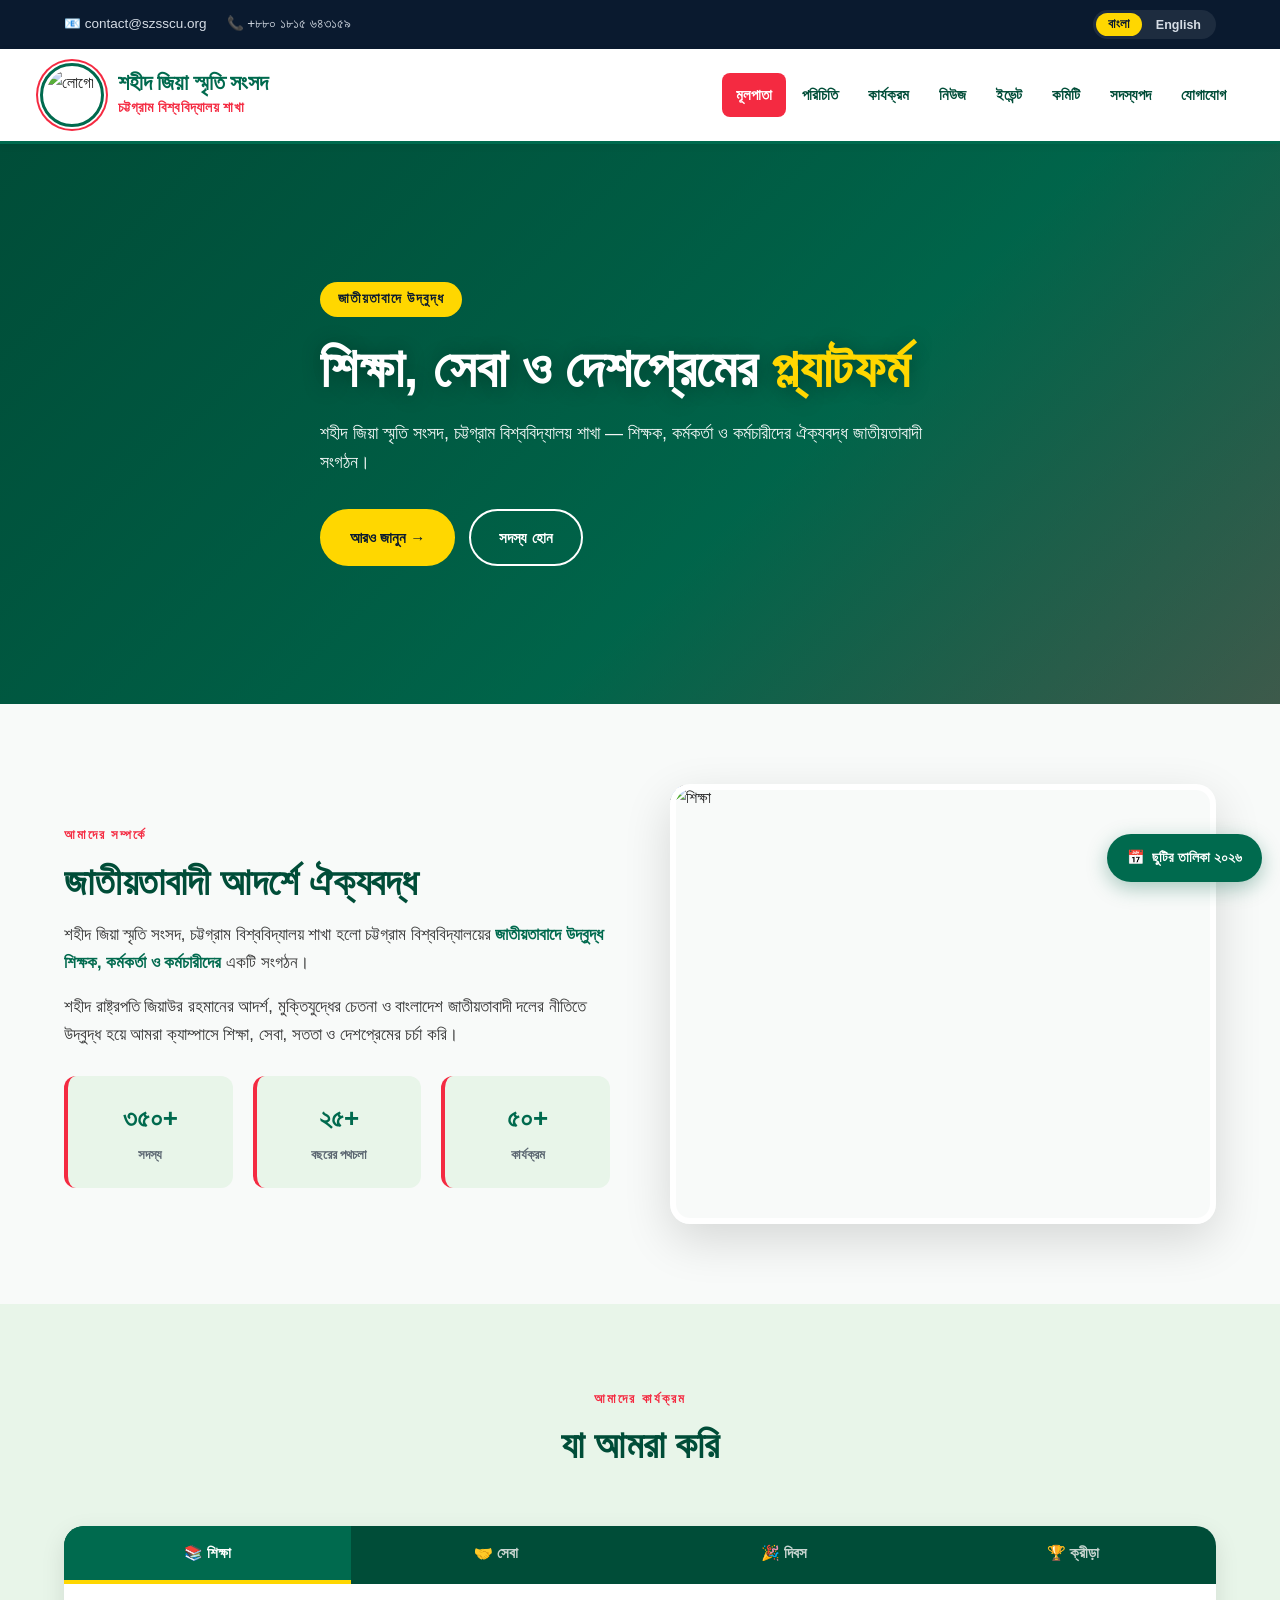
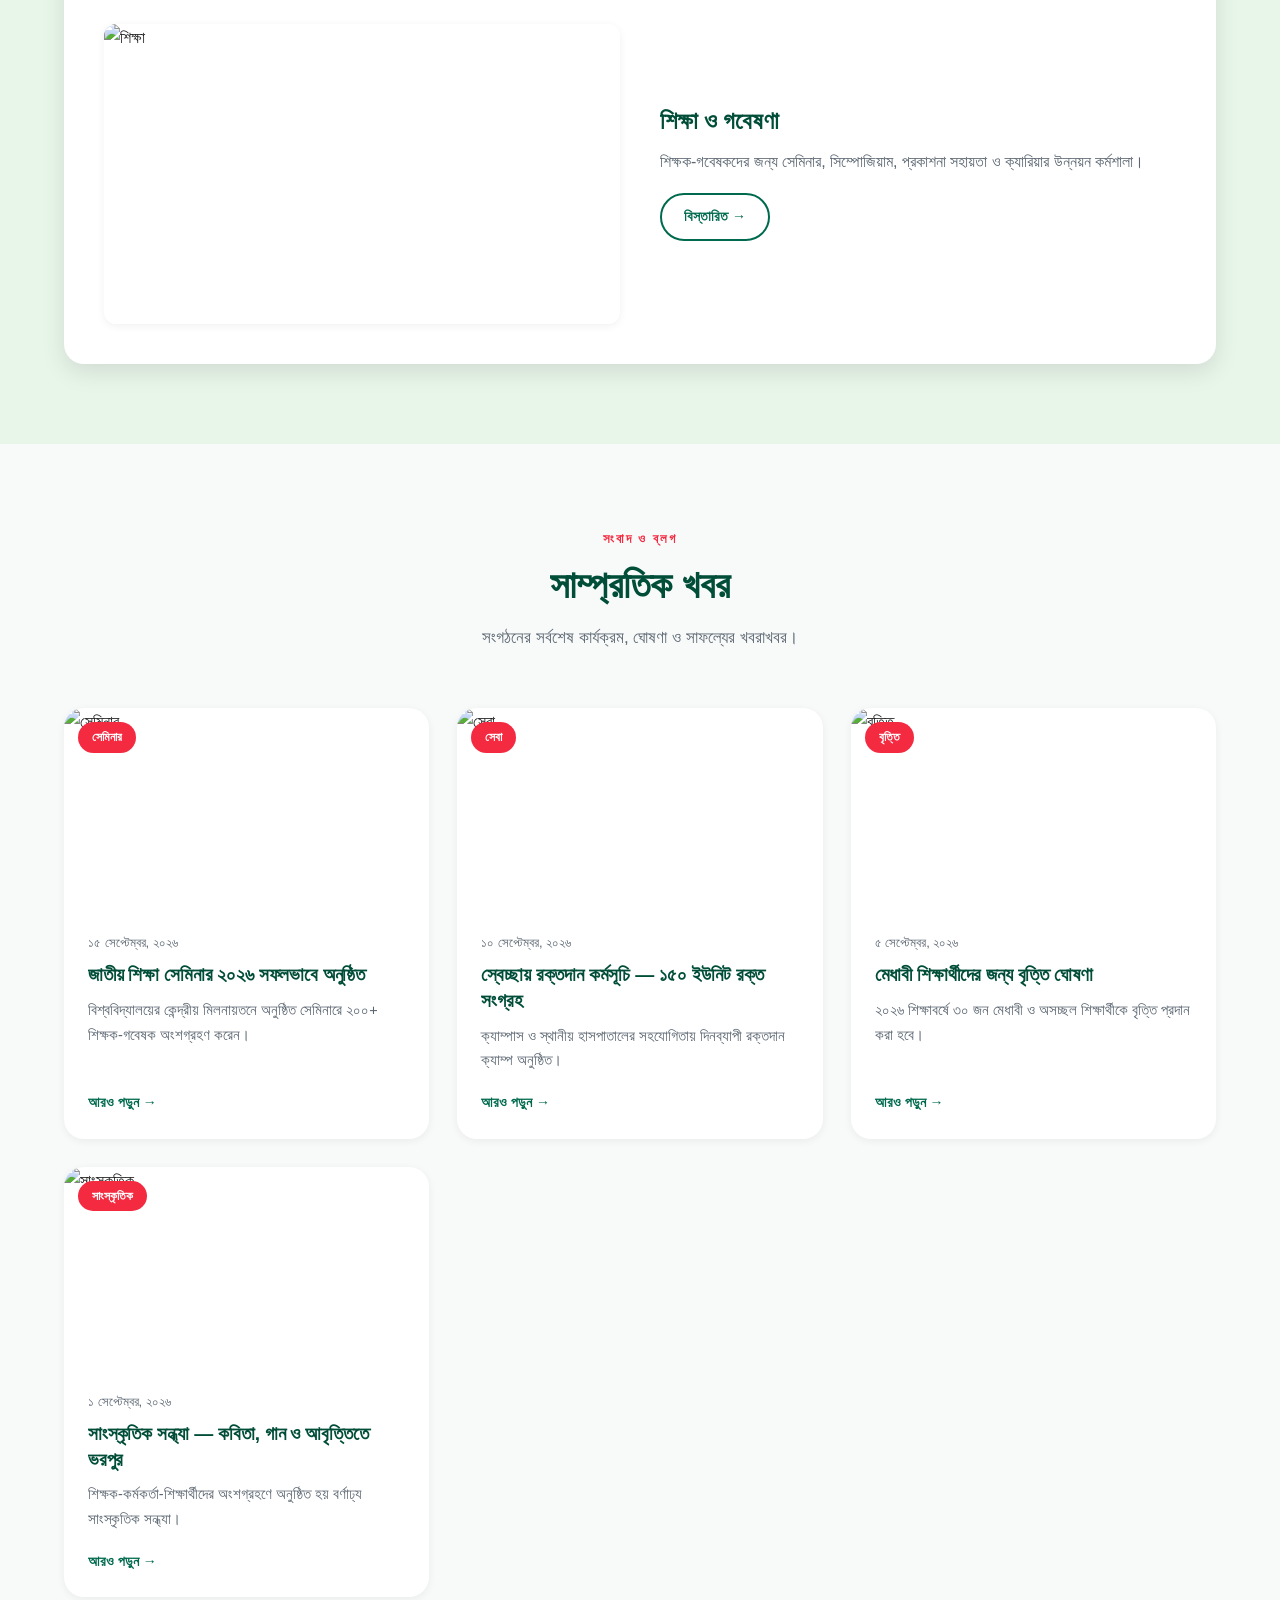
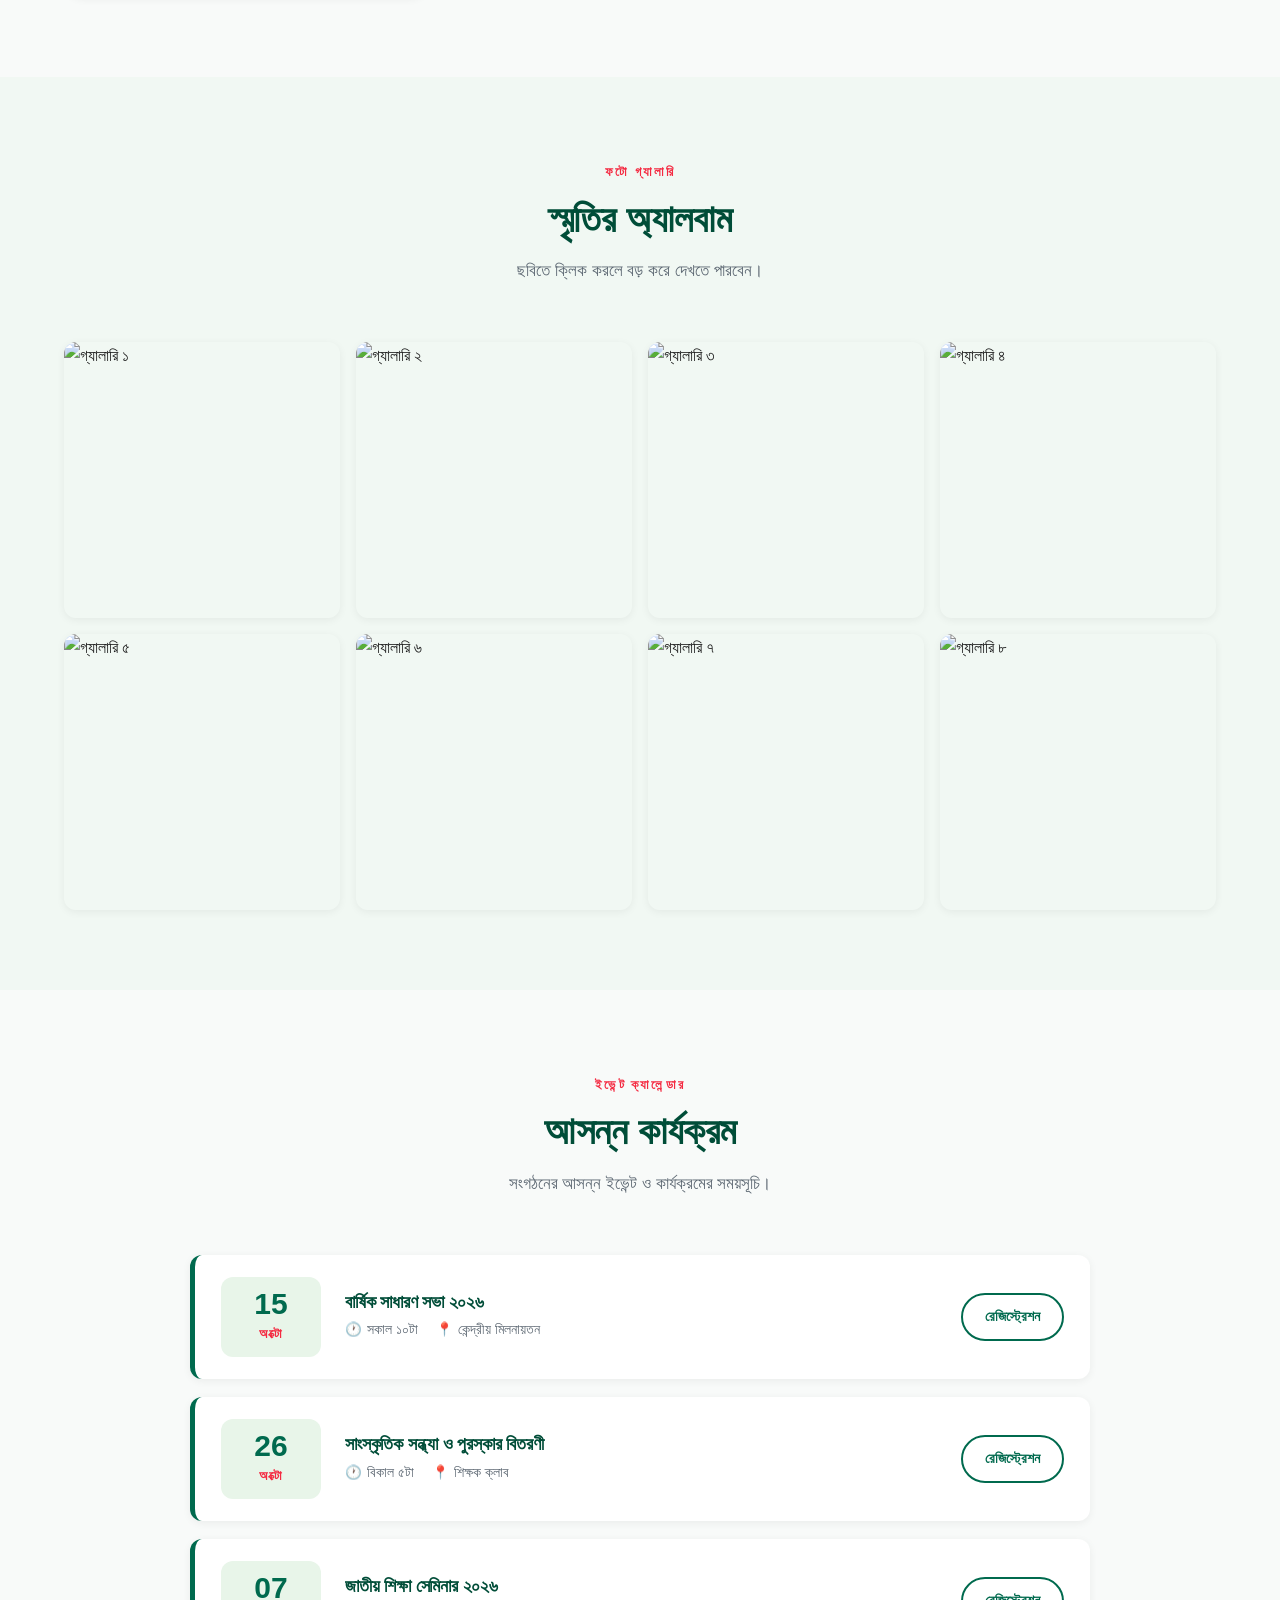
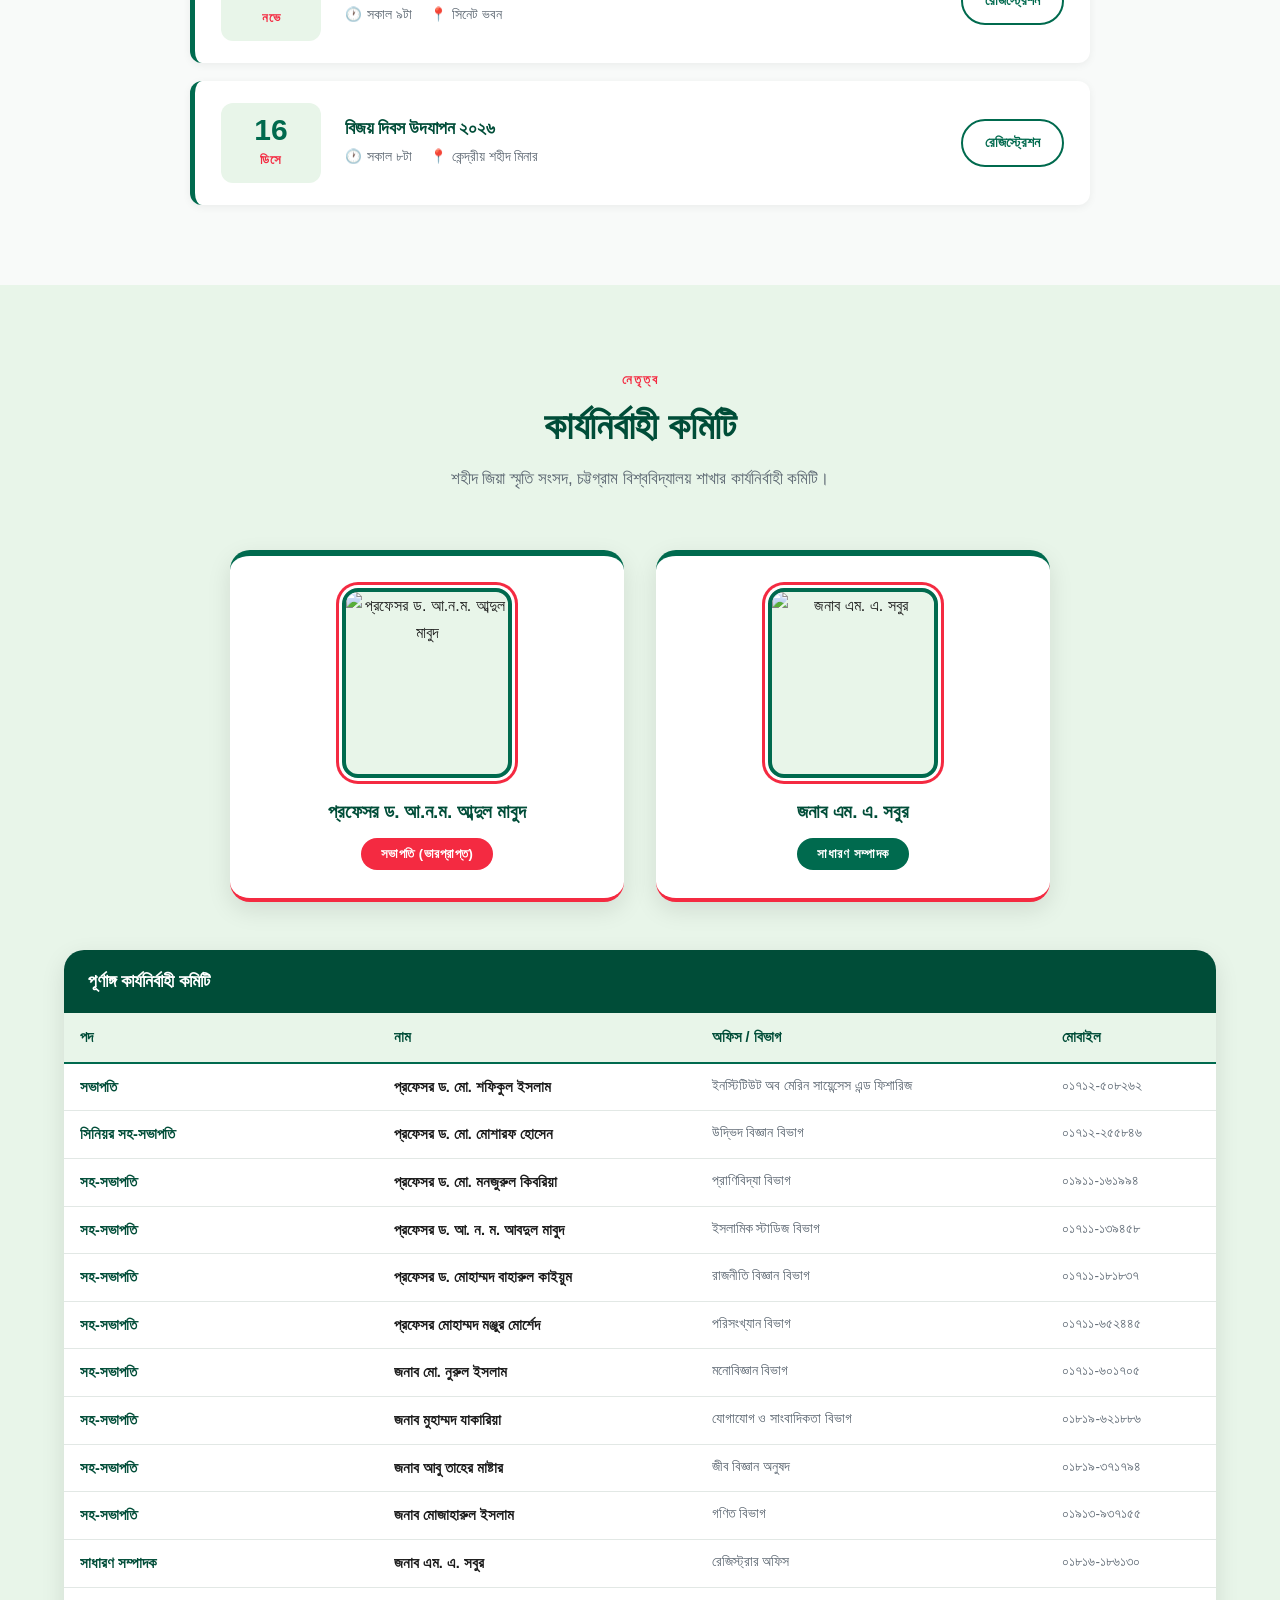
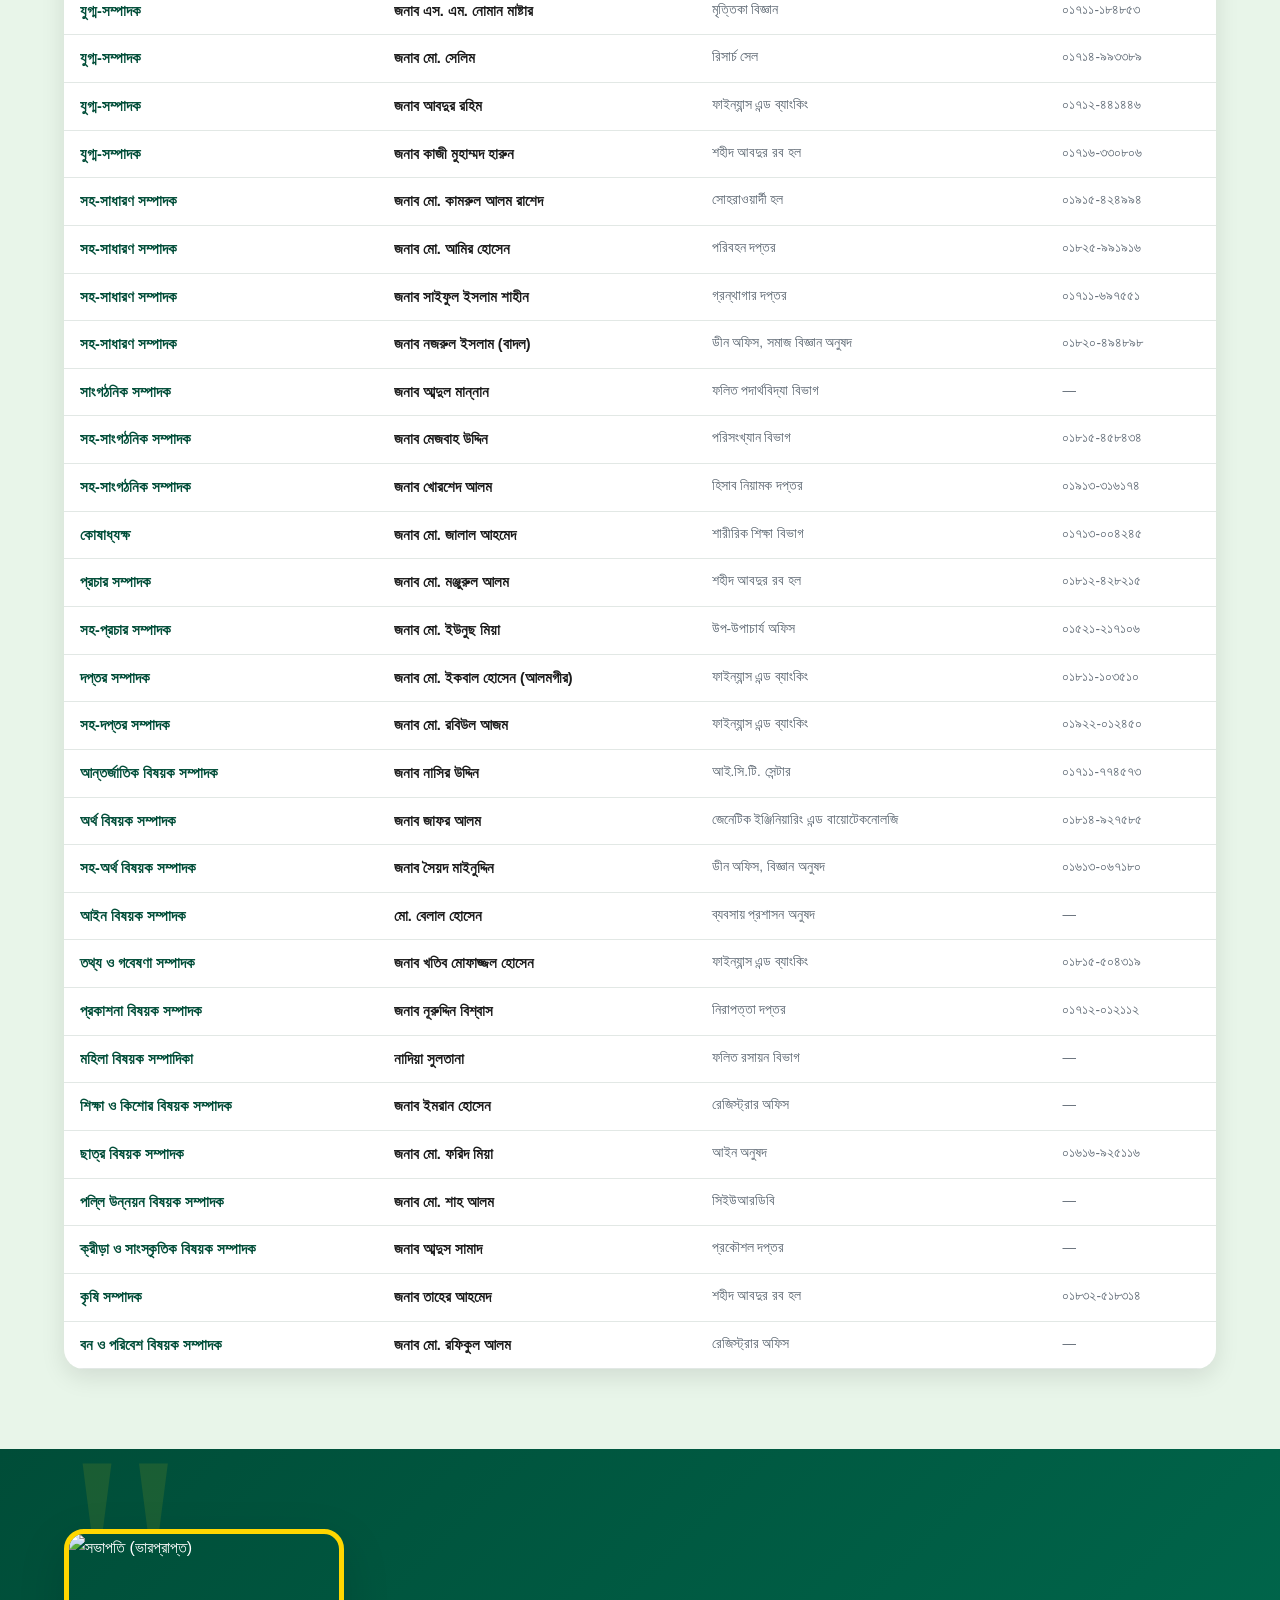
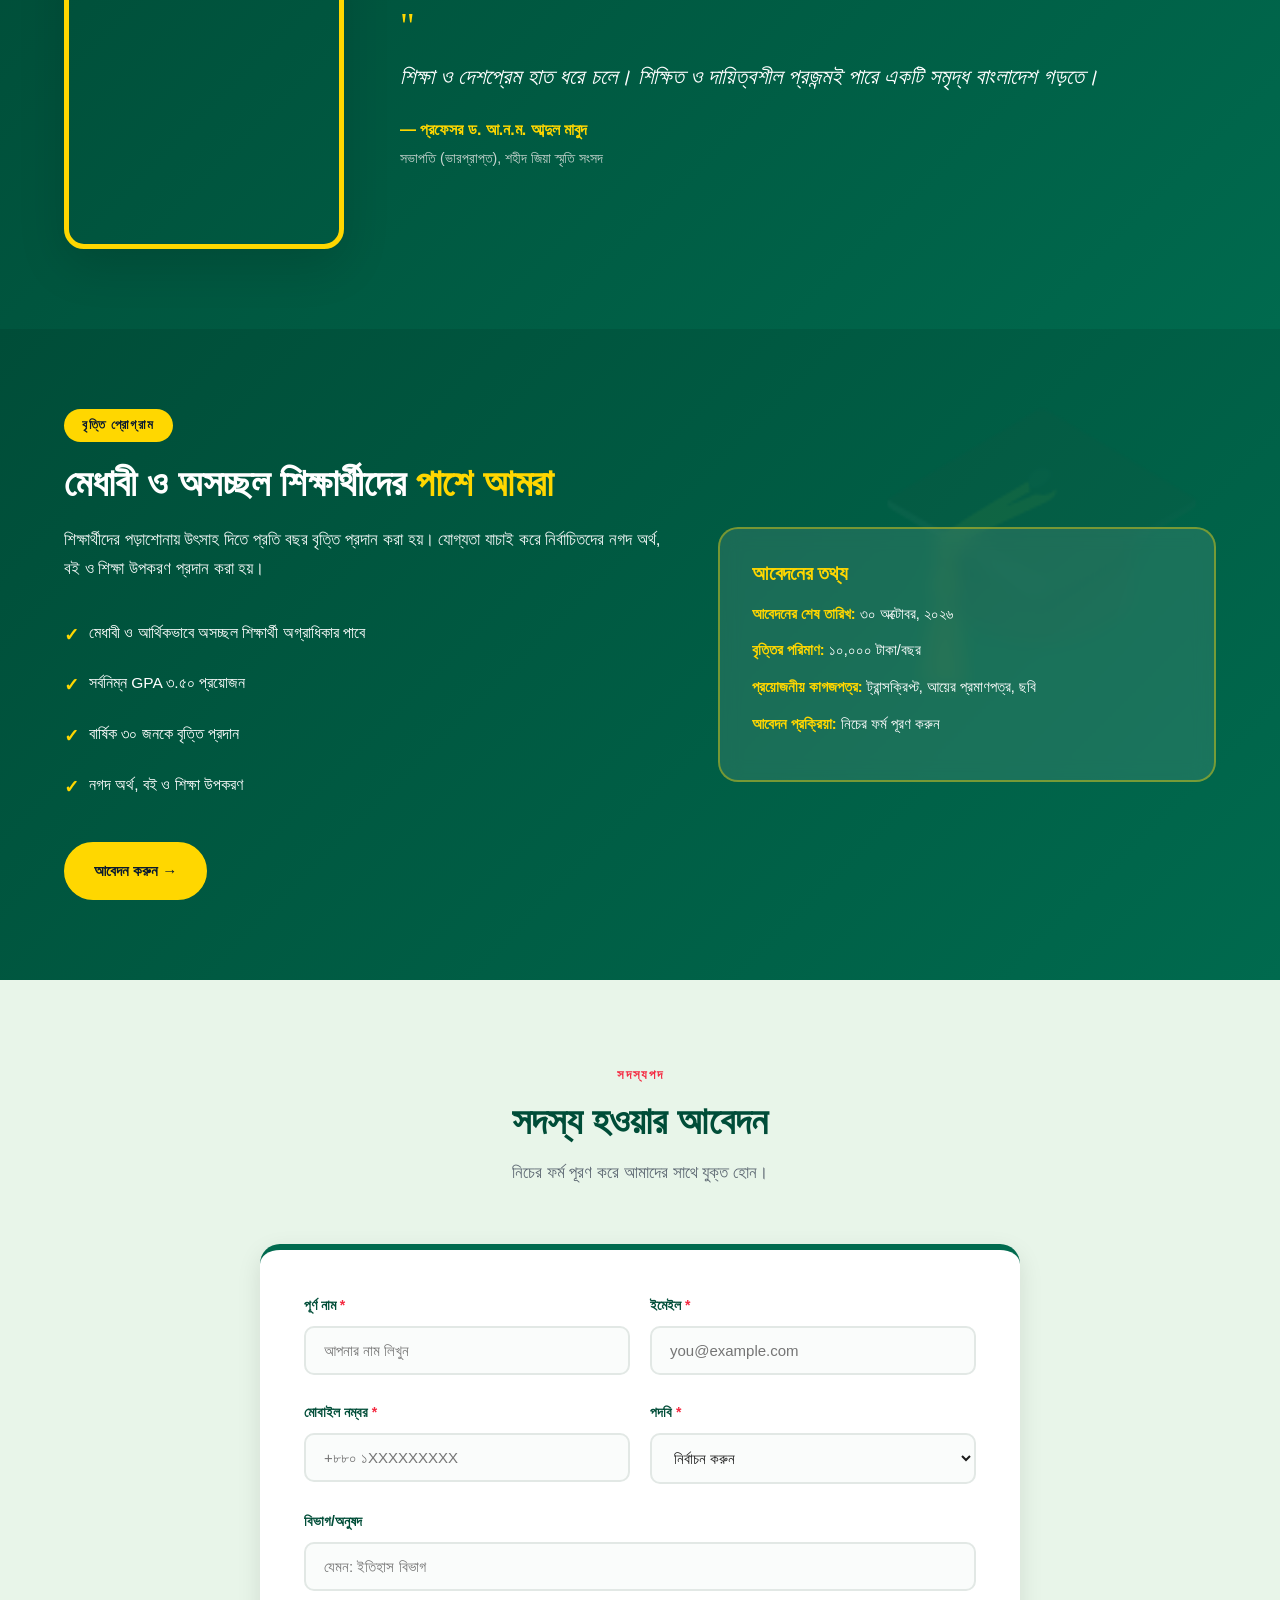
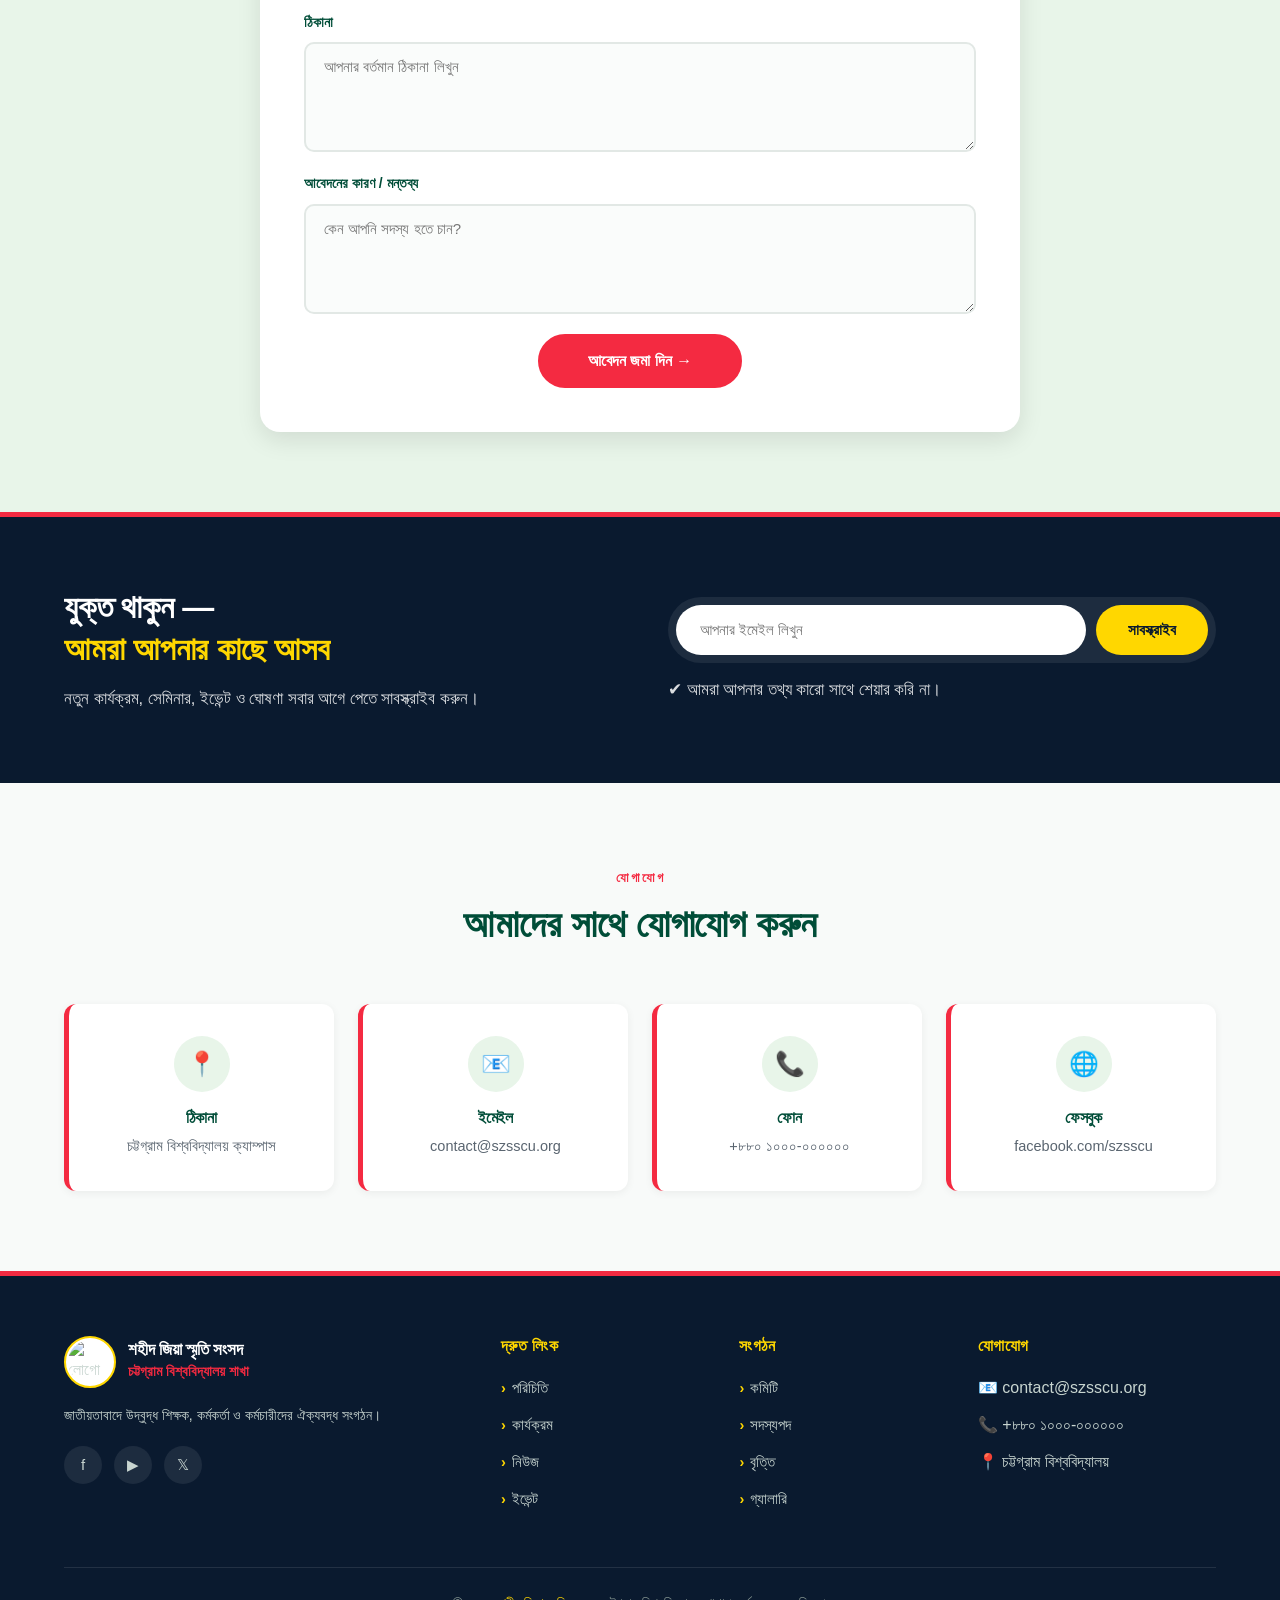
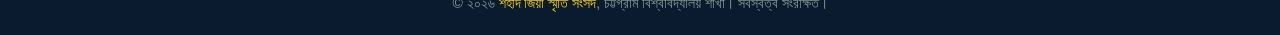
==== index.html @ 716fe460 "Update organization name and description in index.html" ====
<!DOCTYPE html>
<html lang="bn-BD">
<head>
  <meta charset="UTF-8">
  <meta name="viewport" content="width=device-width, initial-scale=1.0">
  <title>শহীদ জিয়া স্মৃতি সংসদ | চট্টগ্রাম বিশ্ববিদ্যালয় শাখা</title>
  <meta name="description" content="শহীদ জিয়া স্মৃতি সংসদ, চট্টগ্রাম বিশ্ববিদ্যালয় শাখা – শহীদ প্রেসিডেন্ট জিয়াউর রহমানরে আজীবন স্মৃতি সংরক্ষণ পরিষদ।">
  <link rel="canonical" href="https://szsscu.org/">
  <meta property="og:title" content="শহীদ জিয়া স্মৃতি সংসদ – চট্টগ্রাম বিশ্ববিদ্যালয় শাখা">
  <meta property="og:description" content="শহীদ প্রেসিডেন্ট জিয়াউর রহমানরে আজীবন স্মৃতি সংরক্ষণ পরিষদ।">
  <meta property="og:type" content="website">
  <meta property="og:image" content="logo.png">
  <meta name="twitter:card" content="summary_large_image">
  <link rel="icon" type="image/png" href="logo.png">

  <meta http-equiv="Content-Security-Policy" content="
    default-src 'self';
    img-src 'self' data: https: blob:;
    style-src 'self' 'unsafe-inline' https://fonts.googleapis.com;
    font-src 'self' https://fonts.gstatic.com;
    script-src 'self';
    connect-src 'self' https://formspree.io;
    base-uri 'self';
    object-src 'none';
    form-action https://formspree.io;">

  <link rel="preconnect" href="https://fonts.googleapis.com">
  <link rel="preconnect" href="https://fonts.gstatic.com" crossorigin>
  <link href="https://fonts.googleapis.com/css2?family=Hind+Siliguri:wght@300;400;500;600;700&family=Anek+Bangla:wght@400;500;600;700;800&family=Inter:wght@400;500;600;700;800&display=swap" rel="stylesheet">

  <link rel="stylesheet" href="css/variables.css">
  <link rel="stylesheet" href="css/base.css">
  <link rel="stylesheet" href="css/layout.css">
  <link rel="stylesheet" href="css/components.css">
  <link rel="stylesheet" href="css/utilities.css">

  <script type="application/ld+json">
  {
    "@context": "https://schema.org",
    "@type": "Organization",
    "name": "শহীদ জিয়া স্মৃতি সংসদ, চট্টগ্রাম বিশ্ববিদ্যালয় শাখা",
    "alternateName": "SZSS CU Unit",
    "url": "https://szsscu.org",
    "logo": "https://szsscu.org/logo.png",
    "description": "শহীদ প্রেসিডেন্ট জিয়াউর রহমানরে আজীবন স্মৃতি সংরক্ষণ পরিষদ।"
  }
  </script>
</head>
<body>

<a href="#main" class="skip-link" data-bn="মূল কনটেন্টে যান" data-en="Skip to content">মূল কনটেন্টে যান</a>

<!-- ============ TOP BAR ============ -->
<div class="topbar">
  <div class="container">
    <div class="topbar-left">
      <a href="mailto:contact@szsscu.org">📧 contact@szsscu.org</a>
      <a href="tel:+8801000000000">📞 +৮৮০ ১৮১৫ ৬৪৩১৫৯</a>
    </div>
    <div class="lang-toggle" role="group" aria-label="Language">
      <button class="active" aria-pressed="true">বাংলা</button>
      <button aria-pressed="false">English</button>
    </div>
  </div>
</div>

<!-- ============ HEADER ============ -->
<header class="header">
  <div class="container header__inner">
    <a href="./" class="header__brand">
      <img src="logo.png" alt="লোগো" class="header__logo"
           onerror="this.onerror=null;this.src='https://encrypted-tbn0.gstatic.com/images?q=tbn:ANd9GcQfrAT_zGyE5LT-N6_1tucIUyZnlZe25B87BwTKVUXZUg&s=10';">
      <div class="header__title">
        <h1 data-bn="শহীদ জিয়া স্মৃতি সংসদ" data-en="Shaheed Zia Smriti Sangsad">শহীদ জিয়া স্মৃতি সংসদ</h1>
        <p data-bn="চট্টগ্রাম বিশ্ববিদ্যালয় শাখা" data-en="University of Chittagong Unit">চট্টগ্রাম বিশ্ববিদ্যালয় শাখা</p>
      </div>
    </a>

    <button class="menu-toggle" aria-label="Menu" aria-expanded="false">☰</button>

    <nav class="nav" aria-label="Primary">
      <ul class="nav__list">
        <li><a href="./" class="active" data-bn="মূলপাতা" data-en="Home">মূলপাতা</a></li>
        <li><a href="#about" data-bn="পরিচিতি" data-en="About">পরিচিতি</a></li>
        <li><a href="#activities" data-bn="কার্যক্রম" data-en="Activities">কার্যক্রম</a></li>
        <li><a href="#news" data-bn="নিউজ" data-en="News">নিউজ</a></li>
        <li><a href="#events" data-bn="ইভেন্ট" data-en="Events">ইভেন্ট</a></li>
        <li><a href="#committee" data-bn="কমিটি" data-en="Committee">কমিটি</a></li>
        <li><a href="#membership" data-bn="সদস্যপদ" data-en="Membership">সদস্যপদ</a></li>
        <li><a href="#contact" data-bn="যোগাযোগ" data-en="Contact">যোগাযোগ</a></li>
      </ul>
    </nav>
  </div>
</header>

<main id="main">

  <!-- ============ HERO ============ -->
  <section class="hero">
    <div class="hero__bg" style="background-image:url('https://images.unsplash.com/photo-1523050854058-8df90110c9f1?auto=format&fit=crop&w=1600&q=80');"></div>
    <div class="hero__overlay"></div>
    <div class="container hero__content">
      <span class="hero__pre" data-bn="জাতীয়তাবাদে উদ্বুদ্ধ" data-en="Inspired by Nationalism">জাতীয়তাবাদে উদ্বুদ্ধ</span>
      <h2 class="hero__title" data-bn="শিক্ষা, সেবা ও দেশপ্রেমের <span>প্ল্যাটফর্ম</span>" data-en="A platform for <span>education, service &amp; patriotism</span>">
        শিক্ষা, সেবা ও দেশপ্রেমের <span>প্ল্যাটফর্ম</span>
      </h2>
      <p class="hero__desc" data-bn="শহীদ জিয়া স্মৃতি সংসদ, চট্টগ্রাম বিশ্ববিদ্যালয় শাখা — শিক্ষক, কর্মকর্তা ও কর্মচারীদের ঐক্যবদ্ধ জাতীয়তাবাদী সংগঠন।" data-en="Shaheed Zia Smriti Sangsad, University of Chittagong Unit — a united nationalist organization of teachers, officers, and employees.">
        শহীদ জিয়া স্মৃতি সংসদ, চট্টগ্রাম বিশ্ববিদ্যালয় শাখা — শিক্ষক, কর্মকর্তা ও কর্মচারীদের ঐক্যবদ্ধ জাতীয়তাবাদী সংগঠন।
      </p>
      <div class="hero__ctas">
        <a href="#about" class="btn btn--gold" data-bn="আরও জানুন" data-en="Learn More">আরও জানুন →</a>
        <a href="#membership" class="btn btn--ghost" data-bn="সদস্য হোন" data-en="Join Us">সদস্য হোন</a>
      </div>
    </div>
  </section>

  <!-- ============ ABOUT ============ -->
  <section class="section" id="about">
    <div class="container">
      <div class="about__grid">
        <div class="about__text">
          <span class="section__eyebrow" data-bn="আমাদের সম্পর্কে" data-en="About Us">আমাদের সম্পর্কে</span>
          <h2 class="section__title" style="text-align:left;" data-bn="জাতীয়তাবাদী আদর্শে ঐক্যবদ্ধ" data-en="United under Nationalist Ideals">জাতীয়তাবাদী আদর্শে ঐক্যবদ্ধ</h2>
          <p data-bn="শহীদ জিয়া স্মৃতি সংসদ, চট্টগ্রাম বিশ্ববিদ্যালয় শাখা হলো চট্টগ্রাম বিশ্ববিদ্যালয়ের <strong>জাতীয়তাবাদে উদ্বুদ্ধ শিক্ষক, কর্মকর্তা ও কর্মচারীদের</strong> একটি সংগঠন।" data-en="Shaheed Zia Smriti Sangsad, University of Chittagong Unit is an organization of <strong>nationalist-inspired teachers, officers and employees</strong>.">
            শহীদ জিয়া স্মৃতি সংসদ, চট্টগ্রাম বিশ্ববিদ্যালয় শাখা হলো চট্টগ্রাম বিশ্ববিদ্যালয়ের <strong>জাতীয়তাবাদে উদ্বুদ্ধ শিক্ষক, কর্মকর্তা ও কর্মচারীদের</strong> একটি সংগঠন।
          </p>
          <p data-bn="শহীদ রাষ্ট্রপতি জিয়াউর রহমানের আদর্শ, মুক্তিযুদ্ধের চেতনা ও বাংলাদেশ জাতীয়তাবাদী দলের নীতিতে উদ্বুদ্ধ হয়ে আমরা ক্যাম্পাসে শিক্ষা, সেবা, সততা ও দেশপ্রেমের চর্চা করি।" data-en="Inspired by the ideals of Shaheed President Ziaur Rahman, the spirit of the Liberation War, and BNP principles, we practice education, service, honesty, and patriotism.">
            শহীদ রাষ্ট্রপতি জিয়াউর রহমানের আদর্শ, মুক্তিযুদ্ধের চেতনা ও বাংলাদেশ জাতীয়তাবাদী দলের নীতিতে উদ্বুদ্ধ হয়ে আমরা ক্যাম্পাসে শিক্ষা, সেবা, সততা ও দেশপ্রেমের চর্চা করি।
          </p>
          <div class="about__stats">
            <div class="stat"><b>৩৫০+</b><span data-bn="সদস্য" data-en="Members">সদস্য</span></div>
            <div class="stat"><b>২৫+</b><span data-bn="বছরের পথচলা" data-en="Years">বছরের পথচলা</span></div>
            <div class="stat"><b>৫০+</b><span data-bn="কার্যক্রম" data-en="Programs">কার্যক্রম</span></div>
          </div>
        </div>
        <div class="about__img">
          <img src="https://images.unsplash.com/photo-1524178232363-1fb2b075b655?auto=format&fit=crop&w=900&q=80" alt="শিক্ষা" loading="lazy" decoding="async">
        </div>
      </div>
    </div>
  </section>

  <!-- ============ TABS ============ -->
  <section class="section section--green" id="activities">
    <div class="container">
      <div class="section__head">
        <span class="section__eyebrow" data-bn="আমাদের কার্যক্রম" data-en="Our Activities">আমাদের কার্যক্রম</span>
        <h2 class="section__title" data-bn="যা আমরা করি" data-en="What We Do">যা আমরা করি</h2>
      </div>
      <div class="tabs">
        <div class="tabs__nav" role="tablist">
          <button class="tabs__btn active" data-bn="📚 শিক্ষা" data-en="📚 Education">📚 শিক্ষা</button>
          <button class="tabs__btn" data-bn="🤝 সেবা" data-en="🤝 Service">🤝 সেবা</button>
          <button class="tabs__btn" data-bn="🎉 দিবস" data-en="🎉 Events">🎉 দিবস</button>
          <button class="tabs__btn" data-bn="🏆 ক্রীড়া" data-en="🏆 Sports">🏆 ক্রীড়া</button>
        </div>
        <div class="tabs__panel active">
          <img src="https://images.unsplash.com/photo-1497633762265-9d179a990aa6?auto=format&fit=crop&w=900&q=80" alt="শিক্ষা" loading="lazy" decoding="async">
          <div>
            <h3 data-bn="শিক্ষা ও গবেষণা" data-en="Education &amp; Research">শিক্ষা ও গবেষণা</h3>
            <p data-bn="শিক্ষক-গবেষকদের জন্য সেমিনার, সিম্পোজিয়াম, প্রকাশনা সহায়তা ও ক্যারিয়ার উন্নয়ন কর্মশালা।" data-en="Seminars, symposiums, publication support and career development workshops for educators.">
              শিক্ষক-গবেষকদের জন্য সেমিনার, সিম্পোজিয়াম, প্রকাশনা সহায়তা ও ক্যারিয়ার উন্নয়ন কর্মশালা।
            </p>
            <a href="#news" class="btn btn--outline btn--sm" data-bn="বিস্তারিত" data-en="Details">বিস্তারিত →</a>
          </div>
        </div>
        <div class="tabs__panel">
          <img src="https://images.unsplash.com/photo-1593113646773-028c64a8f1b8?auto=format&fit=crop&w=900&q=80" alt="সেবা" loading="lazy" decoding="async">
          <div>
            <h3 data-bn="মানবসেবা" data-en="Humanitarian Service">মানবসেবা</h3>
            <p data-bn="রক্তদান, চিকিৎসা সহায়তা, শীতবস্ত্র বিতরণ ও অসহায় শিক্ষার্থীদের পাশে দাঁড়ানো।" data-en="Blood donation, medical assistance, winter clothes distribution, and supporting underprivileged students.">
              রক্তদান, চিকিৎসা সহায়তা, শীতবস্ত্র বিতরণ ও অসহায় শিক্ষার্থীদের পাশে দাঁড়ানো।
            </p>
            <a href="#gallery" class="btn btn--outline btn--sm" data-bn="গ্যালারি দেখুন" data-en="View Gallery">গ্যালারি দেখুন →</a>
          </div>
        </div>
        <div class="tabs__panel">
          <img src="https://images.unsplash.com/photo-1533174072545-7a4b6ad7a6c3?auto=format&fit=crop&w=900&q=80" alt="দিবস" loading="lazy" decoding="async">
          <div>
            <h3 data-bn="জাতীয় দিবস উদযাপন" data-en="National Day Celebrations">জাতীয় দিবস উদযাপন</h3>
            <p data-bn="স্বাধীনতা দিবস, বিজয় দিবস, জাতীয় শোক দিবস ও শহীদ জিয়াউর রহমানের জন্মদিন পালন।" data-en="Observing Independence Day, Victory Day, National Mourning Day, and Shaheed Zia's birthday.">
              স্বাধীনতা দিবস, বিজয় দিবস, জাতীয় শোক দিবস ও শহীদ জিয়াউর রহমানের জন্মদিন পালন।
            </p>
            <a href="#events" class="btn btn--outline btn--sm" data-bn="ইভেন্ট দেখুন" data-en="View Events">ইভেন্ট দেখুন →</a>
          </div>
        </div>
        <div class="tabs__panel">
          <img src="https://images.unsplash.com/photo-1461896836934-ffe607ba8211?auto=format&fit=crop&w=900&q=80" alt="ক্রীড়া" loading="lazy" decoding="async">
          <div>
            <h3 data-bn="ক্রীড়া ও সাংস্কৃতিক" data-en="Sports &amp; Cultural">ক্রীড়া ও সাংস্কৃতিক</h3>
            <p data-bn="বার্ষিক ক্রীড়া প্রতিযোগিতা, সাংস্কৃতিক সন্ধ্যা ও বিতর্ক প্রতিযোগিতা।" data-en="Annual sports, cultural evenings, and debate competitions.">
              বার্ষিক ক্রীড়া প্রতিযোগিতা, সাংস্কৃতিক সন্ধ্যা ও বিতর্ক প্রতিযোগিতা।
            </p>
            <a href="#gallery" class="btn btn--outline btn--sm" data-bn="গ্যালারি দেখুন" data-en="View Gallery">গ্যালারি দেখুন →</a>
          </div>
        </div>
      </div>
    </div>
  </section>

  <!-- ============ NEWS ============ -->
  <section class="section" id="news">
    <div class="container">
      <div class="section__head">
        <span class="section__eyebrow" data-bn="সংবাদ ও ব্লগ" data-en="News &amp; Blog">সংবাদ ও ব্লগ</span>
        <h2 class="section__title" data-bn="সাম্প্রতিক খবর" data-en="Latest Updates">সাম্প্রতিক খবর</h2>
        <p class="section__desc" data-bn="সংগঠনের সর্বশেষ কার্যক্রম, ঘোষণা ও সাফল্যের খবরাখবর।" data-en="Latest activities, announcements and achievements of the organization.">সংগঠনের সর্বশেষ কার্যক্রম, ঘোষণা ও সাফল্যের খবরাখবর।</p>
      </div>
      <div class="news__grid" id="newsGrid"><!-- JS render --></div>
    </div>
  </section>

  <!-- ============ GALLERY ============ -->
  <section class="section section--soft" id="gallery">
    <div class="container">
      <div class="section__head">
        <span class="section__eyebrow" data-bn="ফটো গ্যালারি" data-en="Photo Gallery">ফটো গ্যালারি</span>
        <h2 class="section__title" data-bn="স্মৃতির অ্যালবাম" data-en="Album of Memories">স্মৃতির অ্যালবাম</h2>
        <p class="section__desc" data-bn="ছবিতে ক্লিক করলে বড় করে দেখতে পারবেন।" data-en="Click any photo to view it larger.">ছবিতে ক্লিক করলে বড় করে দেখতে পারবেন।</p>
      </div>
      <div class="gallery__grid" id="galleryGrid"><!-- JS render --></div>
    </div>
  </section>

  <!-- Lightbox -->
  <div class="lightbox" id="lightbox" role="dialog" aria-modal="true" aria-hidden="true">
    <button class="lightbox__close" aria-label="Close" type="button">×</button>
    <button class="lightbox__nav lightbox__prev" aria-label="Previous" type="button">‹</button>
    <img src="" alt="" id="lightboxImg">
    <button class="lightbox__nav lightbox__next" aria-label="Next" type="button">›</button>
  </div>

  <!-- ============ EVENTS ============ -->
  <section class="section" id="events">
    <div class="container">
      <div class="section__head">
        <span class="section__eyebrow" data-bn="ইভেন্ট ক্যালেন্ডার" data-en="Event Calendar">ইভেন্ট ক্যালেন্ডার</span>
        <h2 class="section__title" data-bn="আসন্ন কার্যক্রম" data-en="Upcoming Events">আসন্ন কার্যক্রম</h2>
        <p class="section__desc" data-bn="সংগঠনের আসন্ন ইভেন্ট ও কার্যক্রমের সময়সূচি।" data-en="Schedule of upcoming events and programs.">সংগঠনের আসন্ন ইভেন্ট ও কার্যক্রমের সময়সূচি।</p>
      </div>
      <div class="events__list" id="eventsList"><!-- JS render --></div>
    </div>
  </section>

  <!-- ============ COMMITTEE ============ -->
  <section class="section section--green" id="committee">
    <div class="container">
      <div class="section__head">
        <span class="section__eyebrow" data-bn="নেতৃত্ব" data-en="Leadership">নেতৃত্ব</span>
        <h2 class="section__title" data-bn="কার্যনির্বাহী কমিটি" data-en="Executive Committee">কার্যনির্বাহী কমিটি</h2>
        <p class="section__desc" data-bn="শহীদ জিয়া স্মৃতি সংসদ, চট্টগ্রাম বিশ্ববিদ্যালয় শাখার কার্যনির্বাহী কমিটি।" data-en="Executive Committee of Shaheed Zia Smriti Sangsad, University of Chittagong Unit.">শহীদ জিয়া স্মৃতি সংসদ, চট্টগ্রাম বিশ্ববিদ্যালয় শাখার কার্যনির্বাহী কমিটি।</p>
      </div>

      <div class="committee__grid" id="committeeTop"><!-- JS render --></div>

      <div class="committee__list-wrap">
        <div class="committee__list-title" data-bn="পূর্ণাঙ্গ কার্যনির্বাহী কমিটি" data-en="Full Executive Committee">পূর্ণাঙ্গ কার্যনির্বাহী কমিটি</div>
        <div style="overflow-x:auto;">
          <table class="committee__table">
            <thead>
              <tr>
                <th data-bn="পদ" data-en="Position">পদ</th>
                <th data-bn="নাম" data-en="Name">নাম</th>
                <th data-bn="অফিস / বিভাগ" data-en="Office / Department">অফিস / বিভাগ</th>
                <th data-bn="মোবাইল" data-en="Mobile">মোবাইল</th>
              </tr>
            </thead>
            <tbody id="committeeTableBody"><!-- JS render --></tbody>
          </table>
        </div>
      </div>
    </div>
  </section>

  <!-- ============ QUOTE ============ -->
  <section class="quote">
    <div class="container quote__inner">
      <img class="quote__img" src="https://cu.ac.bd/assets/image/faculty_staff_users/662_NMLM88K8KU.jpg" alt="সভাপতি (ভারপ্রাপ্ত)" loading="lazy" decoding="async">
      <div>
        <div class="quote__mark">"</div>
        <p class="quote__text" data-bn="শিক্ষা ও দেশপ্রেম হাত ধরে চলে। শিক্ষিত ও দায়িত্বশীল প্রজন্মই পারে একটি সমৃদ্ধ বাংলাদেশ গড়তে।" data-en="Education and patriotism go hand in hand. Only an educated and responsible generation can build a prosperous Bangladesh.">
          শিক্ষা ও দেশপ্রেম হাত ধরে চলে। শিক্ষিত ও দায়িত্বশীল প্রজন্মই পারে একটি সমৃদ্ধ বাংলাদেশ গড়তে।
        </p>
        <div class="quote__attr">
          — <span data-bn="প্রফেসর ড. আ.ন.ম. আব্দুল মাবুদ" data-en="Dr. A. N. M. Abdul Mabood">প্রফেসর ড. আ.ন.ম. আব্দুল মাবুদ</span>
          <small data-bn="সভাপতি (ভারপ্রাপ্ত), শহীদ জিয়া স্মৃতি সংসদ" data-en="President (In-Charge), SZSS">সভাপতি (ভারপ্রাপ্ত), শহীদ জিয়া স্মৃতি সংসদ</small>
        </div>
      </div>
    </div>
  </section>

  <!-- ============ SCHOLARSHIP ============ -->
  <section class="scholarship" id="scholarship">
    <div class="container scholarship__inner">
      <div>
        <span class="scholarship__eyebrow" data-bn="বৃত্তি প্রোগ্রাম" data-en="Scholarship Program">বৃত্তি প্রোগ্রাম</span>
        <h2 class="scholarship__title" data-bn="মেধাবী ও অসচ্ছল শিক্ষার্থীদের <span>পাশে আমরা</span>" data-en="Standing beside <span>meritorious &amp; underprivileged students</span>">
          মেধাবী ও অসচ্ছল শিক্ষার্থীদের <span>পাশে আমরা</span>
        </h2>
        <p class="scholarship__desc" data-bn="শিক্ষার্থীদের পড়াশোনায় উৎসাহ দিতে প্রতি বছর বৃত্তি প্রদান করা হয়। যোগ্যতা যাচাই করে নির্বাচিতদের নগদ অর্থ, বই ও শিক্ষা উপকরণ প্রদান করা হয়।" data-en="Every year, we provide scholarships to encourage students. Selected candidates receive cash, books and educational materials.">
          শিক্ষার্থীদের পড়াশোনায় উৎসাহ দিতে প্রতি বছর বৃত্তি প্রদান করা হয়। যোগ্যতা যাচাই করে নির্বাচিতদের নগদ অর্থ, বই ও শিক্ষা উপকরণ প্রদান করা হয়।
        </p>
        <ul class="scholarship__list">
          <li data-bn="মেধাবী ও আর্থিকভাবে অসচ্ছল শিক্ষার্থী অগ্রাধিকার পাবে" data-en="Priority for meritorious and financially underprivileged students">মেধাবী ও আর্থিকভাবে অসচ্ছল শিক্ষার্থী অগ্রাধিকার পাবে</li>
          <li data-bn="সর্বনিম্ন GPA ৩.৫০ প্রয়োজন" data-en="Minimum GPA 3.50 required">সর্বনিম্ন GPA ৩.৫০ প্রয়োজন</li>
          <li data-bn="বার্ষিক ৩০ জনকে বৃত্তি প্রদান" data-en="30 students receive scholarships annually">বার্ষিক ৩০ জনকে বৃত্তি প্রদান</li>
          <li data-bn="নগদ অর্থ, বই ও শিক্ষা উপকরণ" data-en="Cash, books and educational materials">নগদ অর্থ, বই ও শিক্ষা উপকরণ</li>
        </ul>
        <a href="#membership" class="btn btn--gold" data-bn="আবেদন করুন" data-en="Apply Now">আবেদন করুন →</a>
      </div>
      <div class="scholarship__card">
        <h3 data-bn="আবেদনের তথ্য" data-en="Application Info">আবেদনের তথ্য</h3>
        <p><strong data-bn="আবেদনের শেষ তারিখ:" data-en="Deadline:">আবেদনের শেষ তারিখ:</strong> ৩০ অক্টোবর, ২০২৬</p>
        <p><strong data-bn="বৃত্তির পরিমাণ:" data-en="Scholarship Amount:">বৃত্তির পরিমাণ:</strong> ১০,০০০ টাকা/বছর</p>
        <p><strong data-bn="প্রয়োজনীয় কাগজপত্র:" data-en="Documents Required:">প্রয়োজনীয় কাগজপত্র:</strong> ট্রান্সক্রিপ্ট, আয়ের প্রমাণপত্র, ছবি</p>
        <p><strong data-bn="আবেদন প্রক্রিয়া:" data-en="How to Apply:">আবেদন প্রক্রিয়া:</strong> নিচের ফর্ম পূরণ করুন</p>
      </div>
    </div>
  </section>

  <!-- ============ MEMBERSHIP FORM ============ -->
  <section class="section section--green" id="membership">
    <div class="container">
      <div class="section__head">
        <span class="section__eyebrow" data-bn="সদস্যপদ" data-en="Membership">সদস্যপদ</span>
        <h2 class="section__title" data-bn="সদস্য হওয়ার আবেদন" data-en="Membership Application">সদস্য হওয়ার আবেদন</h2>
        <p class="section__desc" data-bn="নিচের ফর্ম পূরণ করে আমাদের সাথে যুক্ত হোন।" data-en="Fill out the form below to join us.">নিচের ফর্ম পূরণ করে আমাদের সাথে যুক্ত হোন।</p>
      </div>

      <form id="membership-form" class="form__wrap"
            action="https://formspree.io/f/xljdwken" method="POST" novalidate>
        <input type="hidden" name="_subject" value="🎓 নতুন সদস্যপদ আবেদন — SZSS">
        <input type="text" name="_gotcha" style="display:none" tabindex="-1" autocomplete="off">

        <div data-fs-success class="form__alert form__alert--success"></div>
        <div data-fs-error class="form__alert form__alert--error"></div>

        <div class="form__row">
          <div class="form__field">
            <label data-bn="পূর্ণ নাম <span>*</span>" data-en="Full Name <span>*</span>">পূর্ণ নাম <span>*</span></label>
            <input type="text" name="name" required data-fs-field autocomplete="name"
                   data-bn-placeholder="আপনার নাম লিখুন" data-en-placeholder="Enter your name"
                   placeholder="আপনার নাম লিখুন">
            <span data-fs-error="name" class="form__field-error"></span>
          </div>
          <div class="form__field">
            <label data-bn="ইমেইল <span>*</span>" data-en="Email <span>*</span>">ইমেইল <span>*</span></label>
            <input type="email" name="email" required data-fs-field autocomplete="email"
                   data-bn-placeholder="you@example.com" data-en-placeholder="you@example.com"
                   placeholder="you@example.com">
            <span data-fs-error="email" class="form__field-error"></span>
          </div>
        </div>

        <div class="form__row">
          <div class="form__field">
            <label data-bn="মোবাইল নম্বর <span>*</span>" data-en="Mobile Number <span>*</span>">মোবাইল নম্বর <span>*</span></label>
            <input type="tel" name="phone" required data-fs-field autocomplete="tel"
                   data-bn-placeholder="+৮৮০ ১XXXXXXXXX" data-en-placeholder="+880 1XXXXXXXXX"
                   placeholder="+৮৮০ ১XXXXXXXXX">
            <span data-fs-error="phone" class="form__field-error"></span>
          </div>
          <div class="form__field">
            <label data-bn="পদবি <span>*</span>" data-en="Designation <span>*</span>">পদবি <span>*</span></label>
            <select name="designation" required data-fs-field>
              <option value="" data-bn="নির্বাচন করুন" data-en="Select">নির্বাচন করুন</option>
              <option value="Teacher"  data-bn="শিক্ষক" data-en="Teacher">শিক্ষক</option>
              <option value="Officer"  data-bn="কর্মকর্তা" data-en="Officer">কর্মকর্তা</option>
              <option value="Employee (3RD)" data-bn="কর্মচারী (৩য়)" data-en="Employee">কর্মচারী(৩য়) </option>
              <option value="Employee (4TH)" data-bn="কর্মচারী (৪র্থ)" data-en="Employee">কর্মচারী (৪র্থ)</option>
              <option value="Retired"  data-bn="অবসরপ্রাপ্ত" data-en="Retired">অবসরপ্রাপ্ত</option>
              <option value="Good wisher"  data-bn="শুভাকাঙ্খি" data-en="Retired">শুভাকাঙ্খি</option>
              
            </select>
            <span data-fs-error="designation" class="form__field-error"></span>
          </div>
        </div>

        <div class="form__row">
          <div class="form__field form__full">
            <label data-bn="বিভাগ/অনুষদ" data-en="Department/Faculty">বিভাগ/অনুষদ</label>
            <input type="text" name="department" data-fs-field
                   data-bn-placeholder="যেমন: ইতিহাস বিভাগ" data-en-placeholder="e.g., Department of History"
                   placeholder="যেমন: ইতিহাস বিভাগ">
          </div>
        </div>

        <div class="form__row">
          <div class="form__field form__full">
            <label data-bn="ঠিকানা" data-en="Address">ঠিকানা</label>
            <textarea name="address" data-fs-field rows="3"
                      data-bn-placeholder="আপনার বর্তমান ঠিকানা লিখুন" data-en-placeholder="Enter your current address"
                      placeholder="আপনার বর্তমান ঠিকানা লিখুন"></textarea>
          </div>
        </div>

        <div class="form__row">
          <div class="form__field form__full">
            <label data-bn="আবেদনের কারণ / মন্তব্য" data-en="Reason / Comments">আবেদনের কারণ / মন্তব্য</label>
            <textarea name="message" data-fs-field rows="3"
                      data-bn-placeholder="কেন আপনি সদস্য হতে চান?" data-en-placeholder="Why do you want to join?"
                      placeholder="কেন আপনি সদস্য হতে চান?"></textarea>
          </div>
        </div>

        <div class="form__submit">
          <button type="submit" class="btn btn--primary" data-fs-submit-btn
                  data-bn="আবেদন জমা দিন" data-en="Submit Application">আবেদন জমা দিন →</button>
        </div>
      </form>
    </div>
  </section>

  <!-- ============ NEWSLETTER ============ -->
  <section class="newsletter">
    <div class="container newsletter__inner">
      <div>
        <h2 data-bn="যুক্ত থাকুন —<br><span>আমরা আপনার কাছে আসব</span>" data-en="Stay Connected —<br><span>We'll come to you</span>">
          যুক্ত থাকুন —<br><span>আমরা আপনার কাছে আসব</span>
        </h2>
        <p data-bn="নতুন কার্যক্রম, সেমিনার, ইভেন্ট ও ঘোষণা সবার আগে পেতে সাবস্ক্রাইব করুন।" data-en="Subscribe to be the first to know about new programs, seminars, events and announcements.">
          নতুন কার্যক্রম, সেমিনার, ইভেন্ট ও ঘোষণা সবার আগে পেতে সাবস্ক্রাইব করুন।
        </p>
      </div>
      <div>
        <form id="newsletter-form" action="https://formspree.io/f/xljdwken" method="POST" novalidate>
          <input type="hidden" name="_subject" value="📬 নতুন নিউজলেটার সাবস্ক্রিপশন — SZSS">
          <input type="text" name="_gotcha" style="display:none" tabindex="-1" autocomplete="off">

          <input type="email" name="email" required data-fs-field
                 data-bn-placeholder="আপনার ইমেইল লিখুন" data-en-placeholder="Enter your email"
                 placeholder="আপনার ইমেইল লিখুন" aria-label="Email">
          <button type="submit" data-fs-submit-btn
                  data-bn="সাবস্ক্রাইব" data-en="Subscribe">সাবস্ক্রাইব</button>
        </form>
        <div data-fs-success class="newsletter__msg newsletter__msg--success"></div>
        <div data-fs-error class="newsletter__msg newsletter__msg--error"></div>
        <p class="form-note" data-bn="✔ আমরা আপনার তথ্য কারো সাথে শেয়ার করি না।" data-en="✔ We never share your information.">✔ আমরা আপনার তথ্য কারো সাথে শেয়ার করি না।</p>
      </div>
    </div>
  </section>

  <!-- ============ CONTACT ============ -->
  <section class="section" id="contact">
    <div class="container">
      <div class="section__head">
        <span class="section__eyebrow" data-bn="যোগাযোগ" data-en="Contact">যোগাযোগ</span>
        <h2 class="section__title" data-bn="আমাদের সাথে যোগাযোগ করুন" data-en="Get in Touch">আমাদের সাথে যোগাযোগ করুন</h2>
      </div>
      <div class="contact__grid">
        <div class="contact__card"><div class="contact__icon">📍</div><h4 data-bn="ঠিকানা" data-en="Address">ঠিকানা</h4><p data-bn="চট্টগ্রাম বিশ্ববিদ্যালয় ক্যাম্পাস" data-en="University of Chittagong Campus">চট্টগ্রাম বিশ্ববিদ্যালয় ক্যাম্পাস</p></div>
        <div class="contact__card"><div class="contact__icon">📧</div><h4 data-bn="ইমেইল" data-en="Email">ইমেইল</h4><p><a href="mailto:contact@szsscu.org">contact@szsscu.org</a></p></div>
        <div class="contact__card"><div class="contact__icon">📞</div><h4 data-bn="ফোন" data-en="Phone">ফোন</h4><p><a href="tel:+8801000000000">+৮৮০ ১০০০-০০০০০০</a></p></div>
        <div class="contact__card"><div class="contact__icon">🌐</div><h4 data-bn="ফেসবুক" data-en="Facebook">ফেসবুক</h4><p><a href="#" rel="noopener noreferrer">facebook.com/szsscu</a></p></div>
      </div>
    </div>
  </section>

</main>

<!-- ============ FOOTER ============ -->
<footer class="footer">
  <div class="container">
    <div class="footer__grid">
      <div>
        <div class="footer__brand">
          <img src="logo.png" alt="লোগো" onerror="this.onerror=null;this.src='https://encrypted-tbn0.gstatic.com/images?q=tbn:ANd9GcQfrAT_zGyE5LT-N6_1tucIUyZnlZe25B87BwTKVUXZUg&s=10';">
          <div>
            <h3 data-bn="শহীদ জিয়া স্মৃতি সংসদ" data-en="Shaheed Zia Smriti Sangsad">শহীদ জিয়া স্মৃতি সংসদ</h3>
            <p data-bn="চট্টগ্রাম বিশ্ববিদ্যালয় শাখা" data-en="University of Chittagong Unit">চট্টগ্রাম বিশ্ববিদ্যালয় শাখা</p>
          </div>
        </div>
        <p data-bn="জাতীয়তাবাদে উদ্বুদ্ধ শিক্ষক, কর্মকর্তা ও কর্মচারীদের ঐক্যবদ্ধ সংগঠন।" data-en="A united organization of nationalist-inspired teachers, officers and employees.">
          জাতীয়তাবাদে উদ্বুদ্ধ শিক্ষক, কর্মকর্তা ও কর্মচারীদের ঐক্যবদ্ধ সংগঠন।
        </p>
        <div class="footer__social">
          <a href="#" aria-label="Facebook" rel="noopener noreferrer">f</a>
          <a href="#" aria-label="YouTube" rel="noopener noreferrer">▶</a>
          <a href="#" aria-label="Twitter" rel="noopener noreferrer">𝕏</a>
        </div>
      </div>
      <div>
        <h4 data-bn="দ্রুত লিংক" data-en="Quick Links">দ্রুত লিংক</h4>
        <ul>
          <li><a href="#about" data-bn="পরিচিতি" data-en="About">পরিচিতি</a></li>
          <li><a href="#activities" data-bn="কার্যক্রম" data-en="Activities">কার্যক্রম</a></li>
          <li><a href="#news" data-bn="নিউজ" data-en="News">নিউজ</a></li>
          <li><a href="#events" data-bn="ইভেন্ট" data-en="Events">ইভেন্ট</a></li>
        </ul>
      </div>
      <div>
        <h4 data-bn="সংগঠন" data-en="Organization">সংগঠন</h4>
        <ul>
          <li><a href="#committee" data-bn="কমিটি" data-en="Committee">কমিটি</a></li>
          <li><a href="#membership" data-bn="সদস্যপদ" data-en="Membership">সদস্যপদ</a></li>
          <li><a href="#scholarship" data-bn="বৃত্তি" data-en="Scholarship">বৃত্তি</a></li>
          <li><a href="#gallery" data-bn="গ্যালারি" data-en="Gallery">গ্যালারি</a></li>
        </ul>
      </div>
      <div>
        <h4 data-bn="যোগাযোগ" data-en="Contact">যোগাযোগ</h4>
        <ul>
          <li>📧 contact@szsscu.org</li>
          <li>📞 +৮৮০ ১০০০-০০০০০০</li>
          <li>📍 চট্টগ্রাম বিশ্ববিদ্যালয়</li>
        </ul>
      </div>
    </div>
    <div class="footer__bottom">
      <p>© ২০২৬ <a href="#">শহীদ জিয়া স্মৃতি সংসদ</a>, চট্টগ্রাম বিশ্ববিদ্যালয় শাখা। <span data-bn="সর্বস্বত্ব সংরক্ষিত।" data-en="All rights reserved.">সর্বস্বত্ব সংরক্ষিত।</span></p>
    </div>
  </div>
</footer>

<!-- Floating + back-to-top -->
<a href="chuti.html" class="float-btn">📅 <span data-bn="ছুটির তালিকা ২০২৬" data-en="Holiday List 2026">ছুটির তালিকা ২০২৬</span></a>
<button class="back-top" id="backTop" aria-label="Back to top" type="button">↑</button>

<!-- Entry point -->
<script type="module" src="js/main.js"></script>
</body>
</html>
---- css/variables.css ----
/* ============================================================
   variables.css — Design Tokens
   সাইটের সব রং, ছায়া, ফন্ট, স্পেসিং এখানে। কোনো রং বদলাতে
   চাইলে শুধু এই ফাইলে বদলান — পুরো সাইটে প্রভাব পড়বে।
   ============================================================ */
:root {
  /* Brand palette */
  --green:        #006a4e;
  --green-dark:   #004d38;
  --green-light:  #e8f5e9;
  --green-soft:   #f1f8f3;
  --red:          #f42a41;
  --red-dark:     #c81e34;
  --gold:         #ffd700;
  --gold-dark:    #e6c200;
  --navy:         #0a1a2f;

  /* Text & surface */
  --text:         #1b1b1b;
  --text-muted:   #5a6570;
  --white:        #ffffff;
  --bg:           #f8faf9;
  --border:       #e2e8e5;

  /* Effects */
  --shadow-sm:    0 2px 8px rgba(0,0,0,.06);
  --shadow-md:    0 8px 24px rgba(0,0,0,.10);
  --shadow-lg:    0 16px 48px rgba(0,0,0,.14);
  --radius:       12px;
  --radius-lg:    20px;
  --transition:   .25s cubic-bezier(.4,0,.2,1);

  /* Fonts */
  --font-body:    'Hind Siliguri', 'Inter', sans-serif;
  --font-head:    'Anek Bangla', 'Hind Siliguri', sans-serif;

  /* Layout */
  --container:    1200px;
  --header-h:     92px;
}

/* Mobile header height for scroll-margin */
@media (max-width: 768px) {
  :root { --header-h: 76px; }
}
---- css/base.css ----
/* ============================================================
   base.css — Reset + Typography + Globals
   ============================================================ */
*, *::before, *::after { margin: 0; padding: 0; box-sizing: border-box; }

html {
  scroll-behavior: smooth;
  scroll-padding-top: calc(var(--header-h) + 12px);
  -webkit-text-size-adjust: 100%;
}

body {
  font-family: var(--font-body);
  font-weight: 400;
  background: var(--bg);
  color: var(--text);
  line-height: 1.7;
  overflow-x: hidden;
  min-height: 100vh;
}

body.nav-open,
body.lightbox-open { overflow: hidden; }

h1, h2, h3, h4, h5, h6 {
  font-family: var(--font-head);
  font-weight: 700;
  letter-spacing: -0.2px;
  line-height: 1.25;
}

a { color: inherit; text-decoration: none; }
img { max-width: 100%; display: block; height: auto; }
button { font-family: inherit; cursor: pointer; border: none; background: none; }
input, select, textarea { font-family: inherit; font-size: inherit; }

/* Focus ring (accessible) */
:focus-visible {
  outline: 3px solid var(--gold);
  outline-offset: 2px;
  border-radius: 4px;
}

/* Skip link */
.skip-link {
  position: absolute;
  left: -9999px;
  top: 0;
  background: var(--green);
  color: #fff;
  padding: 12px 24px;
  z-index: 9999;
  border-radius: 0 0 8px 0;
  font-weight: 600;
}
.skip-link:focus { left: 0; }

/* Container */
.container {
  max-width: var(--container);
  margin: 0 auto;
  padding: 0 24px;
}

/* Reduced motion */
@media (prefers-reduced-motion: reduce) {
  *, *::before, *::after {
    animation-duration: .01ms !important;
    animation-iteration-count: 1 !important;
    transition-duration: .01ms !important;
    scroll-behavior: auto !important;
  }
}
---- css/layout.css ----
/* ============================================================
   layout.css — Topbar, Header, Nav, Footer, Section wrappers
   ============================================================ */

/* ---------- TOPBAR ---------- */
.topbar {
  background: var(--navy);
  color: #d6dde6;
  font-size: 13.5px;
  padding: 10px 0;
}
.topbar .container {
  display: flex;
  justify-content: space-between;
  align-items: center;
  flex-wrap: wrap;
  gap: 12px;
}
.topbar-left { display: flex; align-items: center; gap: 20px; flex-wrap: wrap; }
.topbar a { color: #d6dde6; transition: var(--transition); }
.topbar a:hover { color: var(--gold); }

.lang-toggle {
  display: flex; align-items: center; gap: 2px;
  background: rgba(255,255,255,.08);
  border-radius: 50px; padding: 3px;
}
.lang-toggle button {
  background: transparent; color: #d6dde6;
  padding: 4px 12px; border-radius: 50px;
  font-size: 12.5px; font-weight: 600;
  transition: var(--transition);
}
.lang-toggle button.active { background: var(--gold); color: var(--navy); }

/* ---------- HEADER ---------- */
.header {
  background: #fff;
  border-bottom: 3px solid var(--green);
  box-shadow: var(--shadow-sm);
  position: sticky; top: 0; z-index: 100;
  transition: box-shadow var(--transition);
}
.header.is-scrolled { box-shadow: 0 4px 20px rgba(0,0,0,.12); }

.header__inner {
  display: flex; align-items: center; justify-content: space-between;
  padding: 14px 0; gap: 20px; flex-wrap: wrap;
}
.header__brand { display: flex; align-items: center; gap: 14px; }
.header__logo {
  width: 64px; height: 64px; object-fit: contain;
  border-radius: 50%; border: 3px solid var(--green);
  background: #fff; padding: 3px;
  box-shadow: 0 0 0 2px #fff, 0 0 0 4px var(--red);
  transition: var(--transition);
}
.header__logo:hover { transform: scale(1.04); }
.header__title h1 {
  font-size: 22px; color: var(--green); line-height: 1.2;
  font-family: var(--font-head); font-weight: 700;
}
.header__title p { font-size: 14px; color: var(--red); font-weight: 600; letter-spacing: .3px; }

.menu-toggle {
  display: none; background: var(--green); color: #fff;
  padding: 10px 14px; border-radius: 8px; font-size: 18px;
}

.nav__list { display: flex; list-style: none; gap: 2px; flex-wrap: wrap; }
.nav__list a {
  display: block; padding: 10px 14px;
  color: var(--green-dark); font-weight: 600; font-size: 14.5px;
  border-radius: 8px; transition: var(--transition);
}
.nav__list a:hover,
.nav__list a.active { background: var(--green); color: #fff; }
.nav__list a.active { background: var(--red); }

/* Mobile nav backdrop */
.nav-backdrop {
  display: none;
  position: fixed; inset: 0;
  background: rgba(0,0,0,.5);
  z-index: 99;
  opacity: 0;
  transition: opacity var(--transition);
}
.nav-backdrop.active { display: block; opacity: 1; }

/* ---------- SECTIONS ---------- */
.section { padding: 80px 0; }
.section--white  { background: #fff; }
.section--green  { background: var(--green-light); }
.section--soft   { background: var(--green-soft); }

.section__head {
  text-align: center;
  max-width: 720px;
  margin: 0 auto 56px;
}
.section__eyebrow {
  display: inline-block; color: var(--red);
  font-weight: 700; font-size: 12.5px;
  letter-spacing: 2px; text-transform: uppercase;
  margin-bottom: 12px; font-family: var(--font-head);
}
.section__title {
  font-size: 38px; line-height: 1.25;
  color: var(--green-dark); font-weight: 800;
  margin-bottom: 14px; font-family: var(--font-head);
}
.section__desc { color: var(--text-muted); font-size: 17px; }

/* ---------- FOOTER ---------- */
.footer {
  background: var(--navy); color: #c8d5d0;
  padding: 60px 0 20px; border-top: 5px solid var(--red);
}
.footer__grid {
  display: grid;
  grid-template-columns: 2fr 1fr 1fr 1.2fr;
  gap: 40px; margin-bottom: 44px;
}
.footer h4 {
  color: var(--gold); font-size: 16px; margin-bottom: 18px;
  font-family: var(--font-head); font-weight: 700; letter-spacing: .5px;
}
.footer__brand { display: flex; align-items: center; gap: 12px; margin-bottom: 16px; }
.footer__brand img {
  width: 52px; height: 52px; object-fit: contain;
  border-radius: 50%; border: 2px solid var(--gold);
  padding: 2px; background: #fff;
}
.footer__brand h3 { color: #fff; font-size: 17px; line-height: 1.2; }
.footer__brand p { color: var(--red); font-size: 13px; font-weight: 600; }
.footer p { font-size: 14px; line-height: 1.7; }
.footer ul { list-style: none; }
.footer ul li { margin-bottom: 10px; }
.footer ul a {
  color: #c8d5d0; font-size: 14.5px;
  display: inline-flex; align-items: center; gap: 6px;
  transition: var(--transition);
}
.footer ul a::before { content: '›'; color: var(--gold); font-weight: 700; }
.footer ul a:hover { color: var(--gold); transform: translateX(4px); }
.footer__social { display: flex; gap: 12px; margin-top: 18px; }
.footer__social a {
  width: 38px; height: 38px; border-radius: 50%;
  background: rgba(255,255,255,.08);
  display: flex; align-items: center; justify-content: center;
  font-size: 15px; transition: var(--transition);
}
.footer__social a:hover {
  background: var(--gold); color: var(--navy);
  transform: translateY(-3px);
}
.footer__bottom {
  border-top: 1px solid rgba(255,255,255,.1);
  padding-top: 24px; text-align: center;
  font-size: 13.5px; color: #8a9a94;
}
.footer__bottom a { color: var(--gold); }

/* ---------- FLOATING: ছুটির তালিকা ---------- */
.float-btn {
  position: fixed; right: 18px; bottom: 18px;
  z-index: 9990;
  display: inline-flex; align-items: center; gap: 8px;
  background: var(--green); color: #fff;
  padding: 12px 20px; border-radius: 50px;
  font-family: 'Noto Sans Bengali', var(--font-body);
  font-size: 14px; font-weight: 600;
  box-shadow: 0 6px 20px rgba(13,107,79,.35);
  transition: transform .15s, box-shadow .15s;
}
.float-btn:hover {
  transform: translateY(-2px);
  box-shadow: 0 8px 26px rgba(13,107,79,.45);
}

/* ---------- BACK TO TOP ---------- */
.back-top {
  position: fixed; right: 18px; bottom: 76px;
  z-index: 9989;
  width: 44px; height: 44px;
  border-radius: 50%;
  background: var(--navy); color: var(--gold);
  display: flex; align-items: center; justify-content: center;
  font-size: 20px;
  opacity: 0; pointer-events: none;
  transition: opacity .25s, transform .25s;
  transform: translateY(10px);
  box-shadow: var(--shadow-md);
}
.back-top.visible { opacity: 1; pointer-events: auto; transform: translateY(0); }
.back-top:hover { background: var(--green); }

/* ---------- RESPONSIVE LAYOUT ---------- */
@media (max-width: 992px) {
  .footer__grid { grid-template-columns: 1fr 1fr; }
}
@media (max-width: 768px) {
  .nav {
    display: none; width: 100%;
    position: absolute; top: 100%; left: 0;
    background: #fff; box-shadow: var(--shadow-lg);
    padding: 16px; border-radius: 0 0 var(--radius) var(--radius);
  }
  .nav.open { display: block; }
  .nav.open .nav__list { flex-direction: column; }
  .nav.open .nav__list a { padding: 14px 16px; }
  .menu-toggle { display: block; }
  .section { padding: 56px 0; }
  .section__title { font-size: 28px; }
  .header__title h1 { font-size: 18px; }
  .header__title p { font-size: 12.5px; }
  .header__logo { width: 54px; height: 54px; }
  .footer__grid { grid-template-columns: 1fr; gap: 28px; }
  .topbar .container { justify-content: center; text-align: center; }
  .topbar-left { justify-content: center; }
}
---- css/components.css ----
/* ============================================================
   components.css — Buttons, Cards, Tabs, Forms, Lightbox, etc.
   ============================================================ */

/* ==================== BUTTONS ==================== */
.btn {
  display: inline-flex; align-items: center; gap: 8px;
  padding: 14px 28px; border-radius: 50px;
  font-weight: 700; font-size: 15px;
  transition: var(--transition);
  border: 2px solid transparent;
  font-family: var(--font-body);
}
.btn--primary { background: var(--red); color: #fff; border-color: var(--red); }
.btn--primary:hover {
  background: var(--red-dark); border-color: var(--red-dark);
  transform: translateY(-2px); box-shadow: var(--shadow-md);
}
.btn--ghost { background: transparent; color: #fff; border-color: #fff; }
.btn--ghost:hover { background: #fff; color: var(--green-dark); }
.btn--gold { background: var(--gold); color: var(--navy); border-color: var(--gold); }
.btn--gold:hover {
  background: var(--gold-dark); border-color: var(--gold-dark);
  transform: translateY(-2px);
}
.btn--outline { background: transparent; color: var(--green); border-color: var(--green); }
.btn--outline:hover { background: var(--green); color: #fff; }
.btn--sm { padding: 10px 22px; font-size: 14px; }
.btn:disabled { opacity: .6; cursor: not-allowed; transform: none !important; }

/* ==================== HERO ==================== */
.hero {
  position: relative; min-height: 560px;
  display: flex; align-items: center;
  color: #fff; overflow: hidden;
  background: linear-gradient(135deg, var(--green-dark), var(--green));
}
.hero__bg {
  position: absolute; inset: 0; z-index: 1;
  background-size: cover; background-position: center;
  filter: brightness(.45) saturate(1.1);
}
.hero__overlay {
  position: absolute; inset: 0; z-index: 2;
  background: linear-gradient(135deg,
    rgba(0,77,56,.85) 0%,
    rgba(0,106,78,.55) 60%,
    rgba(244,42,65,.25) 100%);
}
.hero__content {
  position: relative; z-index: 3;
  max-width: 800px; padding: 80px 0;
}
.hero__pre {
  display: inline-block; background: var(--gold); color: var(--navy);
  font-weight: 700; font-size: 13.5px; letter-spacing: 1px;
  text-transform: uppercase; padding: 6px 18px;
  border-radius: 50px; margin-bottom: 20px;
  font-family: var(--font-head);
}
.hero__title {
  font-size: 54px; line-height: 1.15; font-weight: 800;
  margin-bottom: 20px; text-shadow: 0 2px 20px rgba(0,0,0,.3);
  font-family: var(--font-head);
}
.hero__title span { color: var(--gold); }
.hero__desc {
  font-size: 18px; line-height: 1.6;
  margin-bottom: 32px; opacity: .95; max-width: 640px;
}
.hero__ctas { display: flex; gap: 14px; flex-wrap: wrap; }

/* ==================== ABOUT ==================== */
.about__grid {
  display: grid; grid-template-columns: 1fr 1fr;
  gap: 60px; align-items: center;
}
.about__text p { margin-bottom: 16px; font-size: 16.5px; color: #333; }
.about__text strong { color: var(--green); }
.about__stats {
  display: grid; grid-template-columns: repeat(3, 1fr);
  gap: 20px; margin-top: 28px;
}
.stat {
  background: var(--green-light); padding: 20px 14px;
  border-radius: var(--radius); text-align: center;
  border-left: 4px solid var(--red);
}
.stat b {
  display: block; font-size: 26px; color: var(--green);
  font-family: var(--font-head); font-weight: 700;
}
.stat span { font-size: 13px; color: var(--text-muted); font-weight: 600; }
.about__img {
  border-radius: var(--radius-lg); overflow: hidden;
  position: relative; box-shadow: var(--shadow-lg);
}
.about__img::after {
  content: ''; position: absolute; inset: 0;
  border: 6px solid #fff; border-radius: var(--radius-lg);
  pointer-events: none;
}
.about__img img { width: 100%; height: 440px; object-fit: cover; }

/* ==================== TABS ==================== */
.tabs {
  background: #fff; border-radius: var(--radius-lg);
  box-shadow: var(--shadow-md); overflow: hidden;
}
.tabs__nav {
  display: flex; flex-wrap: wrap;
  background: var(--green-dark); gap: 2px;
}
.tabs__btn {
  flex: 1; min-width: 150px;
  background: transparent; color: #c8d5d0;
  padding: 18px 20px; font-size: 15px; font-weight: 600;
  transition: var(--transition);
  border-bottom: 4px solid transparent;
}
.tabs__btn:hover { color: #fff; background: rgba(255,255,255,.06); }
.tabs__btn.active {
  background: var(--green); color: #fff;
  border-bottom-color: var(--gold);
}
.tabs__panel {
  display: none; padding: 40px;
  grid-template-columns: 1fr 1fr;
  gap: 40px; align-items: center;
}
.tabs__panel.active { display: grid; animation: fadeIn .4s ease; }
.tabs__panel img {
  width: 100%; height: 300px;
  object-fit: cover; border-radius: var(--radius);
  box-shadow: var(--shadow-sm);
}
.tabs__panel h3 {
  font-size: 24px; color: var(--green-dark); margin-bottom: 12px;
}
.tabs__panel p { color: var(--text-muted); margin-bottom: 18px; }

@keyframes fadeIn {
  from { opacity: 0; transform: translateY(10px); }
  to   { opacity: 1; transform: translateY(0); }
}

/* ==================== COMMITTEE ==================== */
.committee__grid {
  display: grid; grid-template-columns: repeat(2, 1fr);
  gap: 32px; max-width: 820px; margin: 0 auto 48px;
}
.member {
  background: #fff; border-radius: var(--radius-lg);
  overflow: hidden; text-align: center;
  box-shadow: var(--shadow-md);
  border-top: 6px solid var(--green);
  border-bottom: 4px solid var(--red);
  transition: var(--transition);
  padding: 32px 24px 28px;
}
.member:hover { transform: translateY(-8px); box-shadow: var(--shadow-lg); }
.member__photo {
  width: 170px; height: 190px; margin: 0 auto 22px;
  border-radius: 16px; overflow: hidden;
  border: 4px solid var(--green);
  box-shadow: 0 0 0 3px #fff, 0 0 0 6px var(--red);
  background: var(--green-light);
  display: flex; align-items: center; justify-content: center;
}
.member__photo img { width: 100%; height: 100%; object-fit: cover; }
.member__name {
  font-size: 19px; color: var(--green-dark);
  margin-bottom: 4px; line-height: 1.3;
}
.member__role {
  display: inline-block; background: var(--red); color: #fff;
  font-weight: 700; font-size: 13px;
  padding: 5px 20px; border-radius: 50px;
  margin-top: 10px; letter-spacing: .5px;
}
.member__role--gs { background: var(--green); }

.committee__list-wrap {
  background: #fff; border-radius: var(--radius-lg);
  box-shadow: var(--shadow-md);
  overflow: hidden; margin-top: 16px;
}
.committee__list-title {
  background: var(--green-dark); color: #fff;
  padding: 16px 24px; font-size: 18px;
  font-family: var(--font-head); font-weight: 700;
}
.committee__table { width: 100%; border-collapse: collapse; font-size: 14.5px; }
.committee__table th {
  background: var(--green-light); color: var(--green-dark);
  text-align: left; padding: 12px 16px;
  font-weight: 700; border-bottom: 2px solid var(--green);
}
.committee__table td {
  padding: 11px 16px; border-bottom: 1px solid var(--border);
  vertical-align: top;
}
.committee__table tr:hover td { background: var(--green-soft); }
.committee__table .pos { font-weight: 600; color: var(--green-dark); white-space: nowrap; }
.committee__table .name { font-weight: 600; color: var(--text); }
.committee__table .dept { color: var(--text-muted); font-size: 13.5px; }
.committee__table .mobile { color: var(--text-muted); font-size: 13.5px; white-space: nowrap; }

@media (max-width: 700px) {
  .committee__grid { grid-template-columns: 1fr; max-width: 400px; }
  .committee__table thead { display: none; }
  .committee__table tr { display: block; padding: 14px 16px; border-bottom: 1px solid var(--border); }
  .committee__table td { display: block; padding: 2px 0; border: none; }
  .committee__table .pos::before { content: "পদ: "; font-weight: 400; color: var(--text-muted); }
  .committee__table .name::before { content: "নাম: "; font-weight: 400; color: var(--text-muted); }
  .committee__table .dept::before { content: "বিভাগ: "; font-weight: 400; color: var(--text-muted); }
  .committee__table .mobile::before { content: "মোবাইল: "; font-weight: 400; color: var(--text-muted); }
}

/* ==================== QUOTE ==================== */
.quote {
  background: linear-gradient(135deg, var(--green-dark), var(--green));
  color: #fff; padding: 80px 0;
  position: relative; overflow: hidden;
}
.quote::before {
  content: '"'; position: absolute; top: -40px; left: 5%;
  font-size: 300px; font-family: Georgia, serif;
  color: rgba(255,215,0,.1); line-height: 1;
}
.quote__inner {
  display: grid; grid-template-columns: 280px 1fr;
  gap: 56px; align-items: center;
  position: relative; z-index: 2;
}
.quote__img {
  width: 100%; height: 320px; object-fit: cover;
  border-radius: var(--radius-lg);
  border: 5px solid var(--gold);
  box-shadow: var(--shadow-lg);
}
.quote__mark {
  color: var(--gold); font-size: 36px;
  font-family: Georgia, serif; line-height: 1; margin-bottom: 16px;
}
.quote__text {
  font-size: 22px; line-height: 1.55; margin-bottom: 22px;
  font-style: italic; font-family: var(--font-head); font-weight: 500;
}
.quote__attr { color: var(--gold); font-weight: 700; font-size: 16px; }
.quote__attr small {
  display: block; color: #c8d5d0; font-weight: 400;
  font-style: normal; font-size: 14px; margin-top: 4px;
}

/* ==================== NEWS ==================== */
.news__grid {
  display: grid;
  grid-template-columns: repeat(auto-fit, minmax(280px, 1fr));
  gap: 28px;
}
.news__card {
  background: #fff; border-radius: var(--radius-lg);
  overflow: hidden; box-shadow: var(--shadow-sm);
  transition: var(--transition);
  display: flex; flex-direction: column;
}
.news__card:hover { transform: translateY(-6px); box-shadow: var(--shadow-md); }
.news__img { position: relative; overflow: hidden; height: 200px; }
.news__img img {
  width: 100%; height: 100%; object-fit: cover;
  transition: transform .5s ease;
}
.news__card:hover .news__img img { transform: scale(1.06); }
.news__tag {
  position: absolute; top: 14px; left: 14px;
  background: var(--red); color: #fff;
  font-size: 12px; font-weight: 700;
  padding: 5px 14px; border-radius: 50px;
}
.news__body {
  padding: 24px; display: flex; flex-direction: column; flex: 1;
}
.news__date {
  font-size: 13px; color: var(--text-muted);
  margin-bottom: 8px; font-weight: 500;
}
.news__title {
  font-size: 19px; color: var(--green-dark);
  line-height: 1.35; margin-bottom: 10px;
}
.news__title a:hover { color: var(--red); }
.news__excerpt {
  font-size: 14.5px; color: var(--text-muted);
  margin-bottom: 18px; flex: 1;
}
.news__more {
  color: var(--green); font-weight: 700; font-size: 14px;
  display: inline-flex; align-items: center; gap: 6px;
  transition: var(--transition);
}
.news__more:hover { color: var(--red); gap: 10px; }

/* ==================== GALLERY ==================== */
.gallery__grid {
  display: grid;
  grid-template-columns: repeat(auto-fit, minmax(220px, 1fr));
  gap: 16px;
}
.gallery__item {
  position: relative; overflow: hidden;
  border-radius: var(--radius); cursor: pointer;
  aspect-ratio: 1 / 1;
  box-shadow: var(--shadow-sm);
}
.gallery__item img {
  width: 100%; height: 100%; object-fit: cover;
  transition: transform .5s ease;
}
.gallery__item:hover img { transform: scale(1.1); }
.gallery__item::after {
  content: '🔍'; position: absolute; inset: 0;
  background: linear-gradient(135deg,
    rgba(0,77,56,.75), rgba(244,42,65,.55));
  color: #fff; display: flex;
  align-items: center; justify-content: center;
  font-size: 32px; opacity: 0; transition: var(--transition);
}
.gallery__item:hover::after { opacity: 1; }

/* ==================== LIGHTBOX ==================== */
.lightbox {
  position: fixed; inset: 0;
  background: rgba(0,0,0,.92);
  display: none; align-items: center; justify-content: center;
  z-index: 9999; padding: 24px;
}
.lightbox.active { display: flex; animation: fadeIn .3s ease; }
.lightbox img {
  max-width: 90vw; max-height: 85vh;
  border-radius: var(--radius);
  box-shadow: var(--shadow-lg);
}
.lightbox__close {
  position: absolute; top: 24px; right: 32px;
  background: transparent; color: #fff;
  font-size: 36px; line-height: 1;
}
.lightbox__nav {
  position: absolute; top: 50%; transform: translateY(-50%);
  background: rgba(255,255,255,.15); color: #fff;
  font-size: 28px; width: 52px; height: 52px;
  border-radius: 50%;
  display: flex; align-items: center; justify-content: center;
  transition: var(--transition);
}
.lightbox__nav:hover { background: var(--gold); color: var(--navy); }
.lightbox__prev { left: 24px; }
.lightbox__next { right: 24px; }

/* ==================== EVENTS ==================== */
.events__list {
  display: flex; flex-direction: column;
  gap: 18px; max-width: 900px; margin: 0 auto;
}
.event {
  display: grid; grid-template-columns: 100px 1fr auto;
  gap: 24px; align-items: center;
  background: #fff; border-radius: var(--radius);
  padding: 22px 26px; box-shadow: var(--shadow-sm);
  border-left: 5px solid var(--green);
  transition: var(--transition);
}
.event:hover {
  transform: translateX(6px); box-shadow: var(--shadow-md);
  border-left-color: var(--red);
}
.event__date {
  text-align: center; background: var(--green-light);
  border-radius: var(--radius); padding: 12px 8px;
}
.event__day {
  font-size: 30px; font-weight: 800; color: var(--green);
  line-height: 1; font-family: var(--font-head);
}
.event__month {
  font-size: 13px; color: var(--red); font-weight: 700;
  text-transform: uppercase; letter-spacing: 1px; margin-top: 4px;
}
.event__info h3 {
  font-size: 18px; color: var(--green-dark); margin-bottom: 6px;
}
.event__meta {
  display: flex; gap: 18px; flex-wrap: wrap;
  font-size: 13.5px; color: var(--text-muted);
}
.event__meta span { display: inline-flex; align-items: center; gap: 5px; }

/* ==================== SCHOLARSHIP ==================== */
.scholarship {
  background: linear-gradient(135deg, var(--green-dark), var(--green));
  color: #fff; padding: 80px 0;
  position: relative; overflow: hidden;
}
.scholarship::before {
  content: '🎓'; position: absolute; top: -30px; right: 5%;
  font-size: 280px; opacity: .06;
}
.scholarship__inner {
  display: grid; grid-template-columns: 1.2fr 1fr;
  gap: 56px; align-items: center;
  position: relative; z-index: 2;
}
.scholarship__eyebrow {
  display: inline-block; background: var(--gold); color: var(--navy);
  font-weight: 700; font-size: 12.5px; letter-spacing: 1.5px;
  text-transform: uppercase; padding: 6px 18px;
  border-radius: 50px; margin-bottom: 18px;
  font-family: var(--font-head);
}
.scholarship__title {
  font-size: 38px; line-height: 1.25; font-weight: 800;
  margin-bottom: 18px; font-family: var(--font-head);
}
.scholarship__title span { color: var(--gold); }
.scholarship__desc { font-size: 17px; opacity: .95; margin-bottom: 26px; }
.scholarship__list { list-style: none; margin-bottom: 30px; }
.scholarship__list li {
  padding: 10px 0; display: flex; align-items: flex-start; gap: 10px;
  font-size: 15.5px;
}
.scholarship__list li::before {
  content: '✓'; color: var(--gold); font-weight: 800; font-size: 18px; flex-shrink: 0;
}
.scholarship__card {
  background: rgba(255,255,255,.1); backdrop-filter: blur(10px);
  padding: 32px; border-radius: var(--radius-lg);
  border: 2px solid rgba(255,215,0,.4);
}
.scholarship__card h3 {
  color: var(--gold); font-size: 20px; margin-bottom: 16px;
  font-family: var(--font-head);
}
.scholarship__card p { font-size: 14.5px; margin-bottom: 12px; }
.scholarship__card strong { color: var(--gold); }

/* ==================== FORMS ==================== */
.form__wrap {
  max-width: 760px; margin: 0 auto;
  background: #fff; border-radius: var(--radius-lg);
  padding: 44px; box-shadow: var(--shadow-md);
  border-top: 6px solid var(--green);
}
.form__row {
  display: grid; grid-template-columns: 1fr 1fr;
  gap: 20px; margin-bottom: 20px;
}
.form__field { display: flex; flex-direction: column; }
.form__field label {
  font-size: 14px; font-weight: 600; color: var(--green-dark);
  margin-bottom: 8px;
}
.form__field label span { color: var(--red); }
.form__field input,
.form__field select,
.form__field textarea {
  padding: 14px 18px; border: 2px solid var(--border); border-radius: 10px;
  font-size: 15px; color: var(--text);
  transition: var(--transition); background: #fafcfb; outline: none;
}
.form__field input:focus,
.form__field select:focus,
.form__field textarea:focus {
  border-color: var(--green); background: #fff;
  box-shadow: 0 0 0 4px rgba(0,106,78,.1);
}
.form__field textarea { resize: vertical; min-height: 110px; }
.form__full { grid-column: 1 / -1; }
.form__submit { display: flex; justify-content: center; margin-top: 12px; }
.form__submit button { padding: 16px 48px; font-size: 16px; }

.form__alert {
  display: none; padding: 14px 20px; border-radius: 10px;
  margin-bottom: 20px; font-weight: 600; font-size: 15px; line-height: 1.5;
}
.form__alert:not(:empty) { display: block; animation: fadeIn .3s ease; }
.form__alert--success {
  background: #e8f5e9; color: #004d38; border-left: 5px solid #006a4e;
}
.form__alert--success::before { content: '✓ '; font-weight: 800; }
.form__alert--error {
  background: #ffebee; color: #c81e34; border-left: 5px solid #f42a41;
}
.form__alert--error::before { content: '⚠ '; font-weight: 800; }
.form__field-error {
  display: block; color: #c81e34; font-size: 13px;
  font-weight: 600; margin-top: 6px; min-height: 0;
}
.form__field-error:not(:empty) { min-height: 18px; }
input[aria-invalid="true"],
select[aria-invalid="true"],
textarea[aria-invalid="true"] {
  border-color: #f42a41 !important; background: #fff5f6 !important;
}

/* ==================== NEWSLETTER ==================== */
.newsletter {
  background: var(--navy); color: #fff;
  padding: 70px 0; border-top: 5px solid var(--red);
}
.newsletter__inner {
  display: grid; grid-template-columns: 1fr 1fr;
  gap: 56px; align-items: center;
}
.newsletter h2 {
  font-size: 32px; margin-bottom: 14px; font-weight: 800;
  line-height: 1.3; font-family: var(--font-head);
}
.newsletter h2 span { color: var(--gold); }
.newsletter p { opacity: .85; font-size: 16.5px; }
.newsletter form {
  display: flex; gap: 10px; flex-wrap: wrap;
  background: rgba(255,255,255,.08); padding: 8px; border-radius: 60px;
}
.newsletter input {
  flex: 1; min-width: 200px; background: #fff; border: none;
  padding: 16px 24px; border-radius: 50px; font-size: 15px;
  outline: none; color: var(--text);
}
.newsletter button {
  background: var(--gold); color: var(--navy);
  padding: 16px 32px; border-radius: 50px;
  font-weight: 700; font-size: 15px; transition: var(--transition);
}
.newsletter button:hover { background: var(--gold-dark); transform: translateY(-2px); }
.form-note { font-size: 13px; opacity: .8; margin-top: 12px; }

.newsletter__msg {
  display: none; padding: 14px 20px; border-radius: 10px;
  margin-top: 16px; font-weight: 600; font-size: 15px;
}
.newsletter__msg:not(:empty) { display: block; animation: fadeIn .3s ease; }
.newsletter__msg--success {
  background: rgba(255,255,255,.15); color: #fff;
  border-left: 5px solid #ffd700; backdrop-filter: blur(10px);
}
.newsletter__msg--error {
  background: rgba(244,42,65,.2); color: #fff;
  border-left: 5px solid #ffd700; backdrop-filter: blur(10px);
}

/* ==================== CONTACT ==================== */
.contact__grid {
  display: grid;
  grid-template-columns: repeat(auto-fit, minmax(240px, 1fr));
  gap: 24px;
}
.contact__card {
  background: #fff; border-radius: var(--radius);
  padding: 32px 24px; text-align: center;
  box-shadow: var(--shadow-sm); border-left: 5px solid var(--red);
  transition: var(--transition);
}
.contact__card:hover { transform: translateY(-5px); box-shadow: var(--shadow-md); }
.contact__icon {
  width: 56px; height: 56px; border-radius: 50%;
  background: var(--green-light);
  display: flex; align-items: center; justify-content: center;
  margin: 0 auto 16px; font-size: 24px;
}
.contact__card h4 {
  color: var(--green-dark); font-size: 16px; margin-bottom: 6px;
  font-family: var(--font-head); font-weight: 700;
}
.contact__card p { color: var(--text-muted); font-size: 14.5px; }

/* ==================== RESPONSIVE COMPONENTS ==================== */
@media (max-width: 992px) {
  .hero__title { font-size: 42px; }
  .quote__inner { grid-template-columns: 1fr; text-align: center; }
  .quote__img { max-width: 280px; margin: 0 auto; }
  .newsletter__inner, .scholarship__inner { grid-template-columns: 1fr; }
}
@media (max-width: 768px) {
  .about__grid, .tabs__panel, .committee__grid { grid-template-columns: 1fr; }
  .hero__title { font-size: 34px; }
  .hero__desc { font-size: 16px; }
  .tabs__panel { padding: 26px; }
  .tabs__btn { min-width: 120px; padding: 14px 12px; font-size: 14px; }
  .form__wrap { padding: 28px 22px; }
  .form__row { grid-template-columns: 1fr; }
  .event { grid-template-columns: 70px 1fr; gap: 14px; padding: 18px; }
  .event__cta { grid-column: 1 / -1; }
  .event__day { font-size: 22px; }
  .scholarship__title { font-size: 28px; }
  .lightbox__nav { width: 42px; height: 42px; font-size: 22px; }
}
@media (max-width: 480px) {
  .hero__title { font-size: 28px; }
  .member__photo { width: 140px; height: 160px; }
  .newsletter h2 { font-size: 24px; }
}
---- css/utilities.css ----
/* ============================================================
   utilities.css — Helper classes
   ============================================================ */

.sr-only {
  position: absolute;
  width: 1px; height: 1px;
  padding: 0; margin: -1px;
  overflow: hidden; clip: rect(0,0,0,0);
  white-space: nowrap; border: 0;
}

.text-center { text-align: center; }
.text-left   { text-align: left; }
.text-right  { text-align: right; }

.mt-0 { margin-top: 0; }
.mb-0 { margin-bottom: 0; }
.mt-1 { margin-top: 8px; }
.mb-1 { margin-bottom: 8px; }
.mt-2 { margin-top: 16px; }
.mb-2 { margin-bottom: 16px; }
.mt-3 { margin-top: 24px; }
.mb-3 { margin-bottom: 24px; }

.hidden { display: none !important; }
.visible { display: block !important; }

.flex { display: flex; }
.flex-center { display: flex; align-items: center; justify-content: center; }
.flex-wrap { flex-wrap: wrap; }
.gap-1 { gap: 8px; }
.gap-2 { gap: 16px; }

.w-full { width: 100%; }

/* Loading spinner for forms */
.spinner {
  display: inline-block;
  width: 18px; height: 18px;
  border: 2px solid rgba(255,255,255,.3);
  border-top-color: #fff;
  border-radius: 50%;
  animation: spin .6s linear infinite;
}
@keyframes spin { to { transform: rotate(360deg); } }
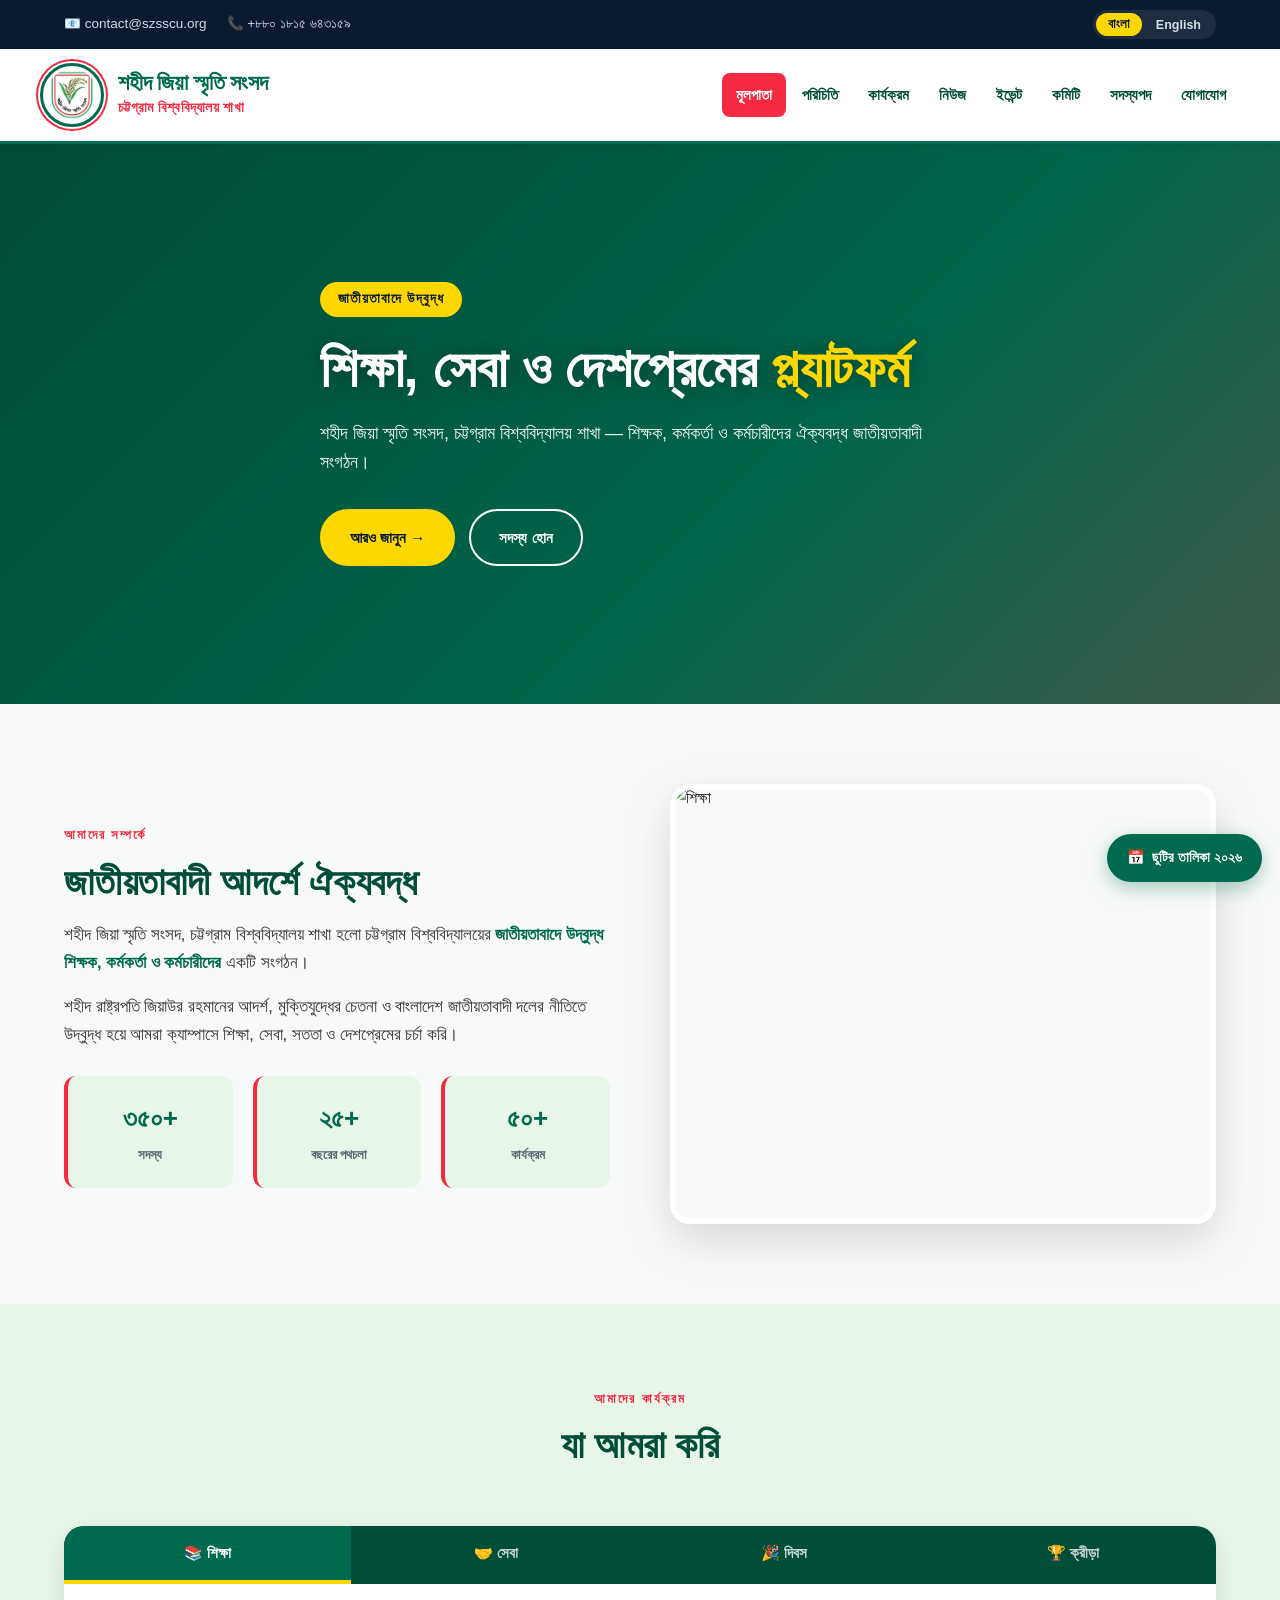
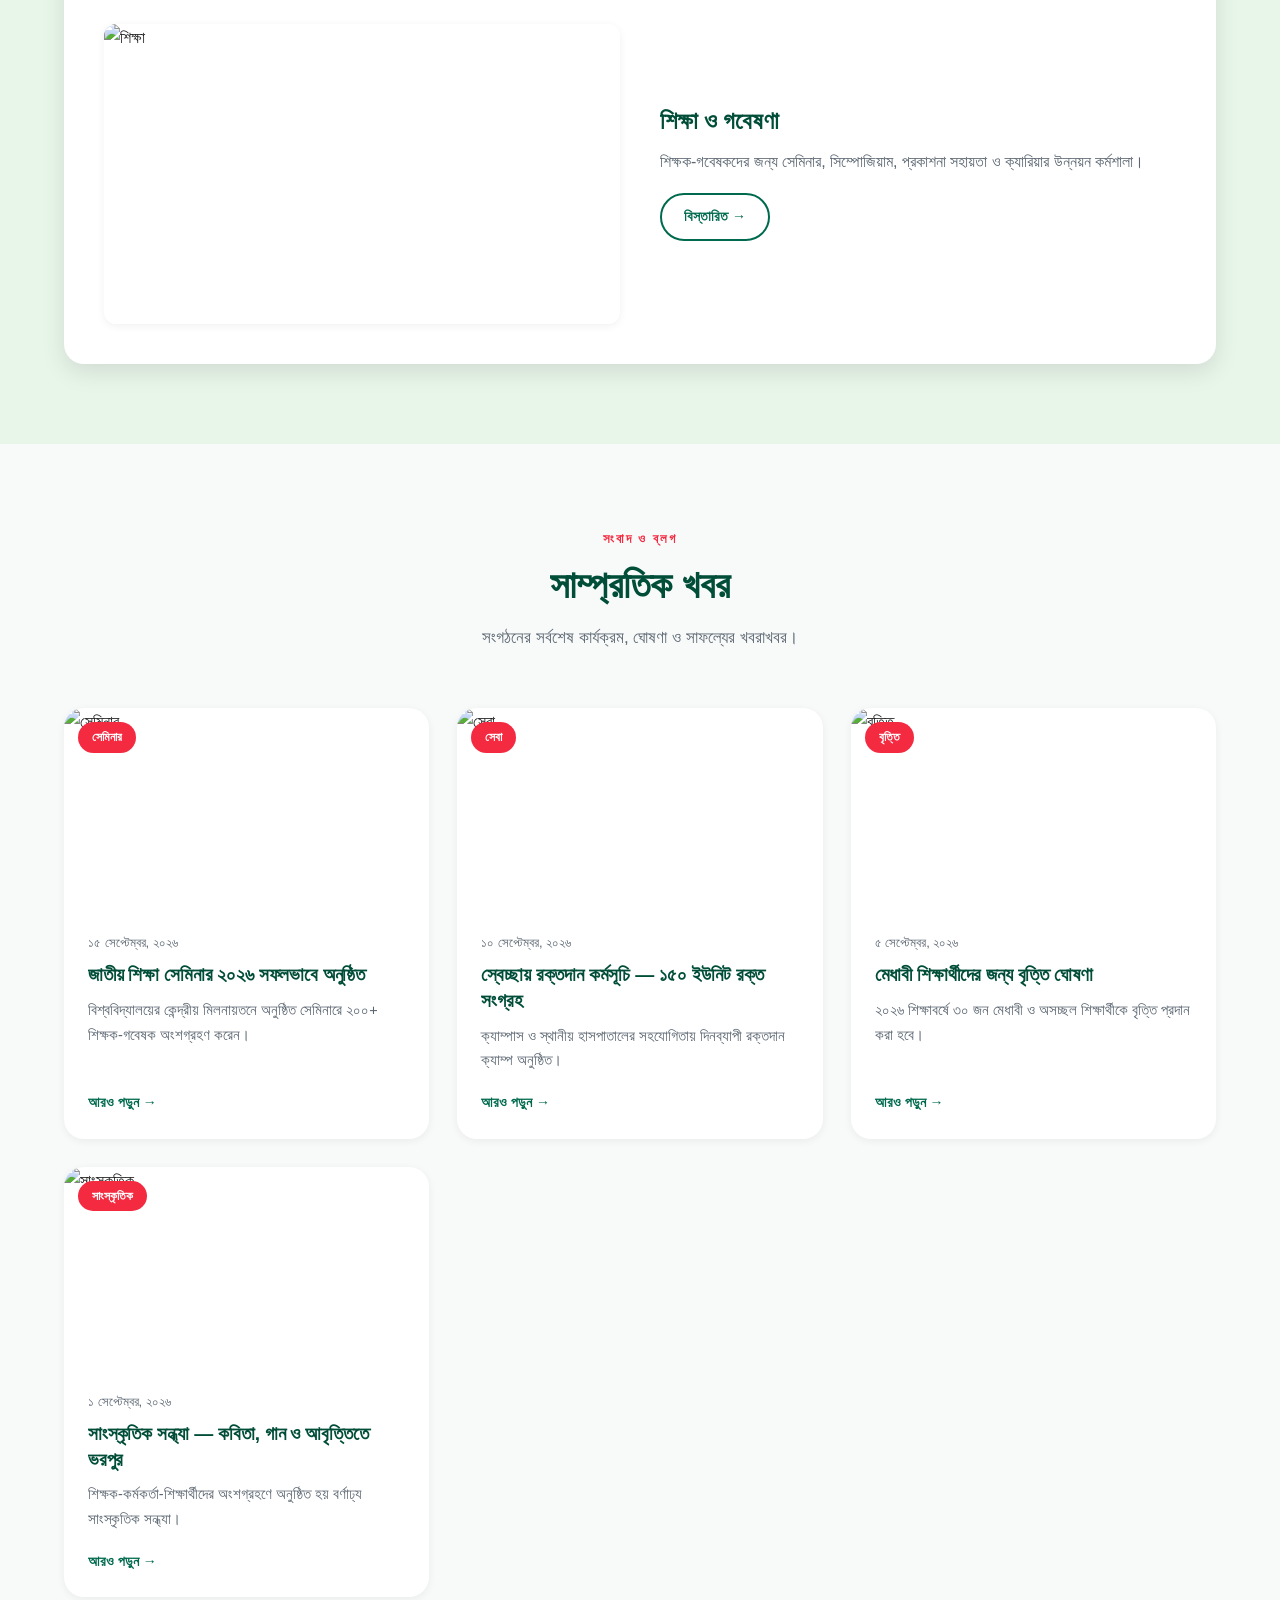
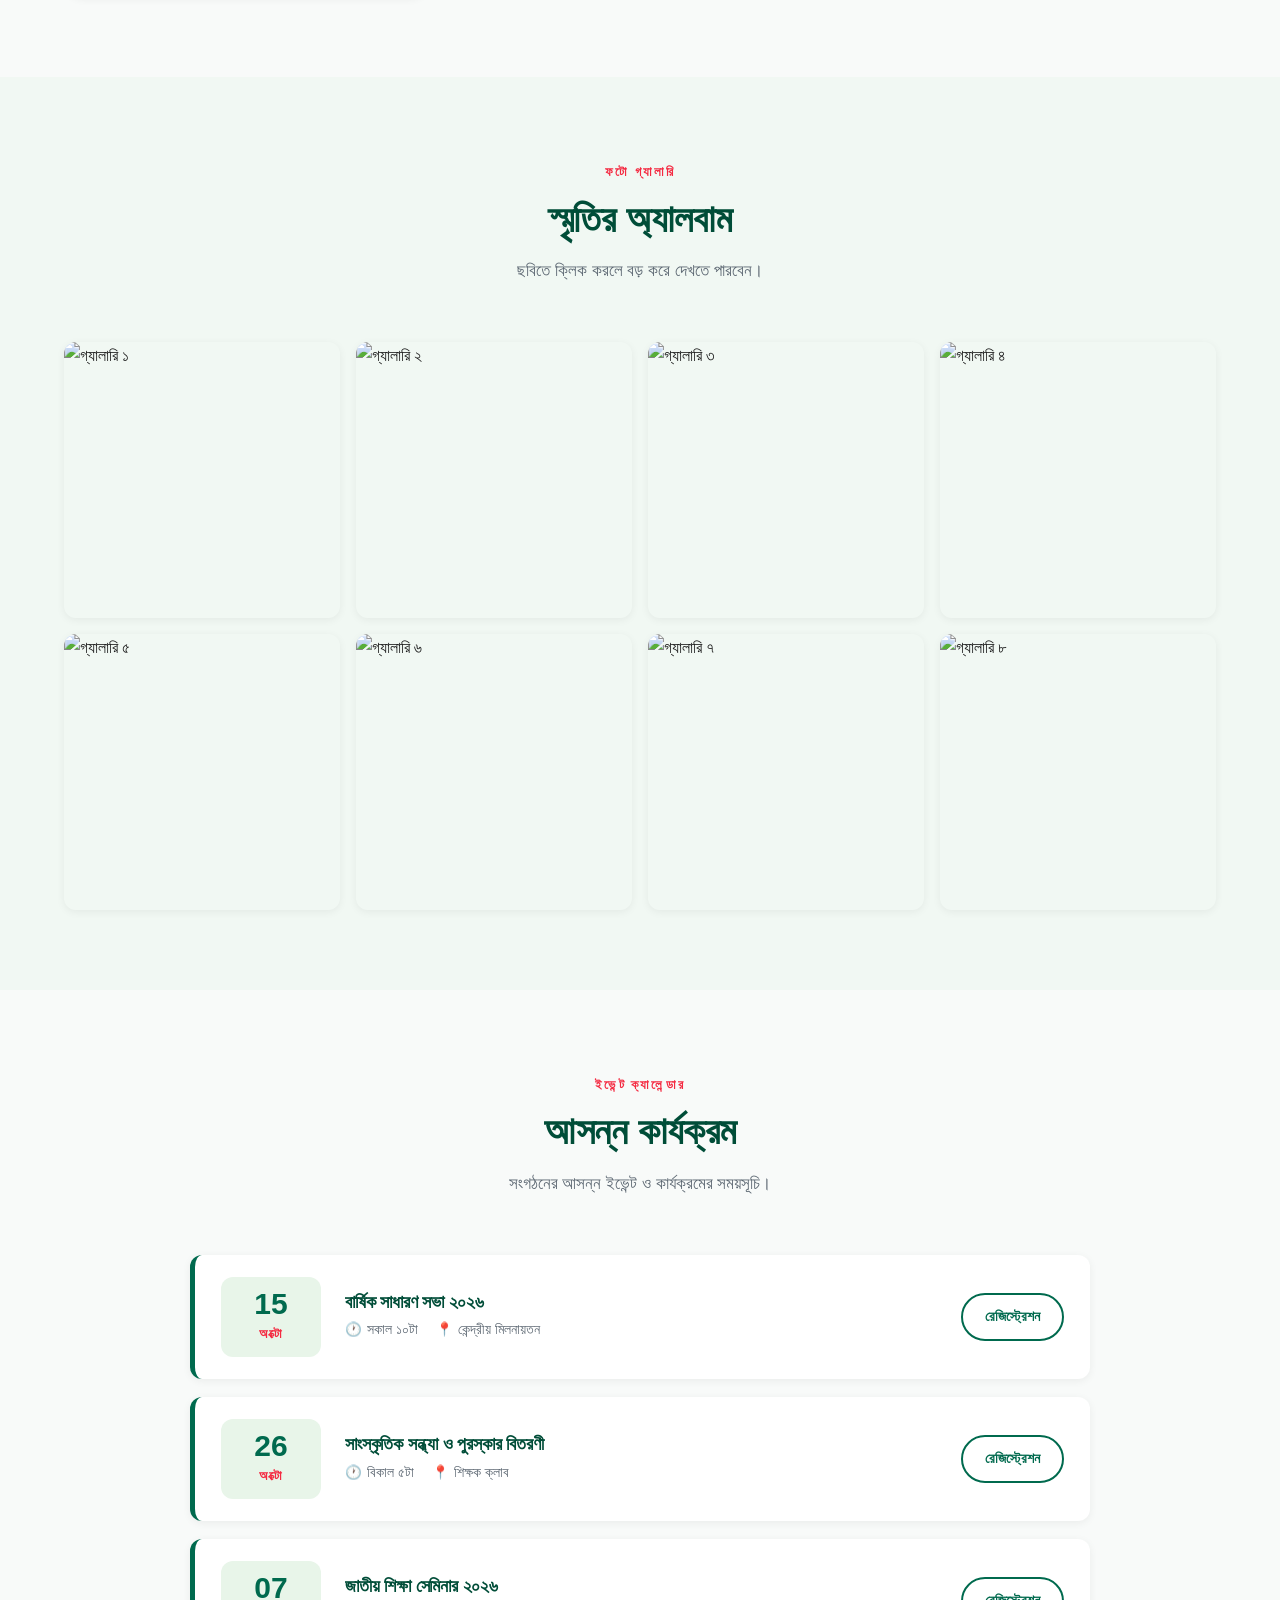
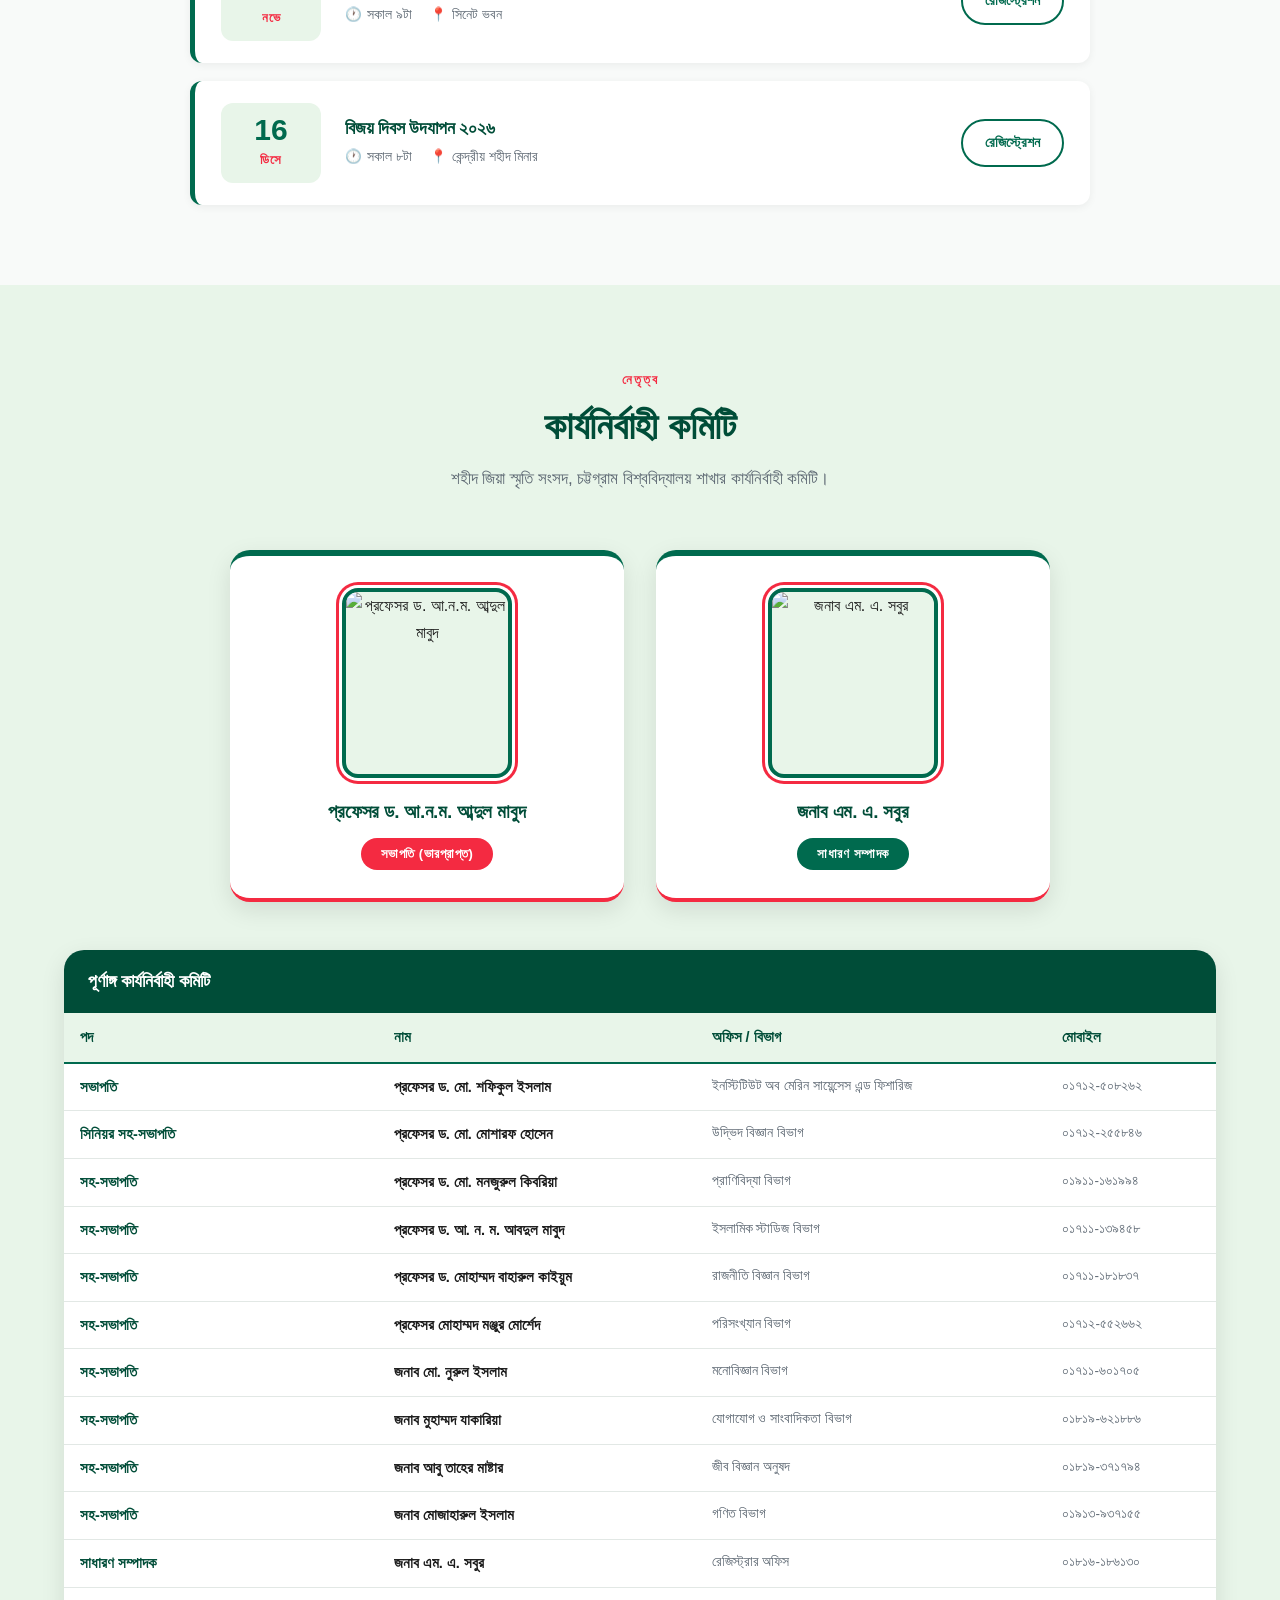
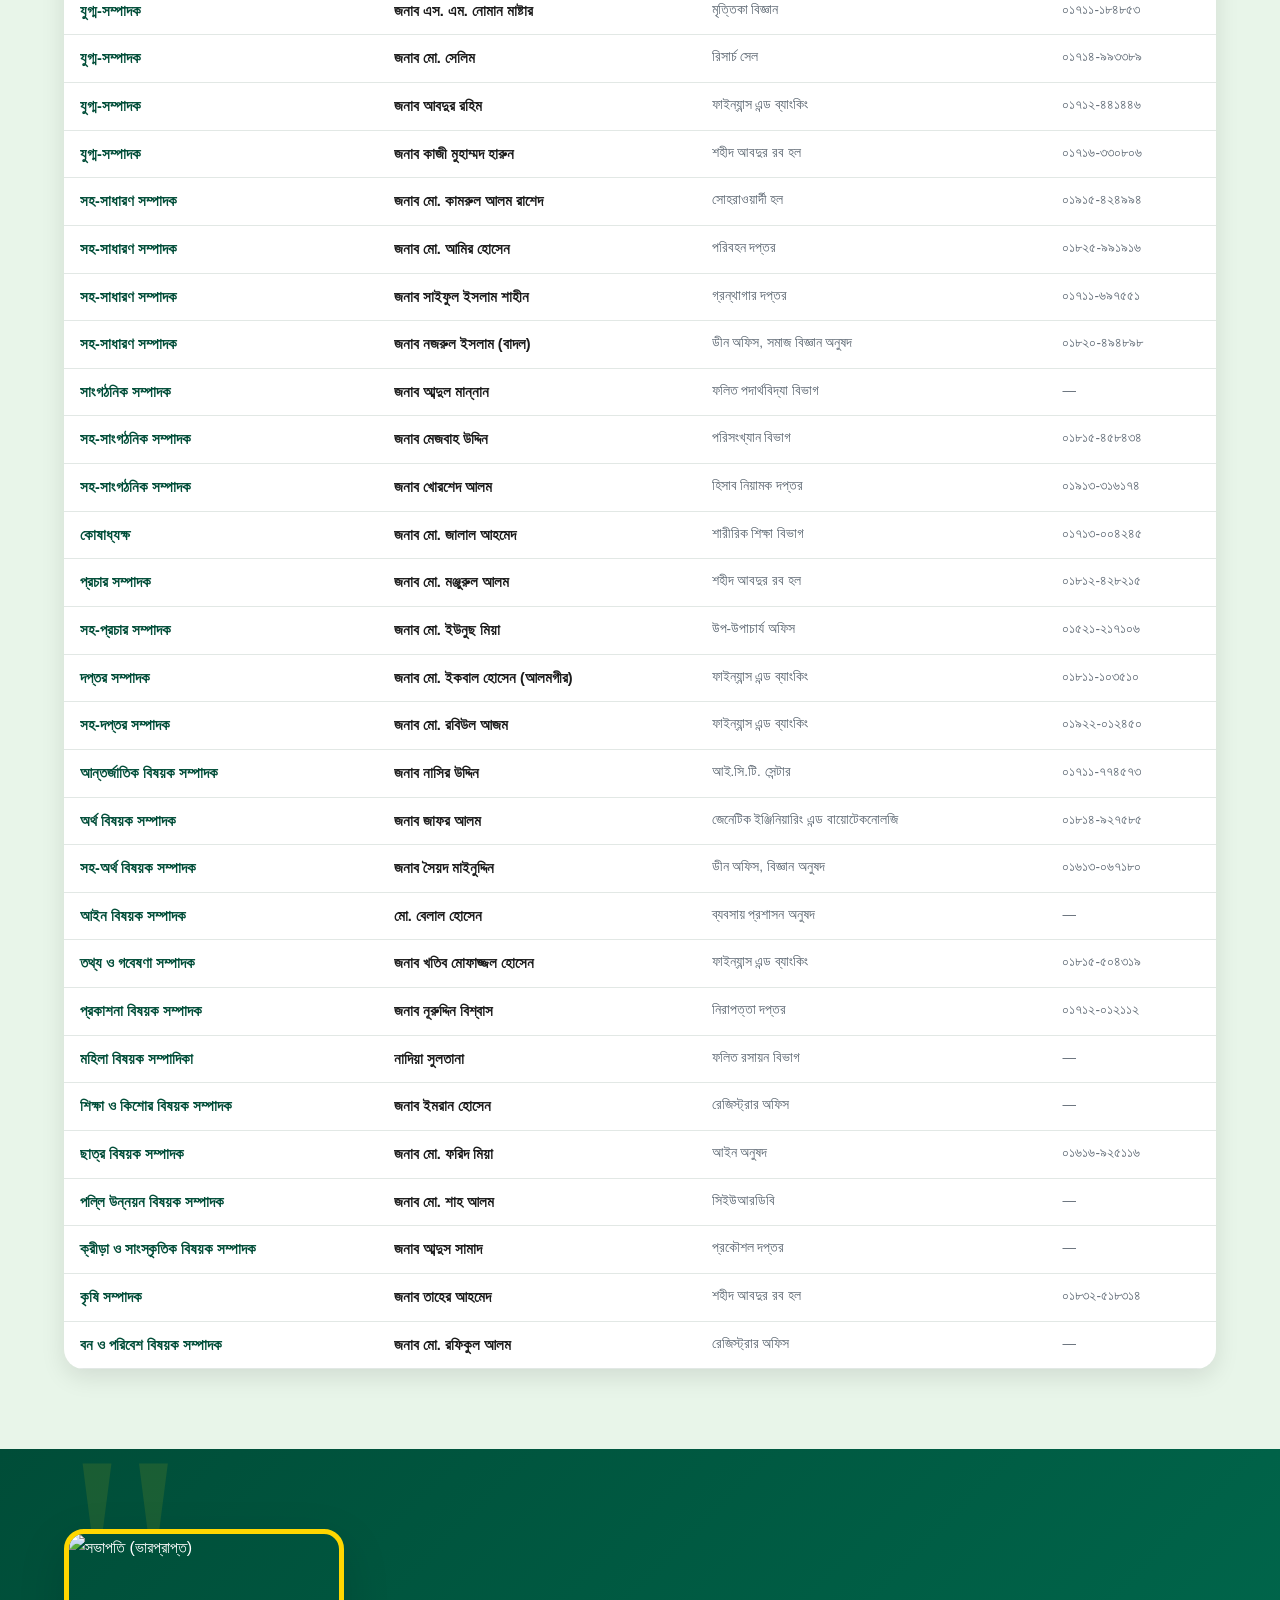
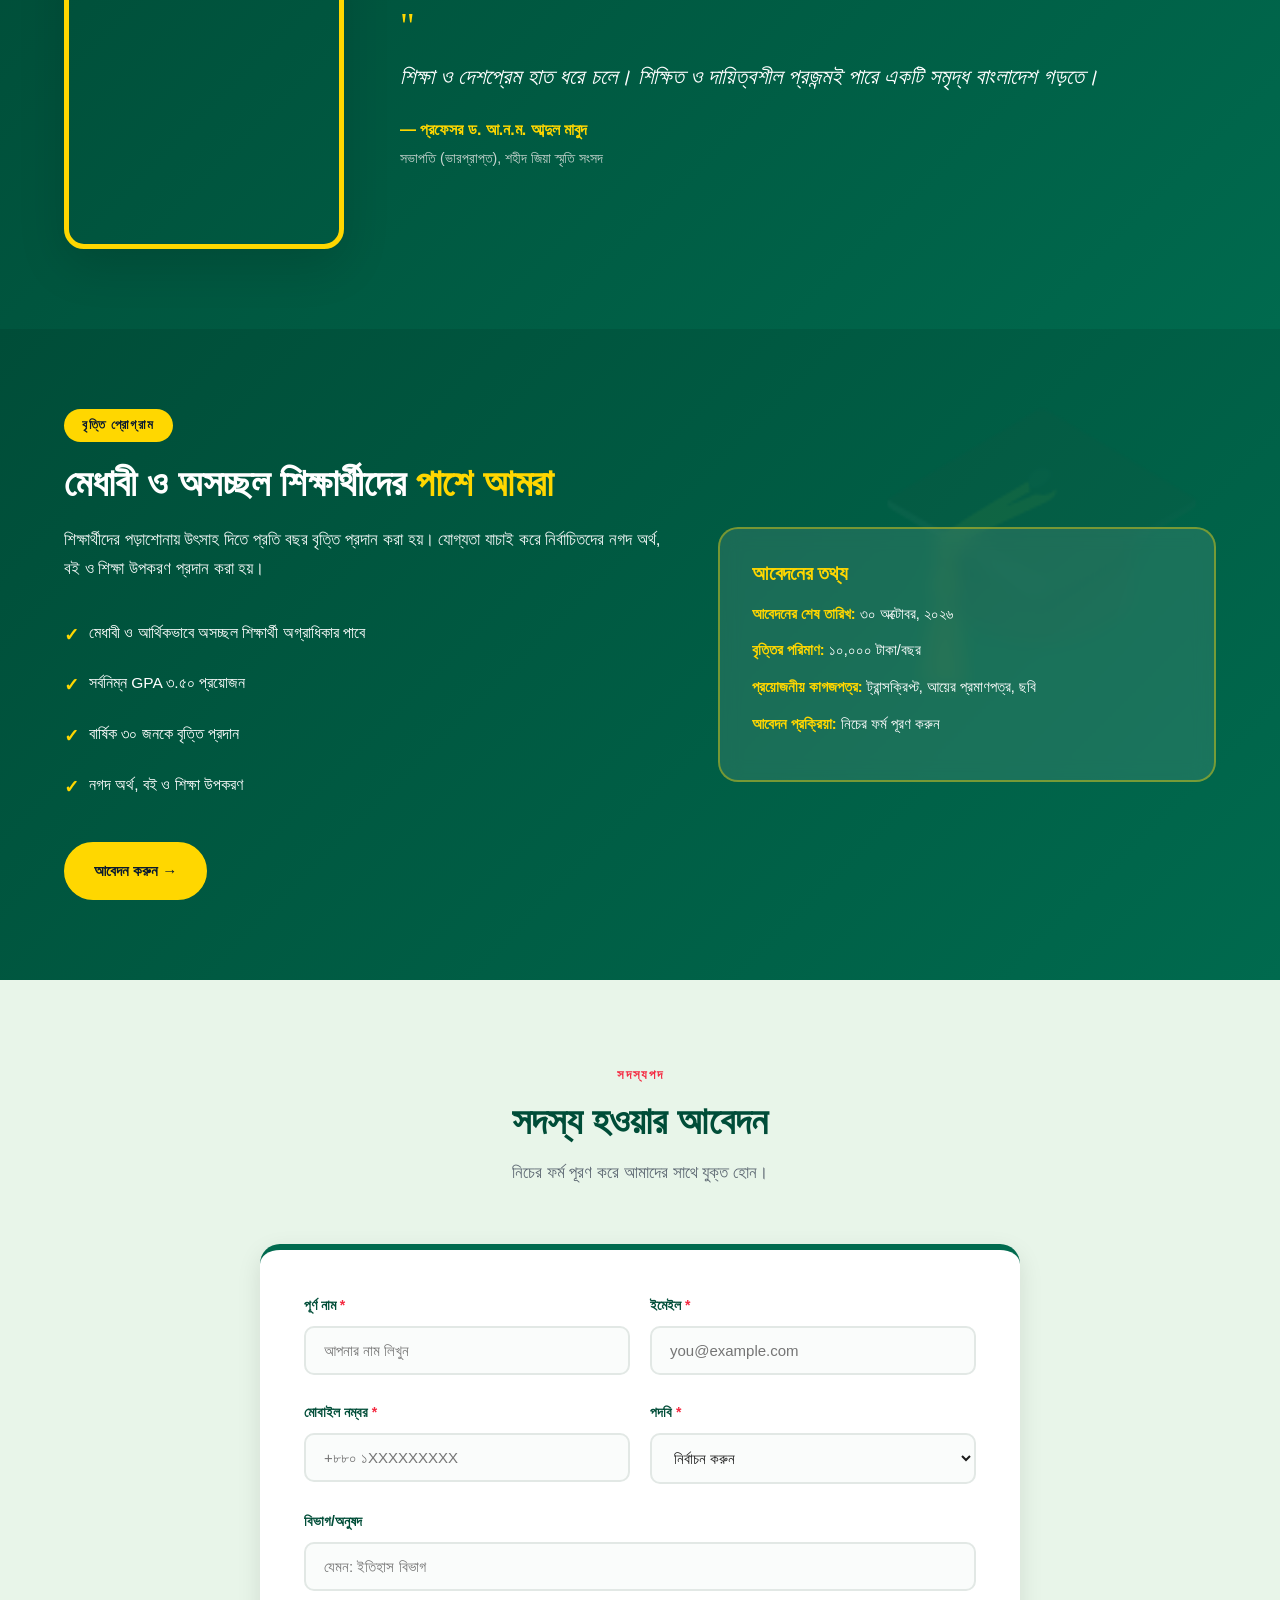
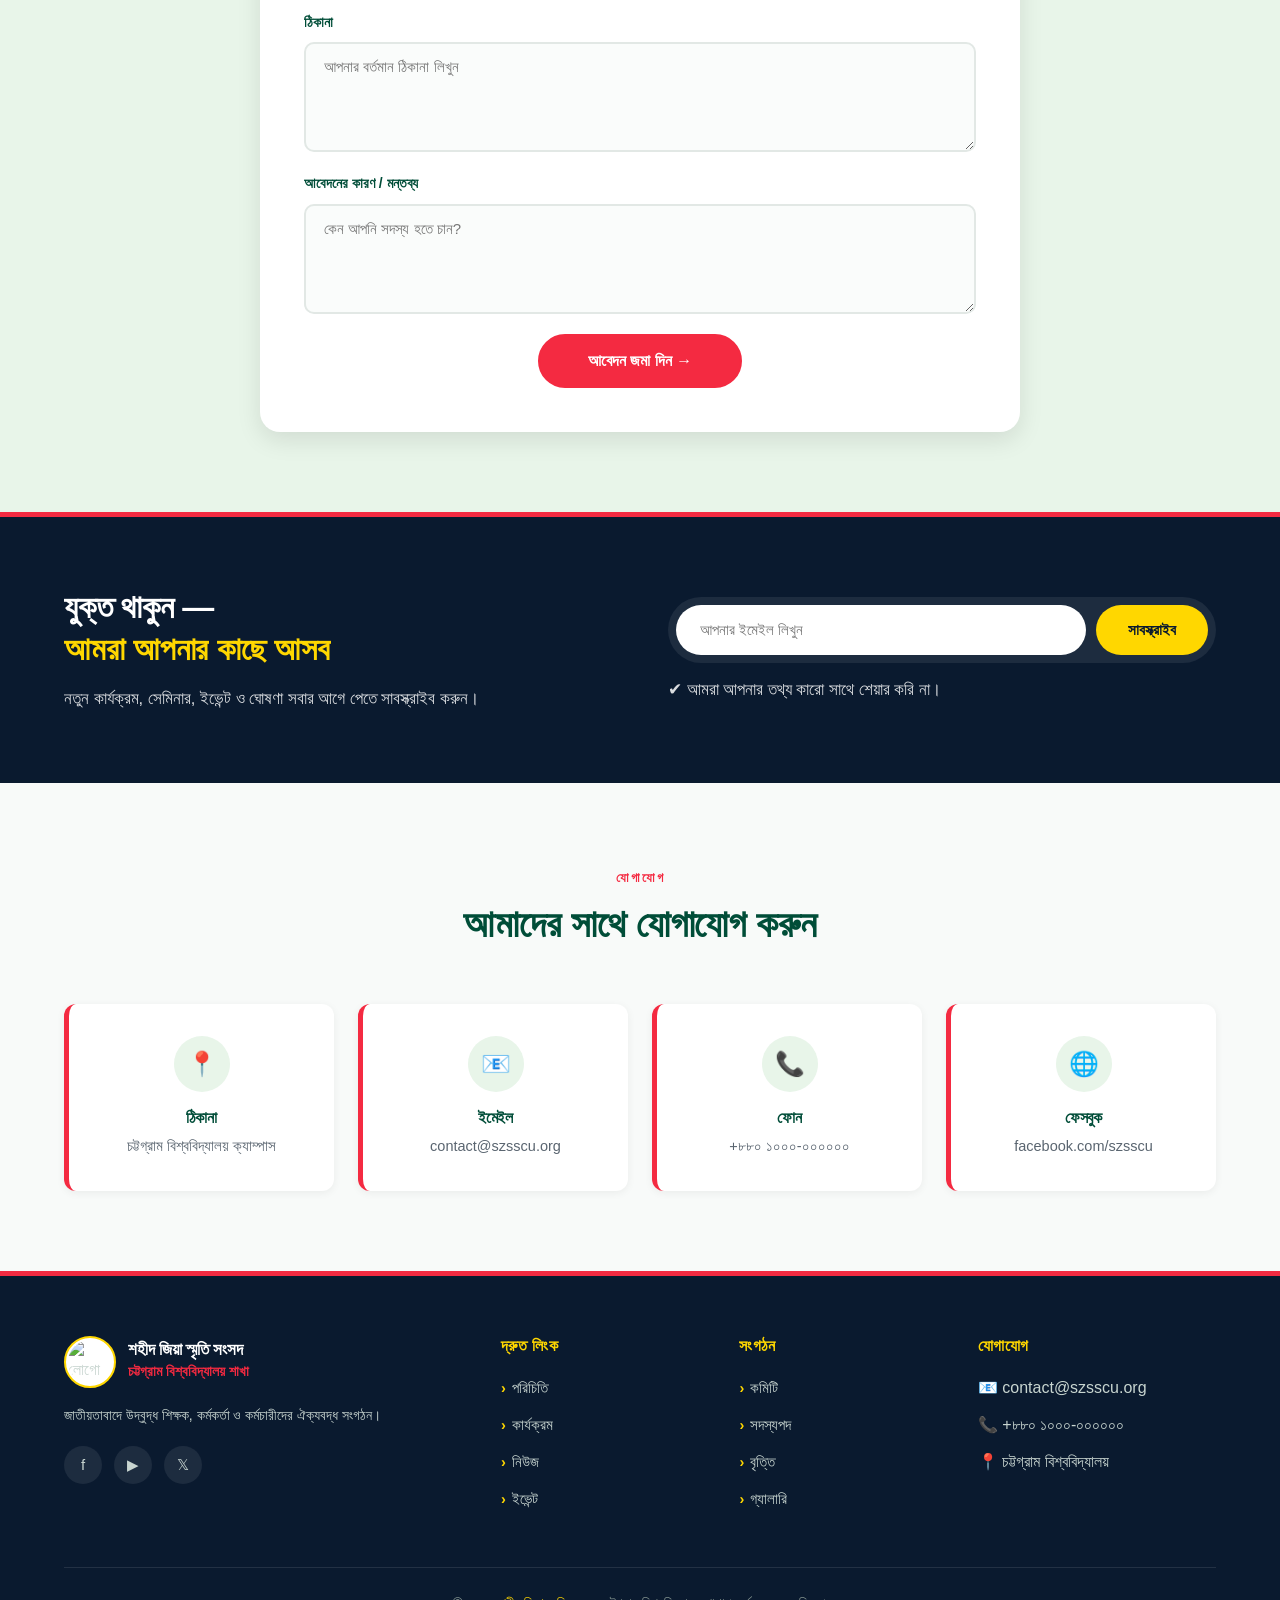
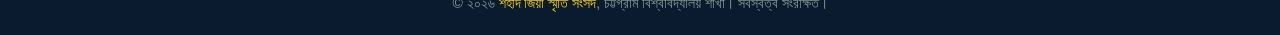
==== commit f0d9af7a: "Update logo and image sources in index.html" ====
--- a/index.html
+++ b/index.html
@@ -68,7 +68,7 @@
 <header class="header">
   <div class="container header__inner">
     <a href="./" class="header__brand">
-      <img src="logo.png" alt="লোগো" class="header__logo"
+      <img src="css/logo.png" alt="লোগো" class="header__logo"
            onerror="this.onerror=null;this.src='https://encrypted-tbn0.gstatic.com/images?q=tbn:ANd9GcQfrAT_zGyE5LT-N6_1tucIUyZnlZe25B87BwTKVUXZUg&s=10';">
       <div class="header__title">
         <h1 data-bn="শহীদ জিয়া স্মৃতি সংসদ" data-en="Shaheed Zia Smriti Sangsad">শহীদ জিয়া স্মৃতি সংসদ</h1>
@@ -134,7 +134,7 @@
           </div>
         </div>
         <div class="about__img">
-          <img src="https://images.unsplash.com/photo-1524178232363-1fb2b075b655?auto=format&fit=crop&w=900&q=80" alt="শিক্ষা" loading="lazy" decoding="async">
+          <img src="https://i.pinimg.com/736x/4d/ef/a2/4defa2b09c58f19b0c48ee95af27e1b0.jpg" alt="শিক্ষা" loading="lazy" decoding="async">
         </div>
       </div>
     </div>
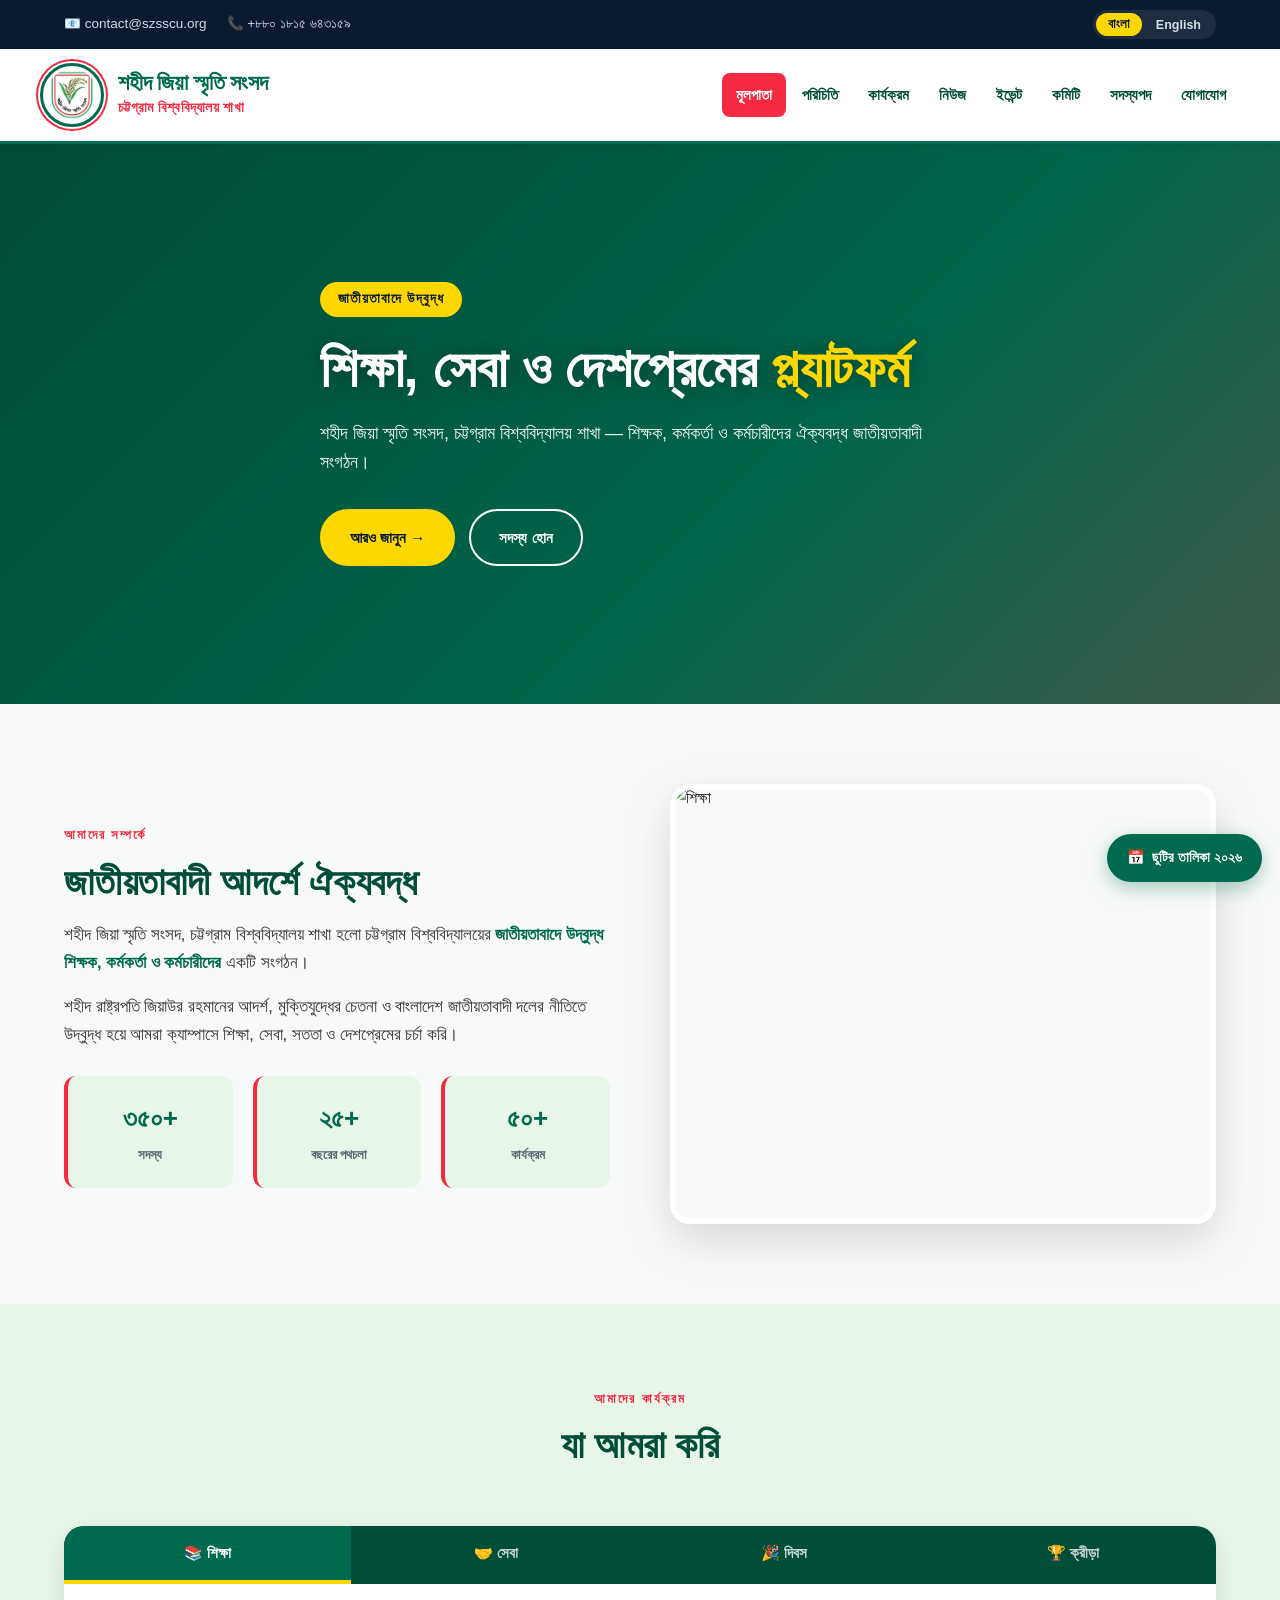
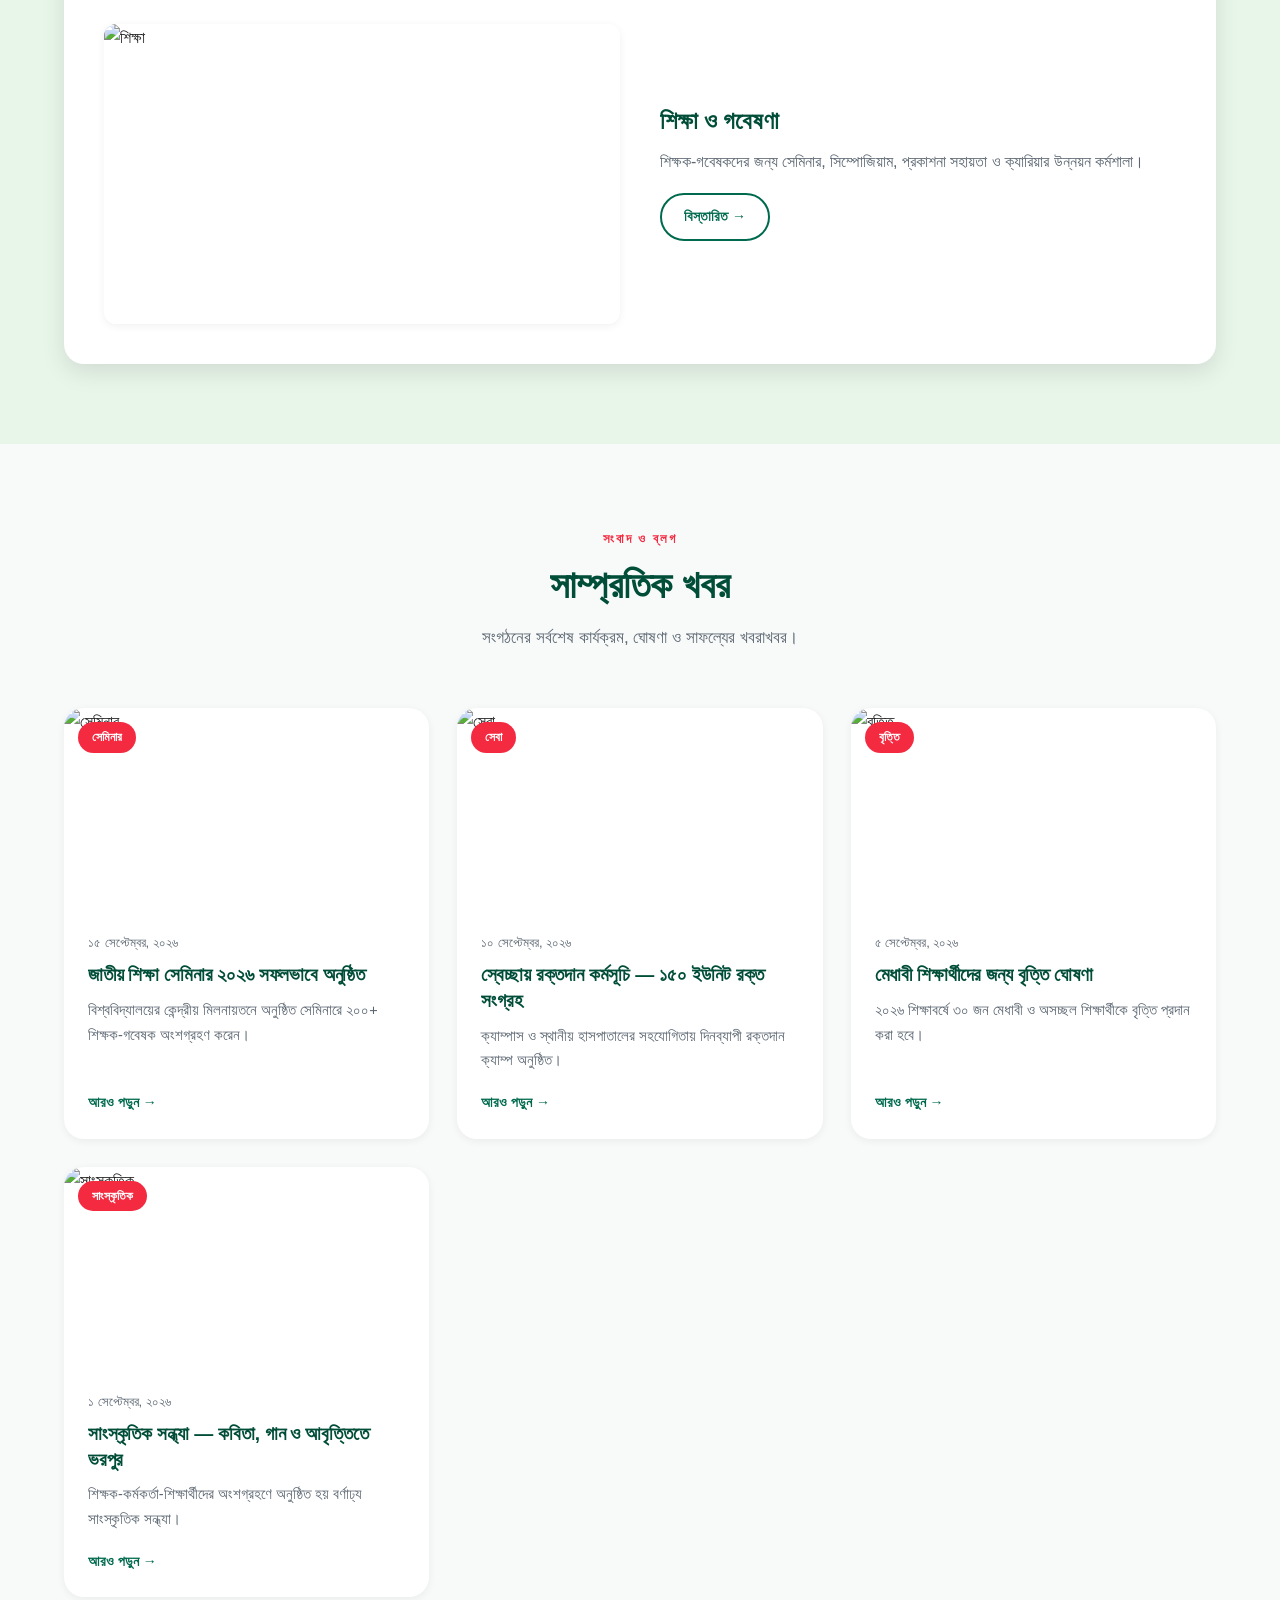
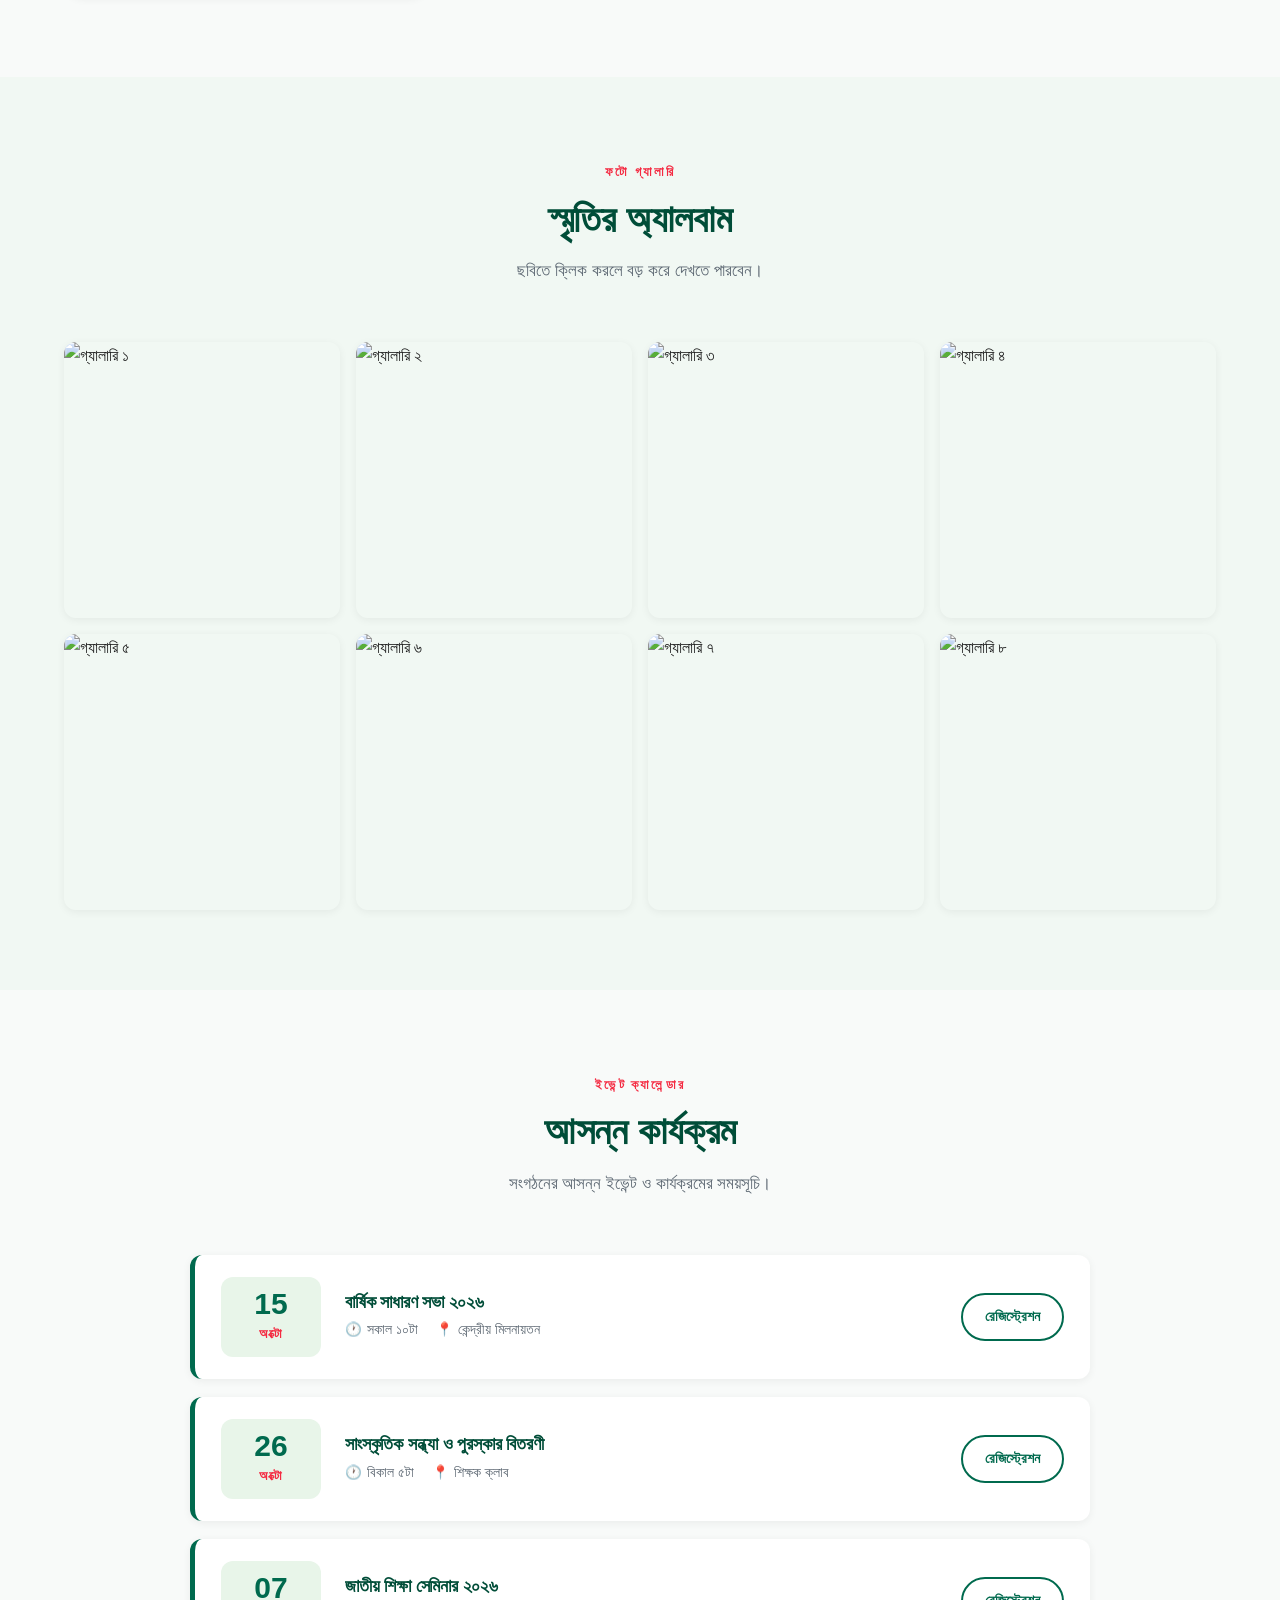
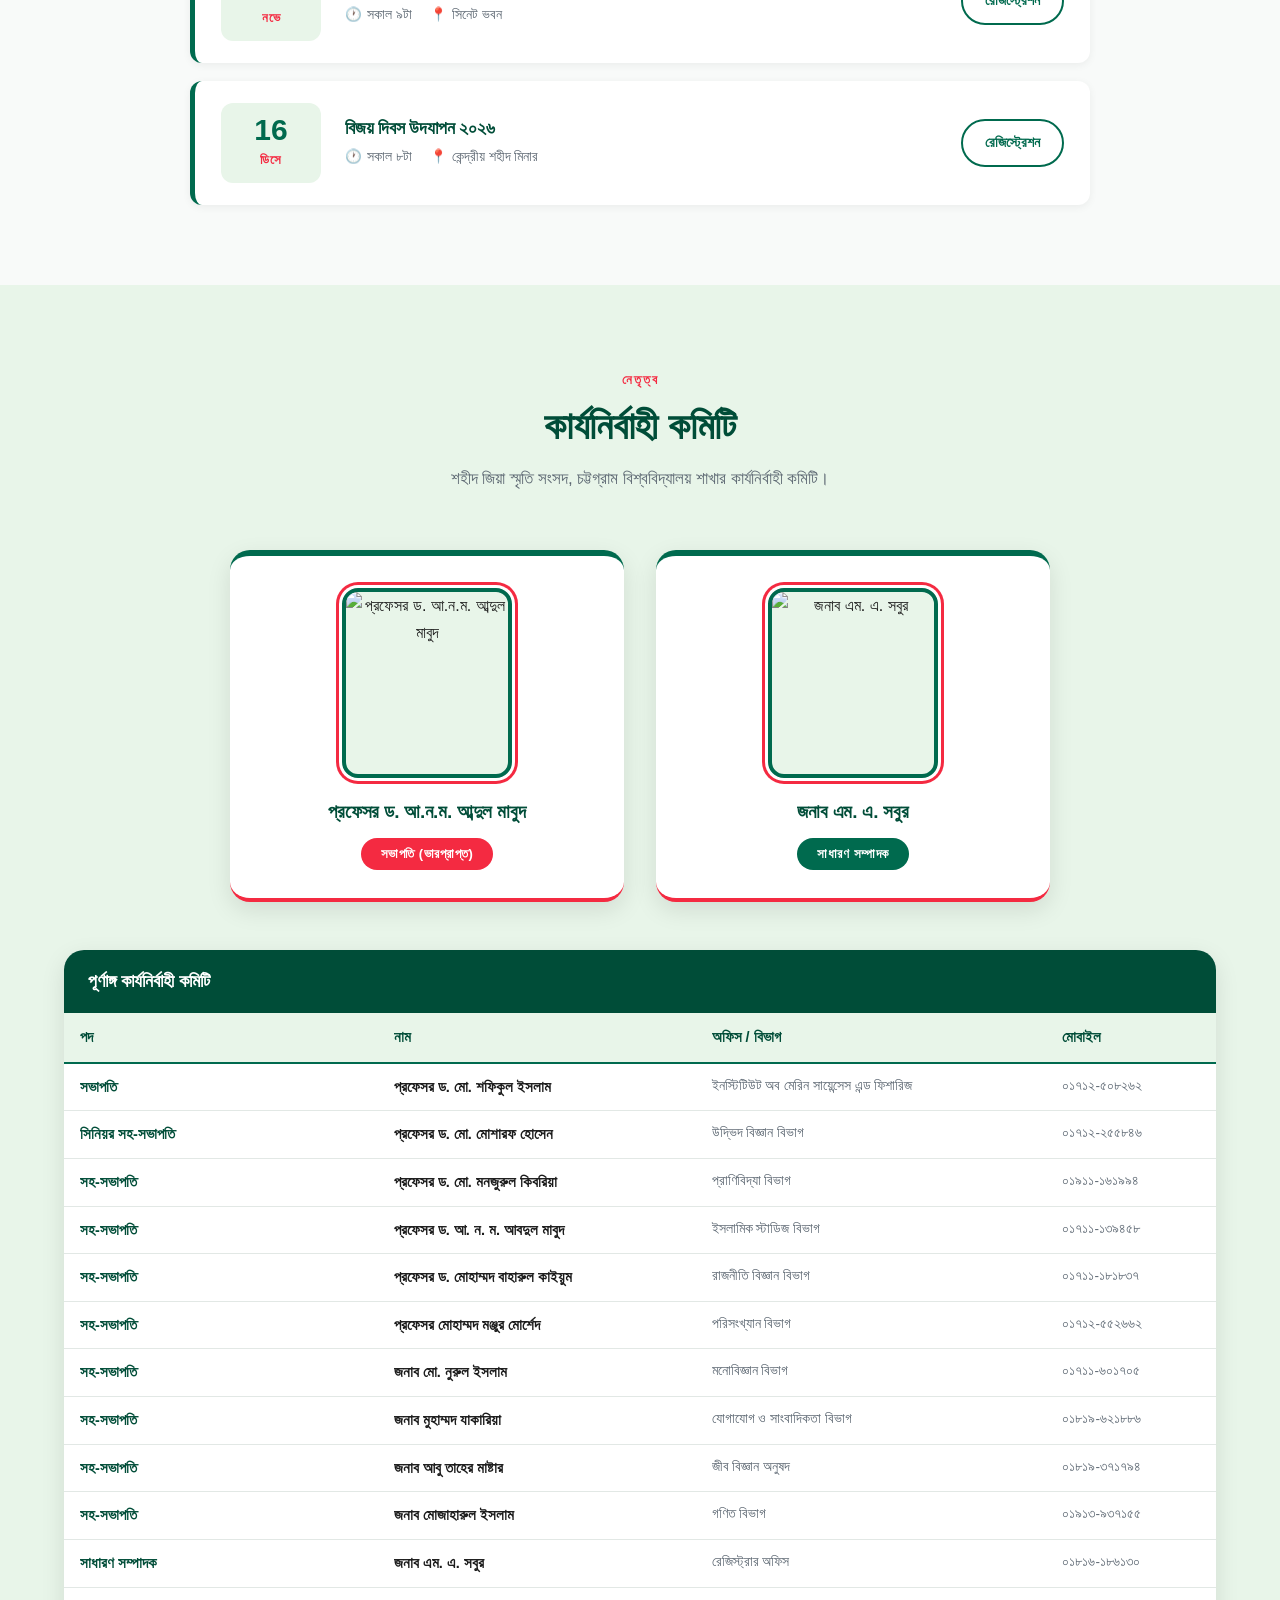
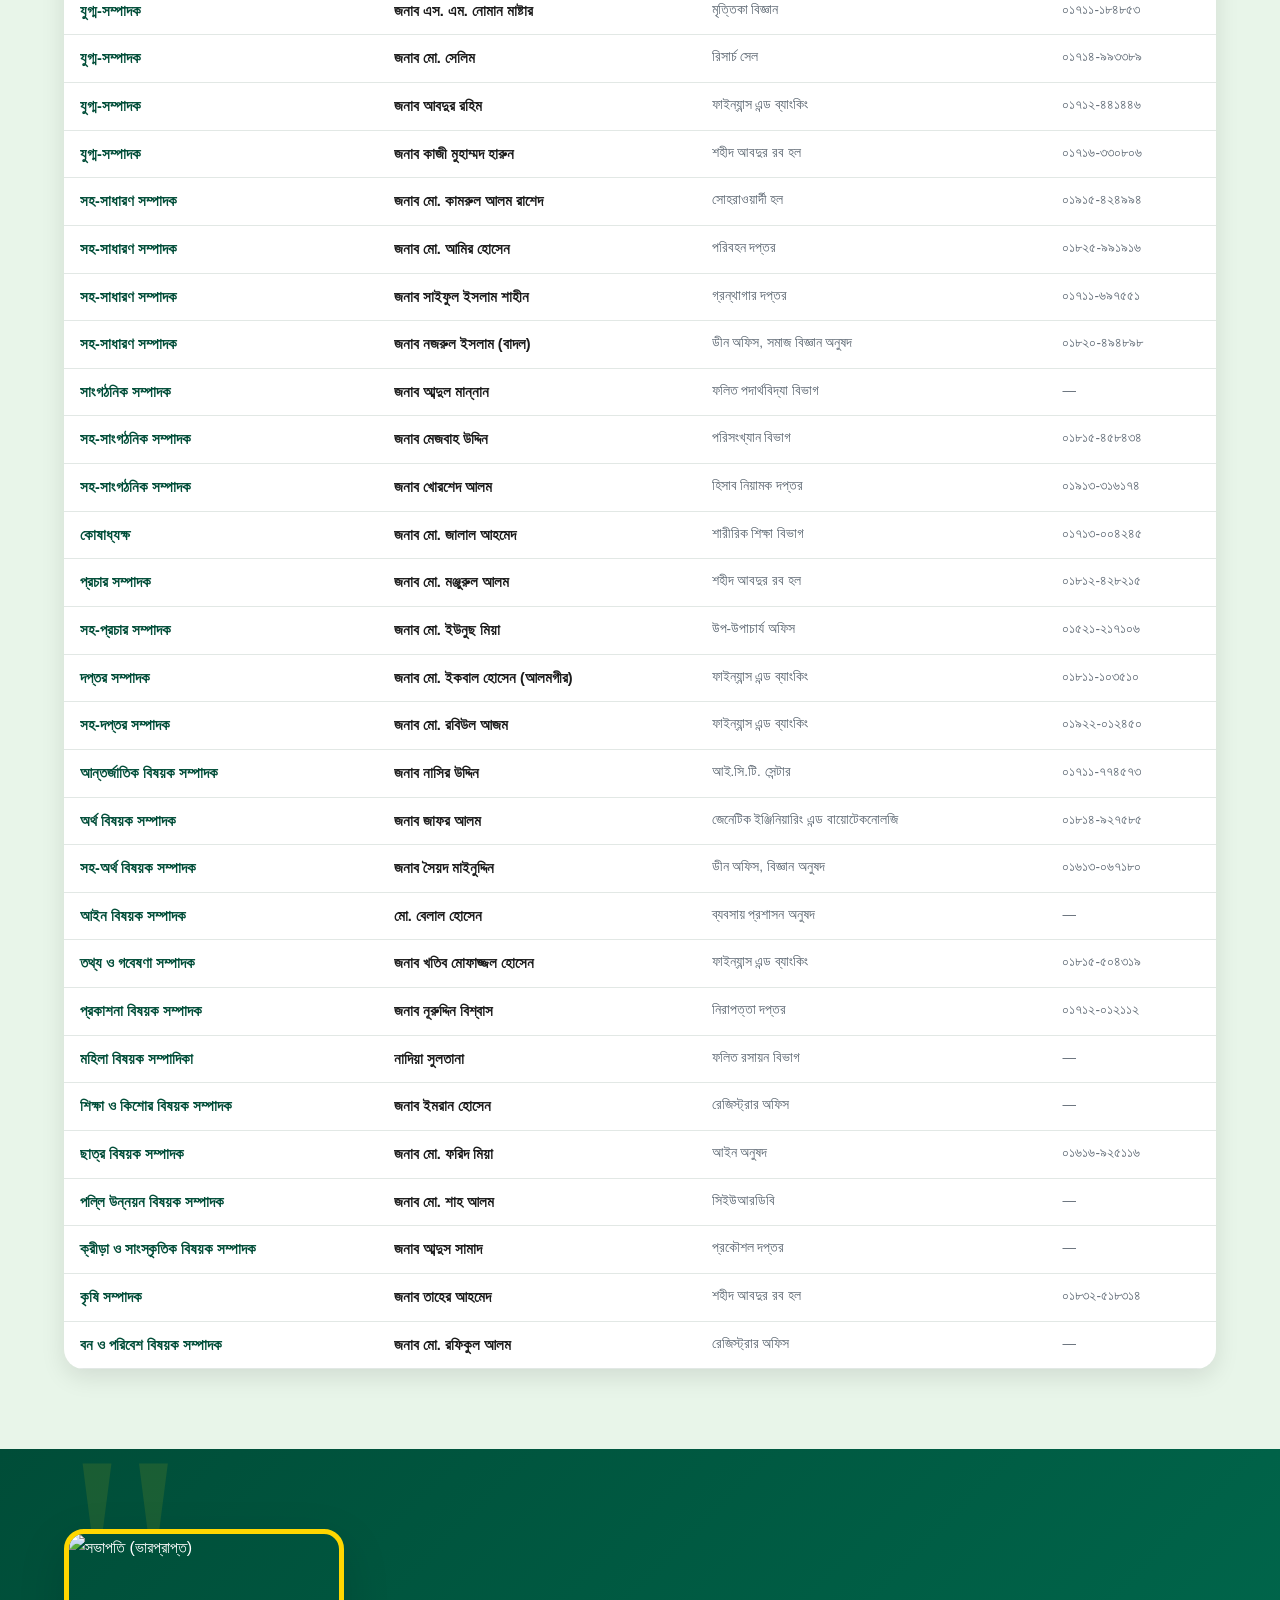
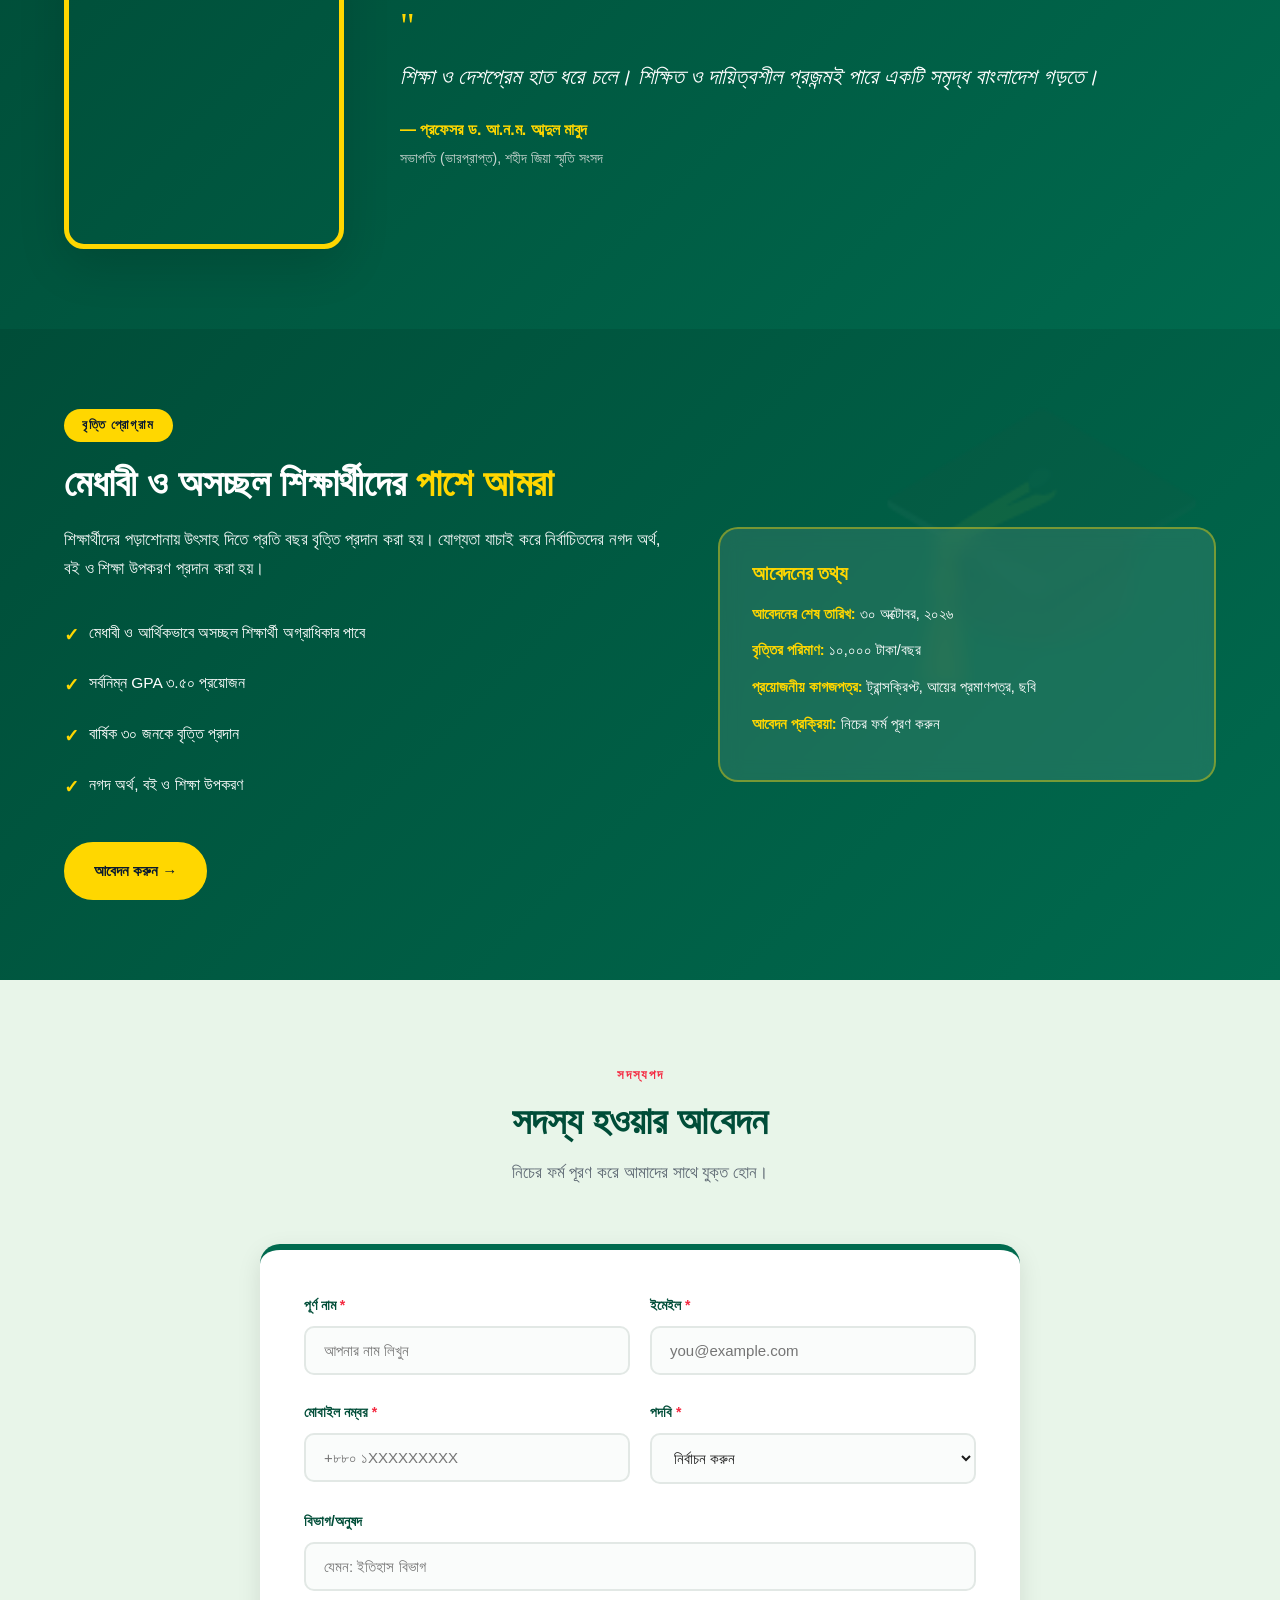
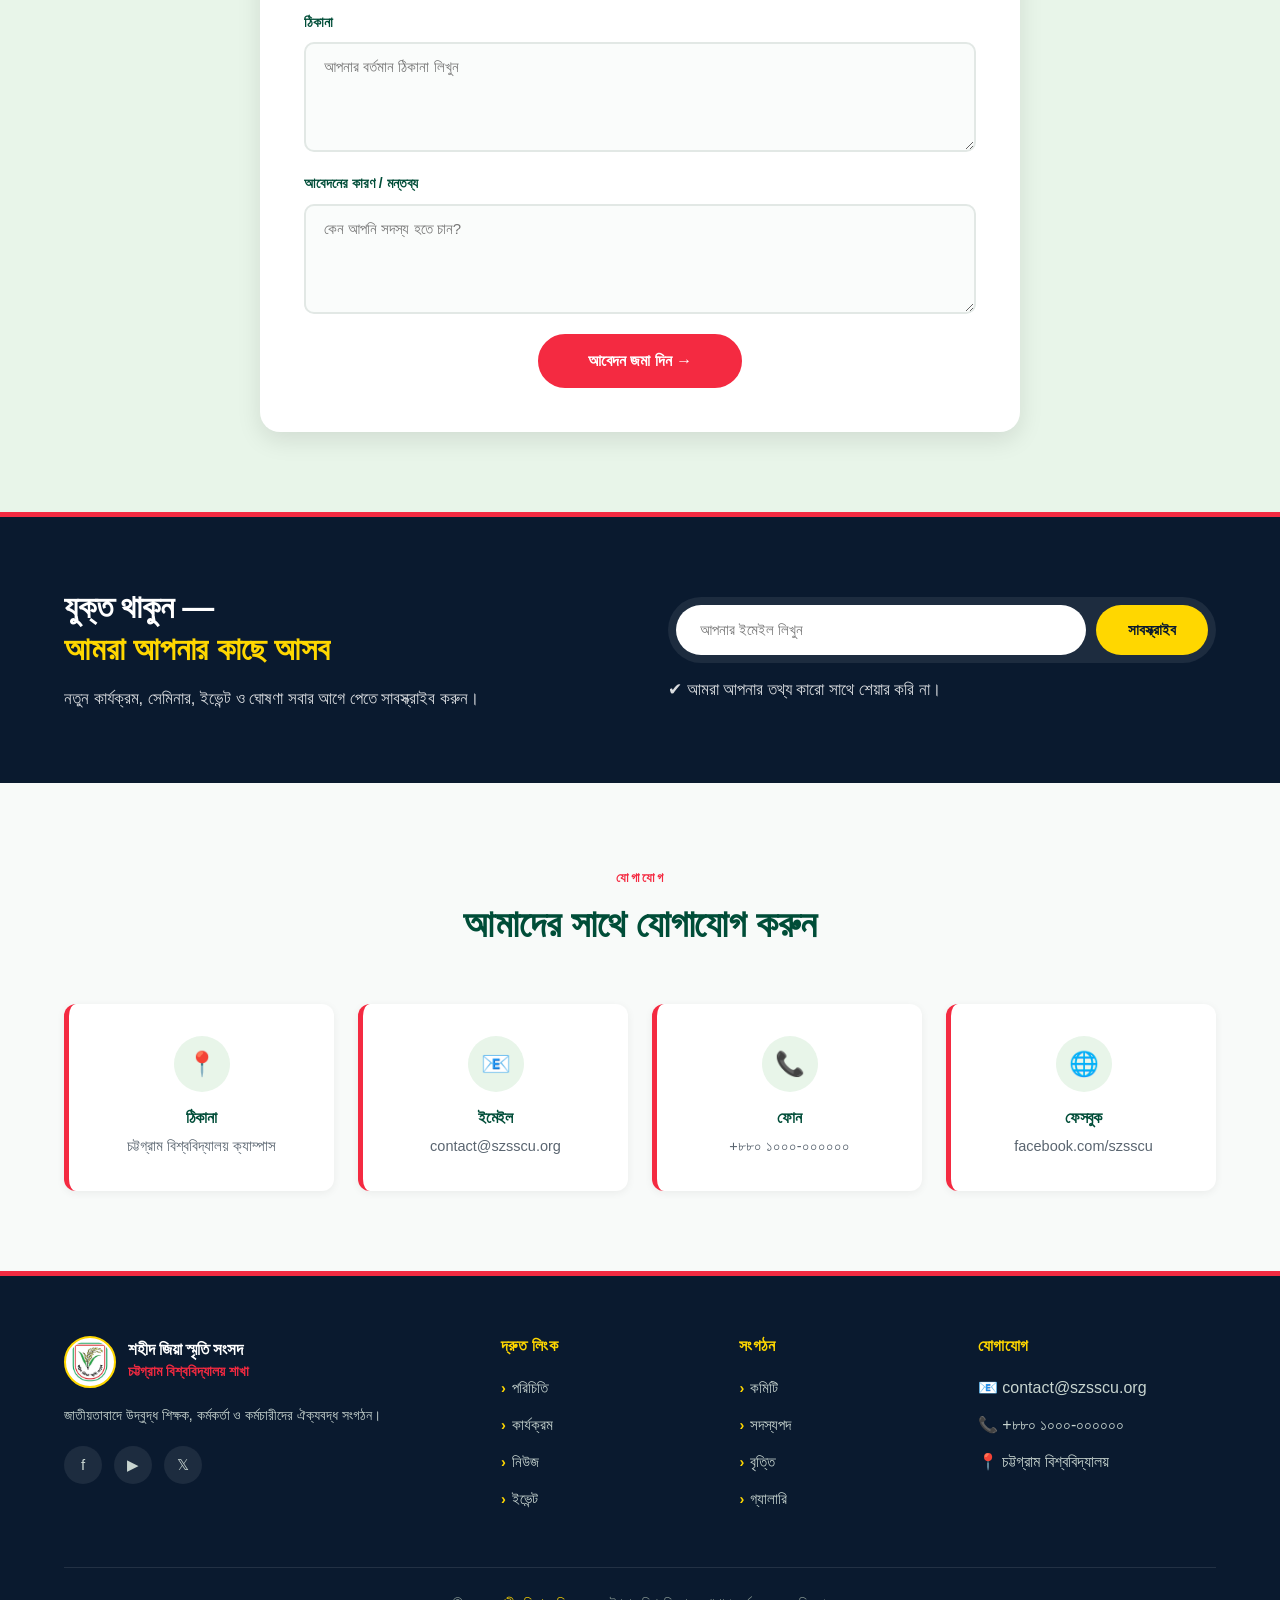
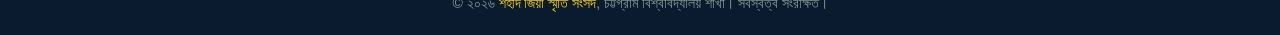
==== commit 3b49e279: "Update logo image source path in footer" ====
--- a/index.html
+++ b/index.html
@@ -464,7 +464,7 @@
     <div class="footer__grid">
       <div>
         <div class="footer__brand">
-          <img src="logo.png" alt="লোগো" onerror="this.onerror=null;this.src='https://encrypted-tbn0.gstatic.com/images?q=tbn:ANd9GcQfrAT_zGyE5LT-N6_1tucIUyZnlZe25B87BwTKVUXZUg&s=10';">
+          <img src="css/logo.png" alt="লোগো" onerror="this.onerror=null;this.src='https://encrypted-tbn0.gstatic.com/images?q=tbn:ANd9GcQfrAT_zGyE5LT-N6_1tucIUyZnlZe25B87BwTKVUXZUg&s=10';">
           <div>
             <h3 data-bn="শহীদ জিয়া স্মৃতি সংসদ" data-en="Shaheed Zia Smriti Sangsad">শহীদ জিয়া স্মৃতি সংসদ</h3>
             <p data-bn="চট্টগ্রাম বিশ্ববিদ্যালয় শাখা" data-en="University of Chittagong Unit">চট্টগ্রাম বিশ্ববিদ্যালয় শাখা</p>
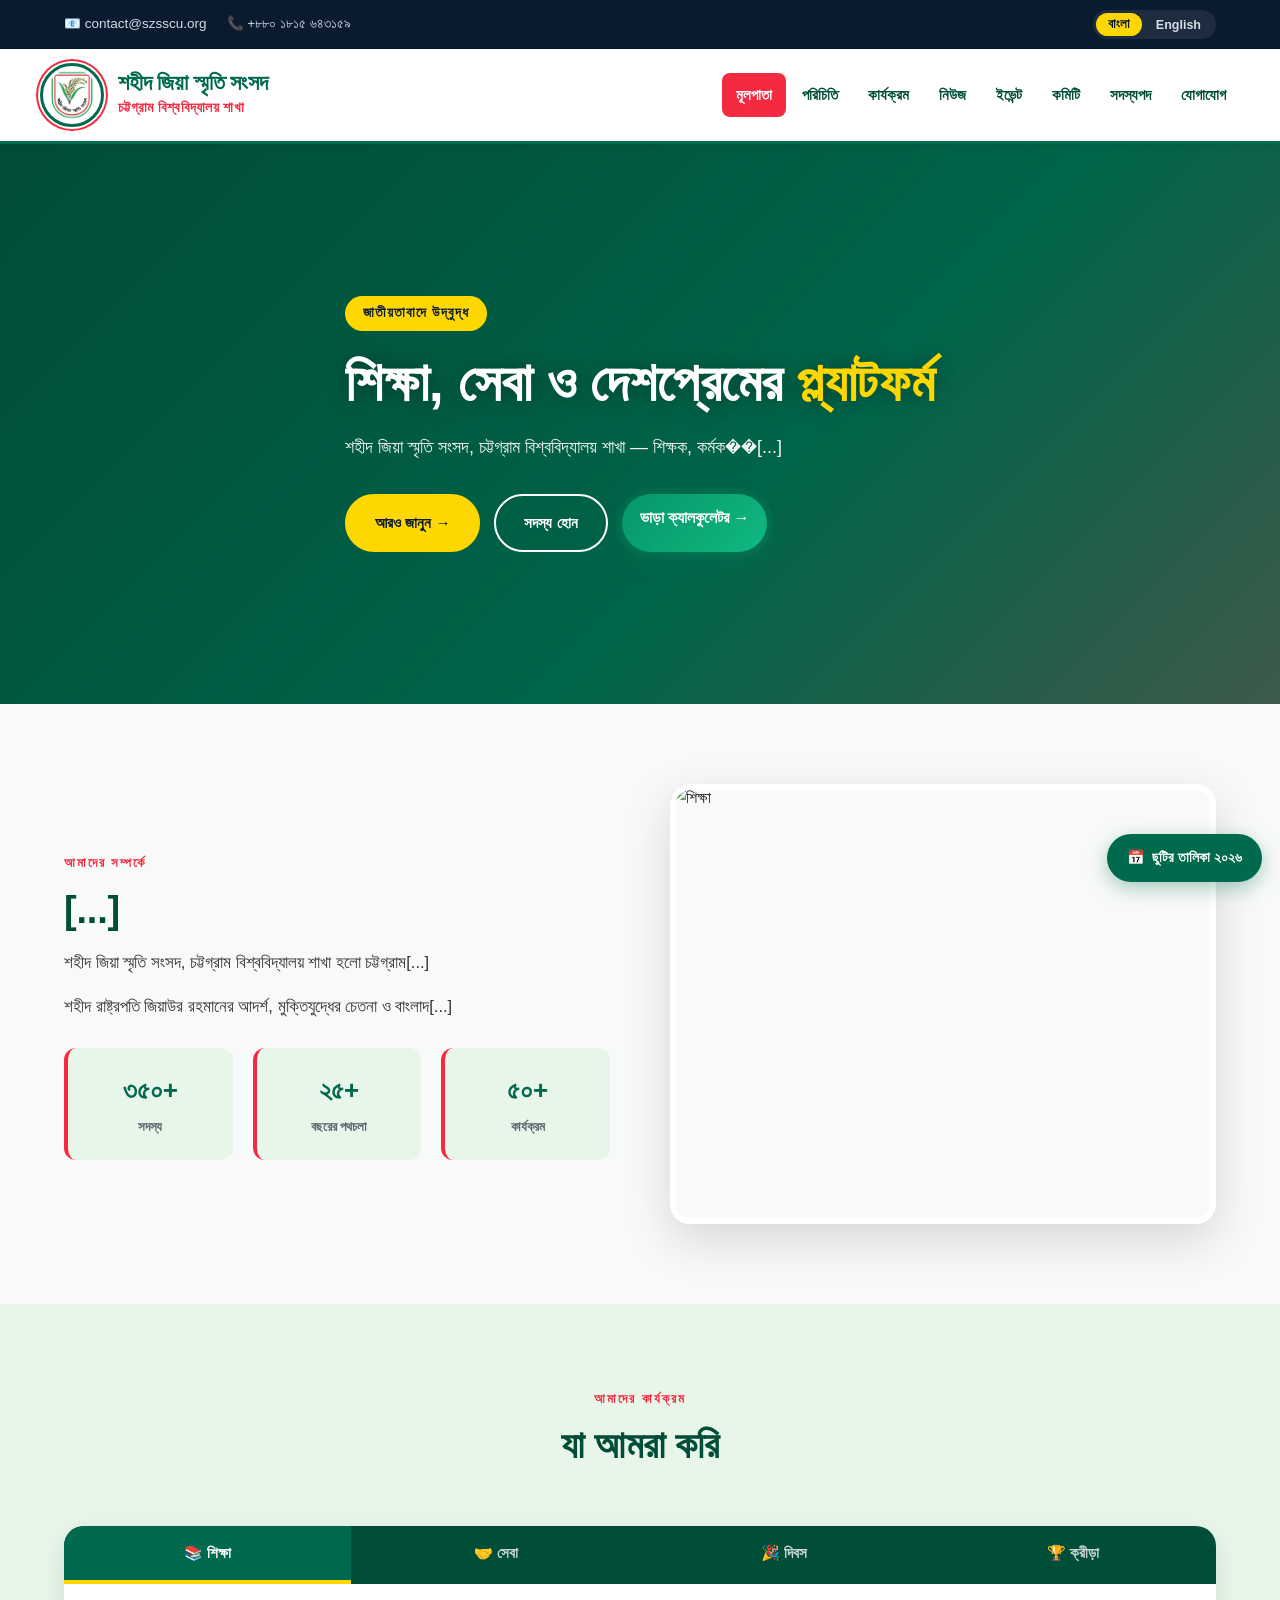
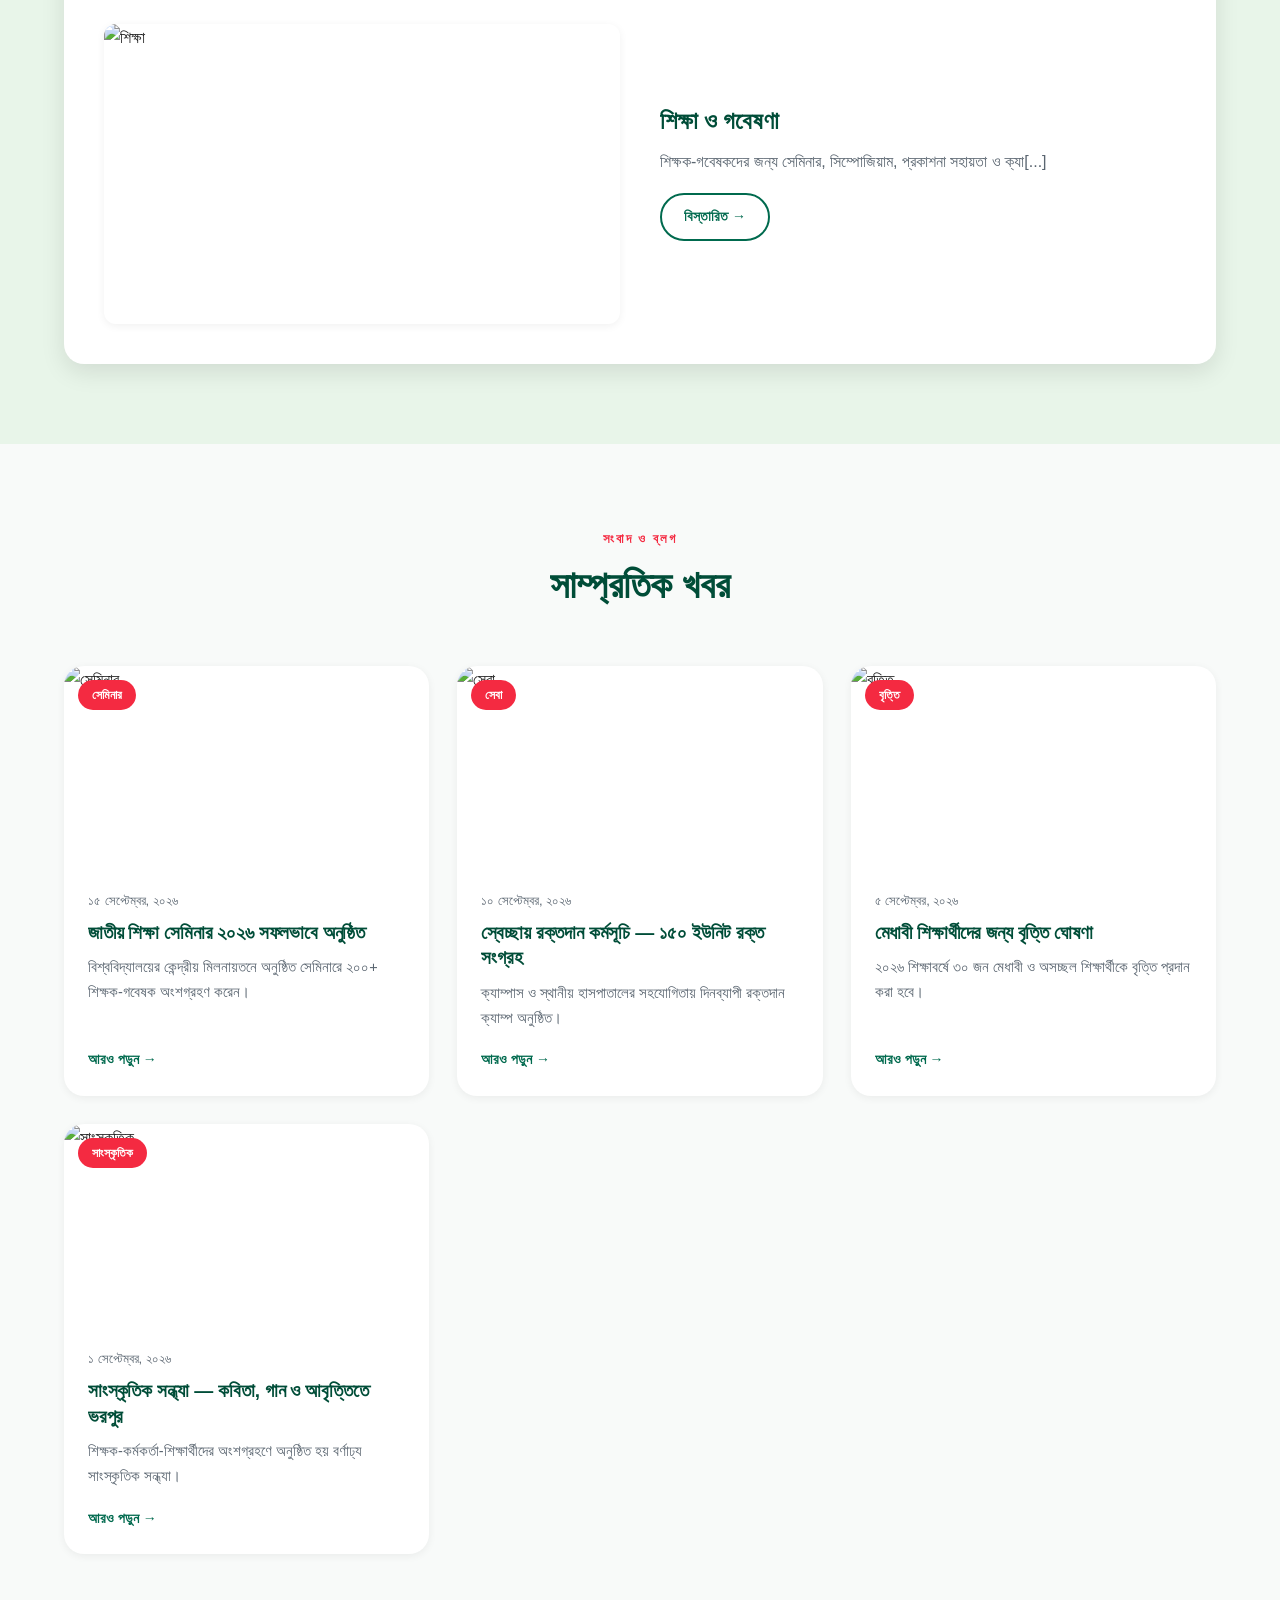
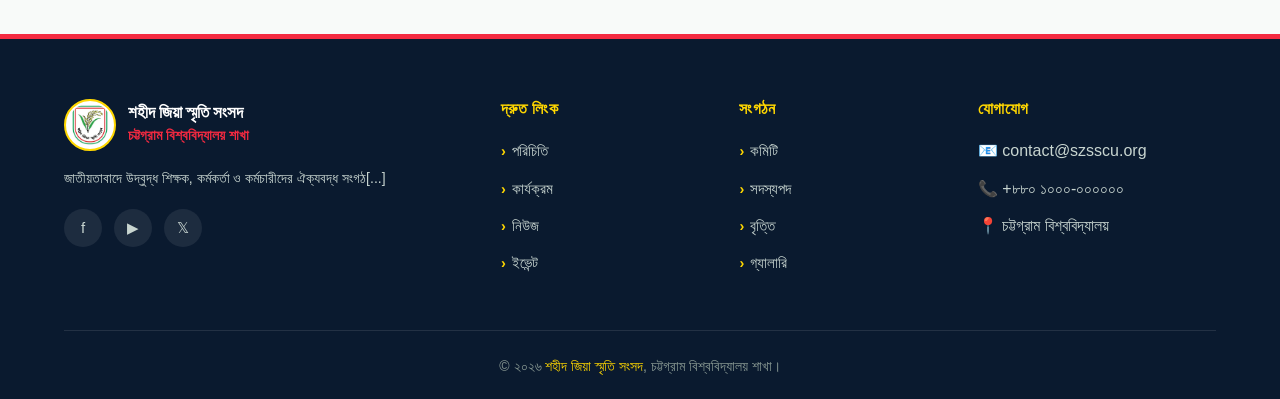
==== commit b5f3b031: "Add highlighted Fare Calculator button linking to cucampusfare.html (hero)" ====
--- a/index.html
+++ b/index.html
@@ -4,10 +4,10 @@
   <meta charset="UTF-8">
   <meta name="viewport" content="width=device-width, initial-scale=1.0">
   <title>শহীদ জিয়া স্মৃতি সংসদ | চট্টগ্রাম বিশ্ববিদ্যালয় শাখা</title>
-  <meta name="description" content="শহীদ জিয়া স্মৃতি সংসদ, চট্টগ্রাম বিশ্ববিদ্যালয় শাখা – শহীদ প্রেসিডেন্ট জিয়াউর রহমানরে আজীবন স্মৃতি সংরক্ষণ পরিষদ।">
+  <meta name="description" content="শহীদ জিয়া স্মৃতি সংসদ, চট্টগ্রাম বিশ্ববিদ্যালয় শাখা – শহী��[...]">
   <link rel="canonical" href="https://szsscu.org/">
   <meta property="og:title" content="শহীদ জিয়া স্মৃতি সংসদ – চট্টগ্রাম বিশ্ববিদ্যালয় শাখা">
-  <meta property="og:description" content="শহীদ প্রেসিডেন্ট জিয়াউর রহমানরে আজীবন স্মৃতি সংরক্ষণ পরিষদ।">
+  <meta property="og:description" content="শহীদ প্রেসিডেন্ট জিয়াউর রহমানরে আজীবন স্মৃতি সংরক্ষণ পর��[...]">
   <meta property="og:type" content="website">
   <meta property="og:image" content="logo.png">
   <meta name="twitter:card" content="summary_large_image">
@@ -26,13 +26,51 @@
 
   <link rel="preconnect" href="https://fonts.googleapis.com">
   <link rel="preconnect" href="https://fonts.gstatic.com" crossorigin>
-  <link href="https://fonts.googleapis.com/css2?family=Hind+Siliguri:wght@300;400;500;600;700&family=Anek+Bangla:wght@400;500;600;700;800&family=Inter:wght@400;500;600;700;800&display=swap" rel="stylesheet">
+  <link href="https://fonts.googleapis.com/css2?family=Hind+Siliguri:wght@300;400;500;600;700&family=Anek+Bangla:wght@400;500;600;700;800&family=Inter:wght@400;500;600;700;800&display=swap" rel="s[...]">
 
   <link rel="stylesheet" href="css/variables.css">
   <link rel="stylesheet" href="css/base.css">
   <link rel="stylesheet" href="css/layout.css">
   <link rel="stylesheet" href="css/components.css">
   <link rel="stylesheet" href="css/utilities.css">
+
+  <!-- Highlighted Fare Calculator button styles -->
+  <style>
+    /* Prominent highlighted button for campus fare calculator */
+    .btn--fare { 
+      background: linear-gradient(135deg,#059669,#10b981);
+      color: #fff;
+      padding: 10px 18px;
+      border-radius: 999px;
+      font-weight: 700;
+      box-shadow: 0 8px 20px rgba(5,150,105,0.18);
+      display: inline-block;
+      transition: transform .15s ease, box-shadow .15s ease, opacity .15s ease;
+    }
+    .btn--fare:hover { transform: translateY(-3px); box-shadow: 0 14px 30px rgba(5,150,105,0.22); }
+    /* Subtle pulse to draw attention without being distracting */
+    .btn--pulse { position: relative; }
+    .btn--pulse::after {
+      content: '';
+      position: absolute; left: 50%; top: 50%; transform: translate(-50%, -50%);
+      width: 100%; height: 100%; border-radius: 999px;
+      box-shadow: 0 0 0 6px rgba(16,185,129,0.08);
+      animation: pulse 2.5s infinite ease-in-out;
+      z-index: -1;
+      pointer-events: none;
+    }
+    @keyframes pulse {
+      0% { box-shadow: 0 0 0 0 rgba(16,185,129,0.12); }
+      70% { box-shadow: 0 0 0 12px rgba(16,185,129,0); }
+      100% { box-shadow: 0 0 0 0 rgba(16,185,129,0); }
+    }
+
+    /* Make sure button stands out on smaller screens */
+    @media (max-width: 640px) {
+      .btn--fare { padding: 12px 16px; font-size: 0.95rem; }
+      .hero__ctas { display:flex; flex-direction:column; gap:10px; align-items:center; }
+    }
+  </style>
 
   <script type="application/ld+json">
   {
@@ -101,15 +139,17 @@
     <div class="hero__overlay"></div>
     <div class="container hero__content">
       <span class="hero__pre" data-bn="জাতীয়তাবাদে উদ্বুদ্ধ" data-en="Inspired by Nationalism">জাতীয়তাবাদে উদ্বুদ্ধ</span>
-      <h2 class="hero__title" data-bn="শিক্ষা, সেবা ও দেশপ্রেমের <span>প্ল্যাটফর্ম</span>" data-en="A platform for <span>education, service &amp; patriotism</span>">
+      <h2 class="hero__title" data-bn="শিক্ষা, সেবা ও দেশপ্রেমের <span>প্ল্যাটফর্ম</span>" data-en="A platform for <span>education, service & patriotism</span>">
         শিক্ষা, সেবা ও দেশপ্রেমের <span>প্ল্যাটফর্ম</span>
       </h2>
-      <p class="hero__desc" data-bn="শহীদ জিয়া স্মৃতি সংসদ, চট্টগ্রাম বিশ্ববিদ্যালয় শাখা — শিক্ষক, কর্মকর্তা ও কর্মচারীদের ঐক্যবদ্ধ জাতীয়তাবাদী সংগঠন।" data-en="Shaheed Zia Smriti Sangsad, University of Chittagong Unit — a united nationalist organization of teachers, officers, and employees.">
-        শহীদ জিয়া স্মৃতি সংসদ, চট্টগ্রাম বিশ্ববিদ্যালয় শাখা — শিক্ষক, কর্মকর্তা ও কর্মচারীদের ঐক্যবদ্ধ জাতীয়তাবাদী সংগঠন।
+      <p class="hero__desc" data-bn="শহীদ জিয়া স্মৃতি সংসদ, চট্টগ্রাম বিশ্ববিদ্যালয় শাখা — শি��[...]" data-en="Shaheed Zia Smriti Sangsad, CU Branch — teachers, staff & students united for the cause.">
+        শহীদ জিয়া স্মৃতি সংসদ, চট্টগ্রাম বিশ্ববিদ্যালয় শাখা — শিক্ষক, কর্মক��[...] 
       </p>
       <div class="hero__ctas">
         <a href="#about" class="btn btn--gold" data-bn="আরও জানুন" data-en="Learn More">আরও জানুন →</a>
         <a href="#membership" class="btn btn--ghost" data-bn="সদস্য হোন" data-en="Join Us">সদস্য হোন</a>
+        <!-- Added: Highlighted Fare Calculator button linking to cucampusfare.html -->
+        <a href="cucampusfare.html" class="btn--fare btn--pulse" data-bn="ভাড়া ক্যালকুলেটর" data-en="Fare Calculator">ভাড়া ক্যালকুলেটর →</a>
       </div>
     </div>
   </section>
@@ -120,13 +160,9 @@
       <div class="about__grid">
         <div class="about__text">
           <span class="section__eyebrow" data-bn="আমাদের সম্পর্কে" data-en="About Us">আমাদের সম্পর্কে</span>
-          <h2 class="section__title" style="text-align:left;" data-bn="জাতীয়তাবাদী আদর্শে ঐক্যবদ্ধ" data-en="United under Nationalist Ideals">জাতীয়তাবাদী আদর্শে ঐক্যবদ্ধ</h2>
-          <p data-bn="শহীদ জিয়া স্মৃতি সংসদ, চট্টগ্রাম বিশ্ববিদ্যালয় শাখা হলো চট্টগ্রাম বিশ্ববিদ্যালয়ের <strong>জাতীয়তাবাদে উদ্বুদ্ধ শিক্ষক, কর্মকর্তা ও কর্মচারীদের</strong> একটি সংগঠন।" data-en="Shaheed Zia Smriti Sangsad, University of Chittagong Unit is an organization of <strong>nationalist-inspired teachers, officers and employees</strong>.">
-            শহীদ জিয়া স্মৃতি সংসদ, চট্টগ্রাম বিশ্ববিদ্যালয় শাখা হলো চট্টগ্রাম বিশ্ববিদ্যালয়ের <strong>জাতীয়তাবাদে উদ্বুদ্ধ শিক্ষক, কর্মকর্তা ও কর্মচারীদের</strong> একটি সংগঠন।
-          </p>
-          <p data-bn="শহীদ রাষ্ট্রপতি জিয়াউর রহমানের আদর্শ, মুক্তিযুদ্ধের চেতনা ও বাংলাদেশ জাতীয়তাবাদী দলের নীতিতে উদ্বুদ্ধ হয়ে আমরা ক্যাম্পাসে শিক্ষা, সেবা, সততা ও দেশপ্রেমের চর্চা করি।" data-en="Inspired by the ideals of Shaheed President Ziaur Rahman, the spirit of the Liberation War, and BNP principles, we practice education, service, honesty, and patriotism.">
-            শহীদ রাষ্ট্রপতি জিয়াউর রহমানের আদর্শ, মুক্তিযুদ্ধের চেতনা ও বাংলাদেশ জাতীয়তাবাদী দলের নীতিতে উদ্বুদ্ধ হয়ে আমরা ক্যাম্পাসে শিক্ষা, সেবা, সততা ও দেশপ্রেমের চর্চা করি।
-          </p>
+          <h2 class="section__title" style="text-align:left;" data-bn="জাতীয়তাবাদী আদর্শে ঐক্যবদ্ধ" data-en="United under Nationalist Ideals">[...]</h2>
+          <p data-bn="শহীদ জিয়া স্মৃতি সংসদ, চট্টগ্রাম বিশ্ববিদ্যালয় শাখা হলো চট্টগ��[...]">শহীদ জিয়া স্মৃতি সংসদ, চট্টগ্রাম বিশ্ববিদ্যালয় শাখা হলো চট্টগ্রাম[...]</p>
+          <p data-bn="শহীদ রাষ্ট্রপতি জিয়াউর রহমানের আদর্শ, মুক্তিযুদ্ধের চেতনা ও বা��[...]">শহীদ রাষ্ট্রপতি জিয়াউর রহমানের আদর্শ, মুক্তিযুদ্ধের চেতনা ও বাংলাদ[...]</p>
           <div class="about__stats">
             <div class="stat"><b>৩৫০+</b><span data-bn="সদস্য" data-en="Members">সদস্য</span></div>
             <div class="stat"><b>২৫+</b><span data-bn="বছরের পথচলা" data-en="Years">বছরের পথচলা</span></div>
@@ -158,9 +194,7 @@
           <img src="https://images.unsplash.com/photo-1497633762265-9d179a990aa6?auto=format&fit=crop&w=900&q=80" alt="শিক্ষা" loading="lazy" decoding="async">
           <div>
             <h3 data-bn="শিক্ষা ও গবেষণা" data-en="Education &amp; Research">শিক্ষা ও গবেষণা</h3>
-            <p data-bn="শিক্ষক-গবেষকদের জন্য সেমিনার, সিম্পোজিয়াম, প্রকাশনা সহায়তা ও ক্যারিয়ার উন্নয়ন কর্মশালা।" data-en="Seminars, symposiums, publication support and career development workshops for educators.">
-              শিক্ষক-গবেষকদের জন্য সেমিনার, সিম্পোজিয়াম, প্রকাশনা সহায়তা ও ক্যারিয়ার উন্নয়ন কর্মশালা।
-            </p>
+            <p data-bn="শিক্ষক-গবেষকদের জন্য সেমিনার, সিম্পোজিয়াম, প্রকাশনা সহায়তা ও ��[...]">শিক্ষক-গবেষকদের জন্য সেমিনার, সিম্পোজিয়াম, প্রকাশনা সহায়তা ও ক্যা[...]</p>
             <a href="#news" class="btn btn--outline btn--sm" data-bn="বিস্তারিত" data-en="Details">বিস্তারিত →</a>
           </div>
         </div>
@@ -168,9 +202,7 @@
           <img src="https://images.unsplash.com/photo-1593113646773-028c64a8f1b8?auto=format&fit=crop&w=900&q=80" alt="সেবা" loading="lazy" decoding="async">
           <div>
             <h3 data-bn="মানবসেবা" data-en="Humanitarian Service">মানবসেবা</h3>
-            <p data-bn="রক্তদান, চিকিৎসা সহায়তা, শীতবস্ত্র বিতরণ ও অসহায় শিক্ষার্থীদের পাশে দাঁড়ানো।" data-en="Blood donation, medical assistance, winter clothes distribution, and supporting underprivileged students.">
-              রক্তদান, চিকিৎসা সহায়তা, শীতবস্ত্র বিতরণ ও অসহায় শিক্ষার্থীদের পাশে দাঁড়ানো।
-            </p>
+            <p data-bn="রক্তদান, চিকিৎসা সহায়তা, শীতবস্ত্র বিতরণ ও অসহায় শিক্ষার্থীদে[...]"></p>
             <a href="#gallery" class="btn btn--outline btn--sm" data-bn="গ্যালারি দেখুন" data-en="View Gallery">গ্যালারি দেখুন →</a>
           </div>
         </div>
@@ -178,9 +210,7 @@
           <img src="https://images.unsplash.com/photo-1533174072545-7a4b6ad7a6c3?auto=format&fit=crop&w=900&q=80" alt="দিবস" loading="lazy" decoding="async">
           <div>
             <h3 data-bn="জাতীয় দিবস উদযাপন" data-en="National Day Celebrations">জাতীয় দিবস উদযাপন</h3>
-            <p data-bn="স্বাধীনতা দিবস, বিজয় দিবস, জাতীয় শোক দিবস ও শহীদ জিয়াউর রহমানের জন্মদিন পালন।" data-en="Observing Independence Day, Victory Day, National Mourning Day, and Shaheed Zia's birthday.">
-              স্বাধীনতা দিবস, বিজয় দিবস, জাতীয় শোক দিবস ও শহীদ জিয়াউর রহমানের জন্মদিন পালন।
-            </p>
+            <p data-bn="স্বাধীনতা দিবস, বিজয় দিবস, জাতীয় শোক দিবস ও শহীদ জিয়াউর রহমানে[...]">স্বাধীনতা দিবস, বিজয় দিবস, জাতীয় শোক দিবস ও শহীদ জিয়াউর রহমানের জন[...]</p>
             <a href="#events" class="btn btn--outline btn--sm" data-bn="ইভেন্ট দেখুন" data-en="View Events">ইভেন্ট দেখুন →</a>
           </div>
         </div>
@@ -188,9 +218,7 @@
           <img src="https://images.unsplash.com/photo-1461896836934-ffe607ba8211?auto=format&fit=crop&w=900&q=80" alt="ক্রীড়া" loading="lazy" decoding="async">
           <div>
             <h3 data-bn="ক্রীড়া ও সাংস্কৃতিক" data-en="Sports &amp; Cultural">ক্রীড়া ও সাংস্কৃতিক</h3>
-            <p data-bn="বার্ষিক ক্রীড়া প্রতিযোগিতা, সাংস্কৃতিক সন্ধ্যা ও বিতর্ক প্রতিযোগিতা।" data-en="Annual sports, cultural evenings, and debate competitions.">
-              বার্ষিক ক্রীড়া প্রতিযোগিতা, সাংস্কৃতিক সন্ধ্যা ও বিতর্ক প্রতিযোগিতা।
-            </p>
+            <p data-bn="বার্ষিক ক্রীড়া প্রতিযোগিতা, সাংস্কৃতিক সন্ধ্যা ও বিতর্ক প্রতি�[...]">বার্ষিক ক্রীড়া প্রতিযোগিতা, সাংস্কurous[...]</p>
             <a href="#gallery" class="btn btn--outline btn--sm" data-bn="গ্যালারি দেখুন" data-en="View Gallery">গ্যালারি দেখুন →</a>
           </div>
         </div>
@@ -204,319 +232,71 @@
       <div class="section__head">
         <span class="section__eyebrow" data-bn="সংবাদ ও ব্লগ" data-en="News &amp; Blog">সংবাদ ও ব্লগ</span>
         <h2 class="section__title" data-bn="সাম্প্রতিক খবর" data-en="Latest Updates">সাম্প্রতিক খবর</h2>
-        <p class="section__desc" data-bn="সংগঠনের সর্বশেষ কার্যক্রম, ঘোষণা ও সাফল্যের খবরাখবর।" data-en="Latest activities, announcements and achievements of the organization.">সংগঠনের সর্বশেষ কার্যক্রম, ঘোষণা ও সাফল্যের খবরাখবর।</p>
+        <p class="section__desc" data-bn="সংগঠনের সর্বশেষ কার্যক্রম, ঘোষণা ও সাফল্যের খবরাখবর।" data-en="Latest activities, announcements & achievements."></p>
       </div>
       <div class="news__grid" id="newsGrid"><!-- JS render --></div>
     </div>
   </section>
 
-  <!-- ============ GALLERY ============ -->
-  <section class="section section--soft" id="gallery">
+  <!-- rest of the file remains unchanged... -->
+
+  <!-- ============ FOOTER ============ -->
+  <footer class="footer">
     <div class="container">
-      <div class="section__head">
-        <span class="section__eyebrow" data-bn="ফটো গ্যালারি" data-en="Photo Gallery">ফটো গ্যালারি</span>
-        <h2 class="section__title" data-bn="স্মৃতির অ্যালবাম" data-en="Album of Memories">স্মৃতির অ্যালবাম</h2>
-        <p class="section__desc" data-bn="ছবিতে ক্লিক করলে বড় করে দেখতে পারবেন।" data-en="Click any photo to view it larger.">ছবিতে ক্লিক করলে বড় করে দেখতে পারবেন।</p>
-      </div>
-      <div class="gallery__grid" id="galleryGrid"><!-- JS render --></div>
-    </div>
-  </section>
-
-  <!-- Lightbox -->
-  <div class="lightbox" id="lightbox" role="dialog" aria-modal="true" aria-hidden="true">
-    <button class="lightbox__close" aria-label="Close" type="button">×</button>
-    <button class="lightbox__nav lightbox__prev" aria-label="Previous" type="button">‹</button>
-    <img src="" alt="" id="lightboxImg">
-    <button class="lightbox__nav lightbox__next" aria-label="Next" type="button">›</button>
-  </div>
-
-  <!-- ============ EVENTS ============ -->
-  <section class="section" id="events">
-    <div class="container">
-      <div class="section__head">
-        <span class="section__eyebrow" data-bn="ইভেন্ট ক্যালেন্ডার" data-en="Event Calendar">ইভেন্ট ক্যালেন্ডার</span>
-        <h2 class="section__title" data-bn="আসন্ন কার্যক্রম" data-en="Upcoming Events">আসন্ন কার্যক্রম</h2>
-        <p class="section__desc" data-bn="সংগঠনের আসন্ন ইভেন্ট ও কার্যক্রমের সময়সূচি।" data-en="Schedule of upcoming events and programs.">সংগঠনের আসন্ন ইভেন্ট ও কার্যক্রমের সময়সূচি।</p>
-      </div>
-      <div class="events__list" id="eventsList"><!-- JS render --></div>
-    </div>
-  </section>
-
-  <!-- ============ COMMITTEE ============ -->
-  <section class="section section--green" id="committee">
-    <div class="container">
-      <div class="section__head">
-        <span class="section__eyebrow" data-bn="নেতৃত্ব" data-en="Leadership">নেতৃত্ব</span>
-        <h2 class="section__title" data-bn="কার্যনির্বাহী কমিটি" data-en="Executive Committee">কার্যনির্বাহী কমিটি</h2>
-        <p class="section__desc" data-bn="শহীদ জিয়া স্মৃতি সংসদ, চট্টগ্রাম বিশ্ববিদ্যালয় শাখার কার্যনির্বাহী কমিটি।" data-en="Executive Committee of Shaheed Zia Smriti Sangsad, University of Chittagong Unit.">শহীদ জিয়া স্মৃতি সংসদ, চট্টগ্রাম বিশ্ববিদ্যালয় শাখার কার্যনির্বাহী কমিটি।</p>
-      </div>
-
-      <div class="committee__grid" id="committeeTop"><!-- JS render --></div>
-
-      <div class="committee__list-wrap">
-        <div class="committee__list-title" data-bn="পূর্ণাঙ্গ কার্যনির্বাহী কমিটি" data-en="Full Executive Committee">পূর্ণাঙ্গ কার্যনির্বাহী কমিটি</div>
-        <div style="overflow-x:auto;">
-          <table class="committee__table">
-            <thead>
-              <tr>
-                <th data-bn="পদ" data-en="Position">পদ</th>
-                <th data-bn="নাম" data-en="Name">নাম</th>
-                <th data-bn="অফিস / বিভাগ" data-en="Office / Department">অফিস / বিভাগ</th>
-                <th data-bn="মোবাইল" data-en="Mobile">মোবাইল</th>
-              </tr>
-            </thead>
-            <tbody id="committeeTableBody"><!-- JS render --></tbody>
-          </table>
-        </div>
-      </div>
-    </div>
-  </section>
-
-  <!-- ============ QUOTE ============ -->
-  <section class="quote">
-    <div class="container quote__inner">
-      <img class="quote__img" src="https://cu.ac.bd/assets/image/faculty_staff_users/662_NMLM88K8KU.jpg" alt="সভাপতি (ভারপ্রাপ্ত)" loading="lazy" decoding="async">
-      <div>
-        <div class="quote__mark">"</div>
-        <p class="quote__text" data-bn="শিক্ষা ও দেশপ্রেম হাত ধরে চলে। শিক্ষিত ও দায়িত্বশীল প্রজন্মই পারে একটি সমৃদ্ধ বাংলাদেশ গড়তে।" data-en="Education and patriotism go hand in hand. Only an educated and responsible generation can build a prosperous Bangladesh.">
-          শিক্ষা ও দেশপ্রেম হাত ধরে চলে। শিক্ষিত ও দায়িত্বশীল প্রজন্মই পারে একটি সমৃদ্ধ বাংলাদেশ গড়তে।
-        </p>
-        <div class="quote__attr">
-          — <span data-bn="প্রফেসর ড. আ.ন.ম. আব্দুল মাবুদ" data-en="Dr. A. N. M. Abdul Mabood">প্রফেসর ড. আ.ন.ম. আব্দুল মাবুদ</span>
-          <small data-bn="সভাপতি (ভারপ্রাপ্ত), শহীদ জিয়া স্মৃতি সংসদ" data-en="President (In-Charge), SZSS">সভাপতি (ভারপ্রাপ্ত), শহীদ জিয়া স্মৃতি সংসদ</small>
-        </div>
-      </div>
-    </div>
-  </section>
-
-  <!-- ============ SCHOLARSHIP ============ -->
-  <section class="scholarship" id="scholarship">
-    <div class="container scholarship__inner">
-      <div>
-        <span class="scholarship__eyebrow" data-bn="বৃত্তি প্রোগ্রাম" data-en="Scholarship Program">বৃত্তি প্রোগ্রাম</span>
-        <h2 class="scholarship__title" data-bn="মেধাবী ও অসচ্ছল শিক্ষার্থীদের <span>পাশে আমরা</span>" data-en="Standing beside <span>meritorious &amp; underprivileged students</span>">
-          মেধাবী ও অসচ্ছল শিক্ষার্থীদের <span>পাশে আমরা</span>
-        </h2>
-        <p class="scholarship__desc" data-bn="শিক্ষার্থীদের পড়াশোনায় উৎসাহ দিতে প্রতি বছর বৃত্তি প্রদান করা হয়। যোগ্যতা যাচাই করে নির্বাচিতদের নগদ অর্থ, বই ও শিক্ষা উপকরণ প্রদান করা হয়।" data-en="Every year, we provide scholarships to encourage students. Selected candidates receive cash, books and educational materials.">
-          শিক্ষার্থীদের পড়াশোনায় উৎসাহ দিতে প্রতি বছর বৃত্তি প্রদান করা হয়। যোগ্যতা যাচাই করে নির্বাচিতদের নগদ অর্থ, বই ও শিক্ষা উপকরণ প্রদান করা হয়।
-        </p>
-        <ul class="scholarship__list">
-          <li data-bn="মেধাবী ও আর্থিকভাবে অসচ্ছল শিক্ষার্থী অগ্রাধিকার পাবে" data-en="Priority for meritorious and financially underprivileged students">মেধাবী ও আর্থিকভাবে অসচ্ছল শিক্ষার্থী অগ্রাধিকার পাবে</li>
-          <li data-bn="সর্বনিম্ন GPA ৩.৫০ প্রয়োজন" data-en="Minimum GPA 3.50 required">সর্বনিম্ন GPA ৩.৫০ প্রয়োজন</li>
-          <li data-bn="বার্ষিক ৩০ জনকে বৃত্তি প্রদান" data-en="30 students receive scholarships annually">বার্ষিক ৩০ জনকে বৃত্তি প্রদান</li>
-          <li data-bn="নগদ অর্থ, বই ও শিক্ষা উপকরণ" data-en="Cash, books and educational materials">নগদ অর্থ, বই ও শিক্ষা উপকরণ</li>
-        </ul>
-        <a href="#membership" class="btn btn--gold" data-bn="আবেদন করুন" data-en="Apply Now">আবেদন করুন →</a>
-      </div>
-      <div class="scholarship__card">
-        <h3 data-bn="আবেদনের তথ্য" data-en="Application Info">আবেদনের তথ্য</h3>
-        <p><strong data-bn="আবেদনের শেষ তারিখ:" data-en="Deadline:">আবেদনের শেষ তারিখ:</strong> ৩০ অক্টোবর, ২০২৬</p>
-        <p><strong data-bn="বৃত্তির পরিমাণ:" data-en="Scholarship Amount:">বৃত্তির পরিমাণ:</strong> ১০,০০০ টাকা/বছর</p>
-        <p><strong data-bn="প্রয়োজনীয় কাগজপত্র:" data-en="Documents Required:">প্রয়োজনীয় কাগজপত্র:</strong> ট্রান্সক্রিপ্ট, আয়ের প্রমাণপত্র, ছবি</p>
-        <p><strong data-bn="আবেদন প্রক্রিয়া:" data-en="How to Apply:">আবেদন প্রক্রিয়া:</strong> নিচের ফর্ম পূরণ করুন</p>
-      </div>
-    </div>
-  </section>
-
-  <!-- ============ MEMBERSHIP FORM ============ -->
-  <section class="section section--green" id="membership">
-    <div class="container">
-      <div class="section__head">
-        <span class="section__eyebrow" data-bn="সদস্যপদ" data-en="Membership">সদস্যপদ</span>
-        <h2 class="section__title" data-bn="সদস্য হওয়ার আবেদন" data-en="Membership Application">সদস্য হওয়ার আবেদন</h2>
-        <p class="section__desc" data-bn="নিচের ফর্ম পূরণ করে আমাদের সাথে যুক্ত হোন।" data-en="Fill out the form below to join us.">নিচের ফর্ম পূরণ করে আমাদের সাথে যুক্ত হোন।</p>
-      </div>
-
-      <form id="membership-form" class="form__wrap"
-            action="https://formspree.io/f/xljdwken" method="POST" novalidate>
-        <input type="hidden" name="_subject" value="🎓 নতুন সদস্যপদ আবেদন — SZSS">
-        <input type="text" name="_gotcha" style="display:none" tabindex="-1" autocomplete="off">
-
-        <div data-fs-success class="form__alert form__alert--success"></div>
-        <div data-fs-error class="form__alert form__alert--error"></div>
-
-        <div class="form__row">
-          <div class="form__field">
-            <label data-bn="পূর্ণ নাম <span>*</span>" data-en="Full Name <span>*</span>">পূর্ণ নাম <span>*</span></label>
-            <input type="text" name="name" required data-fs-field autocomplete="name"
-                   data-bn-placeholder="আপনার নাম লিখুন" data-en-placeholder="Enter your name"
-                   placeholder="আপনার নাম লিখুন">
-            <span data-fs-error="name" class="form__field-error"></span>
-          </div>
-          <div class="form__field">
-            <label data-bn="ইমেইল <span>*</span>" data-en="Email <span>*</span>">ইমেইল <span>*</span></label>
-            <input type="email" name="email" required data-fs-field autocomplete="email"
-                   data-bn-placeholder="you@example.com" data-en-placeholder="you@example.com"
-                   placeholder="you@example.com">
-            <span data-fs-error="email" class="form__field-error"></span>
-          </div>
-        </div>
-
-        <div class="form__row">
-          <div class="form__field">
-            <label data-bn="মোবাইল নম্বর <span>*</span>" data-en="Mobile Number <span>*</span>">মোবাইল নম্বর <span>*</span></label>
-            <input type="tel" name="phone" required data-fs-field autocomplete="tel"
-                   data-bn-placeholder="+৮৮০ ১XXXXXXXXX" data-en-placeholder="+880 1XXXXXXXXX"
-                   placeholder="+৮৮০ ১XXXXXXXXX">
-            <span data-fs-error="phone" class="form__field-error"></span>
-          </div>
-          <div class="form__field">
-            <label data-bn="পদবি <span>*</span>" data-en="Designation <span>*</span>">পদবি <span>*</span></label>
-            <select name="designation" required data-fs-field>
-              <option value="" data-bn="নির্বাচন করুন" data-en="Select">নির্বাচন করুন</option>
-              <option value="Teacher"  data-bn="শিক্ষক" data-en="Teacher">শিক্ষক</option>
-              <option value="Officer"  data-bn="কর্মকর্তা" data-en="Officer">কর্মকর্তা</option>
-              <option value="Employee (3RD)" data-bn="কর্মচারী (৩য়)" data-en="Employee">কর্মচারী(৩য়) </option>
-              <option value="Employee (4TH)" data-bn="কর্মচারী (৪র্থ)" data-en="Employee">কর্মচারী (৪র্থ)</option>
-              <option value="Retired"  data-bn="অবসরপ্রাপ্ত" data-en="Retired">অবসরপ্রাপ্ত</option>
-              <option value="Good wisher"  data-bn="শুভাকাঙ্খি" data-en="Retired">শুভাকাঙ্খি</option>
-              
-            </select>
-            <span data-fs-error="designation" class="form__field-error"></span>
-          </div>
-        </div>
-
-        <div class="form__row">
-          <div class="form__field form__full">
-            <label data-bn="বিভাগ/অনুষদ" data-en="Department/Faculty">বিভাগ/অনুষদ</label>
-            <input type="text" name="department" data-fs-field
-                   data-bn-placeholder="যেমন: ইতিহাস বিভাগ" data-en-placeholder="e.g., Department of History"
-                   placeholder="যেমন: ইতিহাস বিভাগ">
-          </div>
-        </div>
-
-        <div class="form__row">
-          <div class="form__field form__full">
-            <label data-bn="ঠিকানা" data-en="Address">ঠিকানা</label>
-            <textarea name="address" data-fs-field rows="3"
-                      data-bn-placeholder="আপনার বর্তমান ঠিকানা লিখুন" data-en-placeholder="Enter your current address"
-                      placeholder="আপনার বর্তমান ঠিকানা লিখুন"></textarea>
-          </div>
-        </div>
-
-        <div class="form__row">
-          <div class="form__field form__full">
-            <label data-bn="আবেদনের কারণ / মন্তব্য" data-en="Reason / Comments">আবেদনের কারণ / মন্তব্য</label>
-            <textarea name="message" data-fs-field rows="3"
-                      data-bn-placeholder="কেন আপনি সদস্য হতে চান?" data-en-placeholder="Why do you want to join?"
-                      placeholder="কেন আপনি সদস্য হতে চান?"></textarea>
-          </div>
-        </div>
-
-        <div class="form__submit">
-          <button type="submit" class="btn btn--primary" data-fs-submit-btn
-                  data-bn="আবেদন জমা দিন" data-en="Submit Application">আবেদন জমা দিন →</button>
-        </div>
-      </form>
-    </div>
-  </section>
-
-  <!-- ============ NEWSLETTER ============ -->
-  <section class="newsletter">
-    <div class="container newsletter__inner">
-      <div>
-        <h2 data-bn="যুক্ত থাকুন —<br><span>আমরা আপনার কাছে আসব</span>" data-en="Stay Connected —<br><span>We'll come to you</span>">
-          যুক্ত থাকুন —<br><span>আমরা আপনার কাছে আসব</span>
-        </h2>
-        <p data-bn="নতুন কার্যক্রম, সেমিনার, ইভেন্ট ও ঘোষণা সবার আগে পেতে সাবস্ক্রাইব করুন।" data-en="Subscribe to be the first to know about new programs, seminars, events and announcements.">
-          নতুন কার্যক্রম, সেমিনার, ইভেন্ট ও ঘোষণা সবার আগে পেতে সাবস্ক্রাইব করুন।
-        </p>
-      </div>
-      <div>
-        <form id="newsletter-form" action="https://formspree.io/f/xljdwken" method="POST" novalidate>
-          <input type="hidden" name="_subject" value="📬 নতুন নিউজলেটার সাবস্ক্রিপশন — SZSS">
-          <input type="text" name="_gotcha" style="display:none" tabindex="-1" autocomplete="off">
-
-          <input type="email" name="email" required data-fs-field
-                 data-bn-placeholder="আপনার ইমেইল লিখুন" data-en-placeholder="Enter your email"
-                 placeholder="আপনার ইমেইল লিখুন" aria-label="Email">
-          <button type="submit" data-fs-submit-btn
-                  data-bn="সাবস্ক্রাইব" data-en="Subscribe">সাবস্ক্রাইব</button>
-        </form>
-        <div data-fs-success class="newsletter__msg newsletter__msg--success"></div>
-        <div data-fs-error class="newsletter__msg newsletter__msg--error"></div>
-        <p class="form-note" data-bn="✔ আমরা আপনার তথ্য কারো সাথে শেয়ার করি না।" data-en="✔ We never share your information.">✔ আমরা আপনার তথ্য কারো সাথে শেয়ার করি না।</p>
-      </div>
-    </div>
-  </section>
-
-  <!-- ============ CONTACT ============ -->
-  <section class="section" id="contact">
-    <div class="container">
-      <div class="section__head">
-        <span class="section__eyebrow" data-bn="যোগাযোগ" data-en="Contact">যোগাযোগ</span>
-        <h2 class="section__title" data-bn="আমাদের সাথে যোগাযোগ করুন" data-en="Get in Touch">আমাদের সাথে যোগাযোগ করুন</h2>
-      </div>
-      <div class="contact__grid">
-        <div class="contact__card"><div class="contact__icon">📍</div><h4 data-bn="ঠিকানা" data-en="Address">ঠিকানা</h4><p data-bn="চট্টগ্রাম বিশ্ববিদ্যালয় ক্যাম্পাস" data-en="University of Chittagong Campus">চট্টগ্রাম বিশ্ববিদ্যালয় ক্যাম্পাস</p></div>
-        <div class="contact__card"><div class="contact__icon">📧</div><h4 data-bn="ইমেইল" data-en="Email">ইমেইল</h4><p><a href="mailto:contact@szsscu.org">contact@szsscu.org</a></p></div>
-        <div class="contact__card"><div class="contact__icon">📞</div><h4 data-bn="ফোন" data-en="Phone">ফোন</h4><p><a href="tel:+8801000000000">+৮৮০ ১০০০-০০০০০০</a></p></div>
-        <div class="contact__card"><div class="contact__icon">🌐</div><h4 data-bn="ফেসবুক" data-en="Facebook">ফেসবুক</h4><p><a href="#" rel="noopener noreferrer">facebook.com/szsscu</a></p></div>
-      </div>
-    </div>
-  </section>
-
-</main>
-
-<!-- ============ FOOTER ============ -->
-<footer class="footer">
-  <div class="container">
-    <div class="footer__grid">
-      <div>
-        <div class="footer__brand">
-          <img src="css/logo.png" alt="লোগো" onerror="this.onerror=null;this.src='https://encrypted-tbn0.gstatic.com/images?q=tbn:ANd9GcQfrAT_zGyE5LT-N6_1tucIUyZnlZe25B87BwTKVUXZUg&s=10';">
-          <div>
-            <h3 data-bn="শহীদ জিয়া স্মৃতি সংসদ" data-en="Shaheed Zia Smriti Sangsad">শহীদ জিয়া স্মৃতি সংসদ</h3>
-            <p data-bn="চট্টগ্রাম বিশ্ববিদ্যালয় শাখা" data-en="University of Chittagong Unit">চট্টগ্রাম বিশ্ববিদ্যালয় শাখা</p>
-          </div>
-        </div>
-        <p data-bn="জাতীয়তাবাদে উদ্বুদ্ধ শিক্ষক, কর্মকর্তা ও কর্মচারীদের ঐক্যবদ্ধ সংগঠন।" data-en="A united organization of nationalist-inspired teachers, officers and employees.">
-          জাতীয়তাবাদে উদ্বুদ্ধ শিক্ষক, কর্মকর্তা ও কর্মচারীদের ঐক্যবদ্ধ সংগঠন।
-        </p>
-        <div class="footer__social">
-          <a href="#" aria-label="Facebook" rel="noopener noreferrer">f</a>
-          <a href="#" aria-label="YouTube" rel="noopener noreferrer">▶</a>
-          <a href="#" aria-label="Twitter" rel="noopener noreferrer">𝕏</a>
-        </div>
-      </div>
-      <div>
-        <h4 data-bn="দ্রুত লিংক" data-en="Quick Links">দ্রুত লিংক</h4>
-        <ul>
-          <li><a href="#about" data-bn="পরিচিতি" data-en="About">পরিচিতি</a></li>
-          <li><a href="#activities" data-bn="কার্যক্রম" data-en="Activities">কার্যক্রম</a></li>
-          <li><a href="#news" data-bn="নিউজ" data-en="News">নিউজ</a></li>
-          <li><a href="#events" data-bn="ইভেন্ট" data-en="Events">ইভেন্ট</a></li>
-        </ul>
-      </div>
-      <div>
-        <h4 data-bn="সংগঠন" data-en="Organization">সংগঠন</h4>
-        <ul>
-          <li><a href="#committee" data-bn="কমিটি" data-en="Committee">কমিটি</a></li>
-          <li><a href="#membership" data-bn="সদস্যপদ" data-en="Membership">সদস্যপদ</a></li>
-          <li><a href="#scholarship" data-bn="বৃত্তি" data-en="Scholarship">বৃত্তি</a></li>
-          <li><a href="#gallery" data-bn="গ্যালারি" data-en="Gallery">গ্যালারি</a></li>
-        </ul>
-      </div>
-      <div>
-        <h4 data-bn="যোগাযোগ" data-en="Contact">যোগাযোগ</h4>
-        <ul>
-          <li>📧 contact@szsscu.org</li>
-          <li>📞 +৮৮০ ১০০০-০০০০০০</li>
-          <li>📍 চট্টগ্রাম বিশ্ববিদ্যালয়</li>
-        </ul>
-      </div>
-    </div>
-    <div class="footer__bottom">
-      <p>© ২০২৬ <a href="#">শহীদ জিয়া স্মৃতি সংসদ</a>, চট্টগ্রাম বিশ্ববিদ্যালয় শাখা। <span data-bn="সর্বস্বত্ব সংরক্ষিত।" data-en="All rights reserved.">সর্বস্বত্ব সংরক্ষিত।</span></p>
-    </div>
-  </div>
-</footer>
-
-<!-- Floating + back-to-top -->
-<a href="chuti.html" class="float-btn">📅 <span data-bn="ছুটির তালিকা ২০২৬" data-en="Holiday List 2026">ছুটির তালিকা ২০২৬</span></a>
-<button class="back-top" id="backTop" aria-label="Back to top" type="button">↑</button>
-
-<!-- Entry point -->
-<script type="module" src="js/main.js"></script>
+      <div class="footer__grid">
+        <div>
+          <div class="footer__brand">
+            <img src="css/logo.png" alt="লোগো" onerror="this.onerror=null;this.src='https://encrypted-tbn0.gstatic.com/images?q=tbn:ANd9GcQfrAT_zGyE5LT-N6_1tucIUyZnlZe25B87BwTKVUXZUg&s=10';">
+            <div>
+              <h3 data-bn="শহীদ জিয়া স্মৃতি সংসদ" data-en="Shaheed Zia Smriti Sangsad">শহীদ জিয়া স্মৃতি সংসদ</h3>
+              <p data-bn="চট্ট�[...]" data-en="University of Chittagong Unit">চট্টগ্রাম বিশ্ববিদ্যালয় শাখা</p>
+            </div>
+          </div>
+          <p data-bn="জাতীয়তাবাদে উদ্বুদ্ধ শিক্ষক, কর্মকর্তা ও কর্মচারীদের ঐক্যবদ্ধ ��[...]">জাতীয়তাবাদে উদ্বুদ্ধ শিক্ষক, কর্মকর্তা ও কর্মচারীদের ঐক্যবদ্ধ সংগঠ[...]</p>
+          <div class="footer__social">
+            <a href="#" aria-label="Facebook" rel="noopener noreferrer">f</a>
+            <a href="#" aria-label="YouTube" rel="noopener noreferrer">▶</a>
+            <a href="#" aria-label="Twitter" rel="noopener noreferrer">𝕏</a>
+          </div>
+        </div>
+        <div>
+          <h4 data-bn="দ্রুত লিংক" data-en="Quick Links">দ্রুত লিংক</h4>
+          <ul>
+            <li><a href="#about" data-bn="পরিচিতি" data-en="About">পরিচিতি</a></li>
+            <li><a href="#activities" data-bn="কার্যক্রম" data-en="Activities">কার্যক্রম</a></li>
+            <li><a href="#news" data-bn="নিউজ" data-en="News">নিউজ</a></li>
+            <li><a href="#events" data-bn="ইভেন্ট" data-en="Events">ইভেন্ট</a></li>
+          </ul>
+        </div>
+        <div>
+          <h4 data-bn="সংগঠন" data-en="Organization">সংগঠন</h4>
+          <ul>
+            <li><a href="#committee" data-bn="কমিটি" data-en="Committee">কমিটি</a></li>
+            <li><a href="#membership" data-bn="সদস্যপদ" data-en="Membership">সদস্যপদ</a></li>
+            <li><a href="#scholarship" data-bn="বৃত্তি" data-en="Scholarship">বৃত্তি</a></li>
+            <li><a href="#gallery" data-bn="গ্যালারি" data-en="Gallery">গ্যালারি</a></li>
+          </ul>
+        </div>
+        <div>
+          <h4 data-bn="যোগাযোগ" data-en="Contact">যোগাযোগ</h4>
+          <ul>
+            <li>📧 contact@szsscu.org</li>
+            <li>📞 +৮৮০ ১০০০-০০০০০০</li>
+            <li>📍 চট্টগ্রাম বিশ্ববিদ্যালয়</li>
+          </ul>
+        </div>
+      </div>
+      <div class="footer__bottom">
+        <p>© ২০২৬ <a href="#">শহীদ জিয়া স্মৃতি সংসদ</a>, চট্টগ্রাম বিশ্ববিদ্যালয় শাখা। <span[...]</p>
+      </div>
+    </div>
+  </footer>
+
+  <!-- ============ Floating + back-to-top (existing) ============ -->
+  <a href="chuti.html" class="float-btn">📅 <span data-bn="ছুটির তালিকা ২০২৬" data-en="Holiday List 2026">ছুটির তালিকা ২০২৬</span></a>
+  <button class="back-top" id="backTop" aria-label="Back to top" type="button">↑</button>
+
+  <!-- Entry point -->
+  <script type="module" src="js/main.js"></script>
 </body>
 </html>
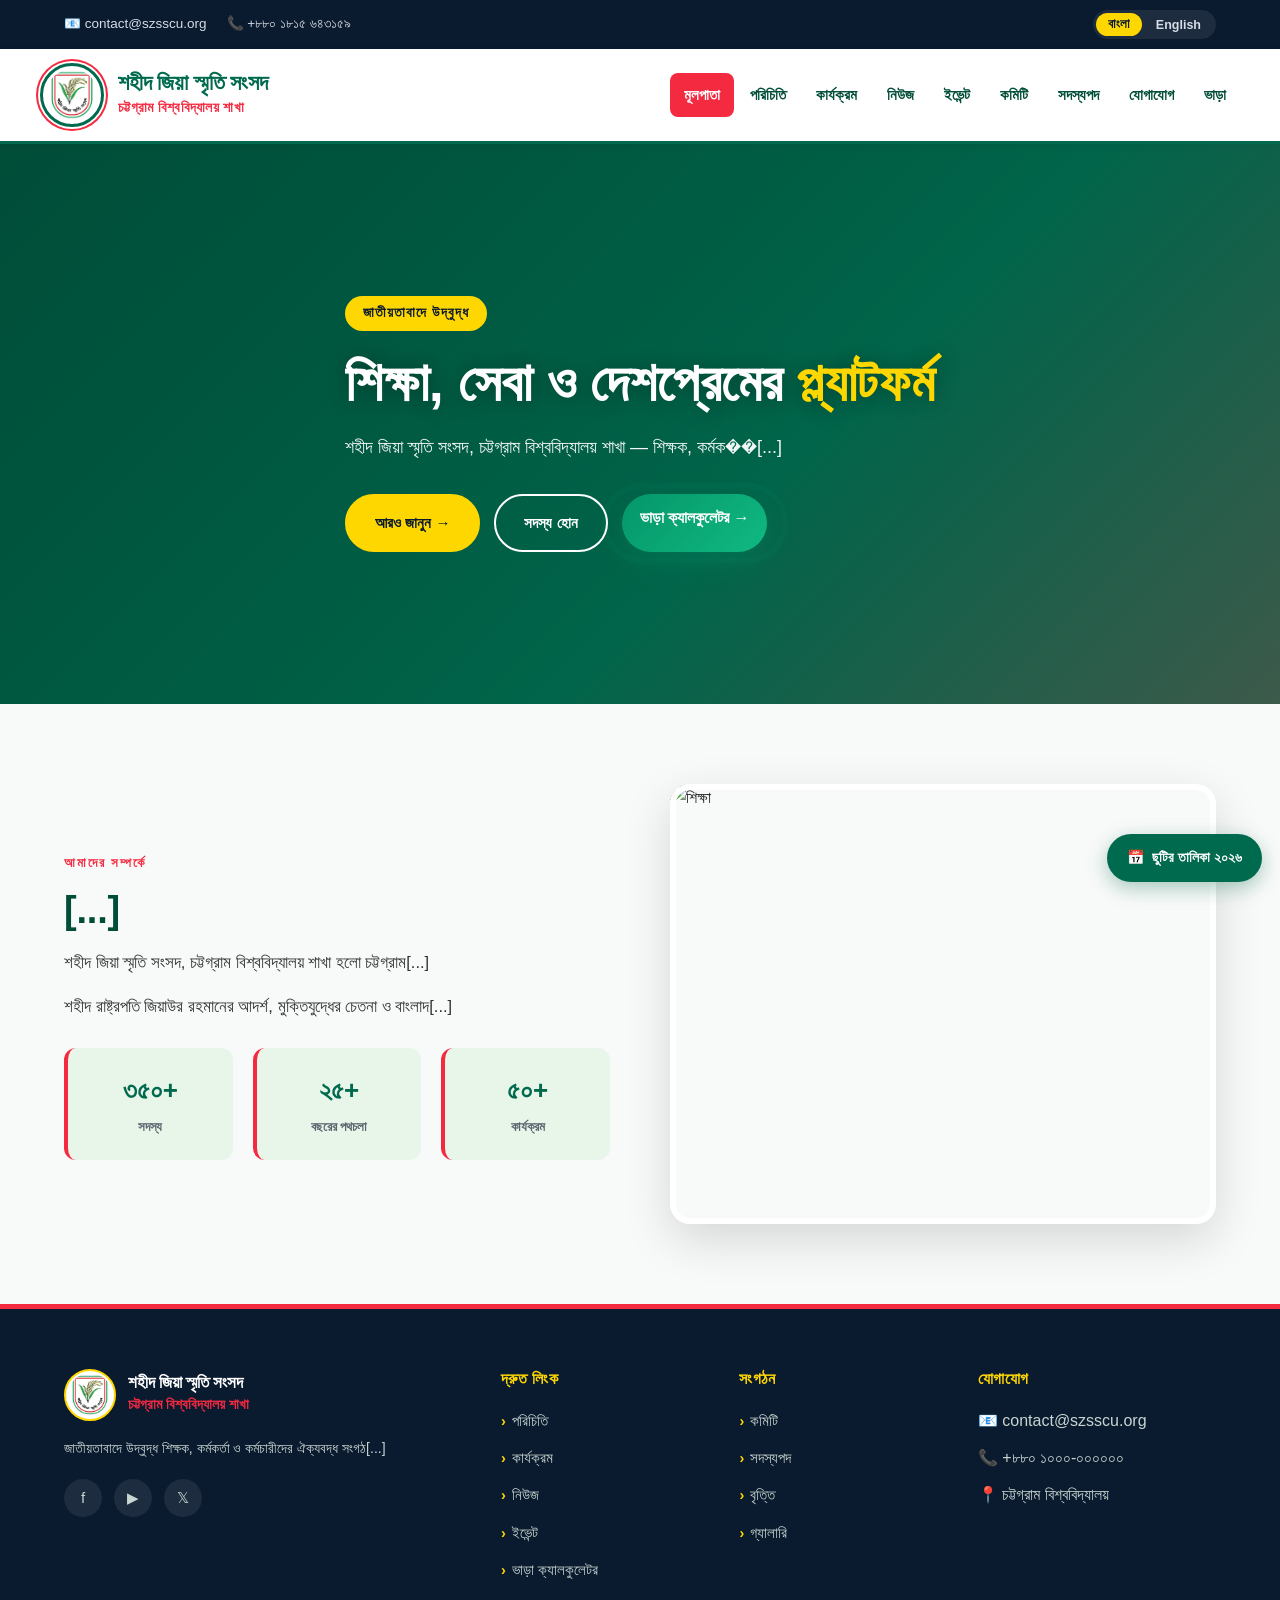
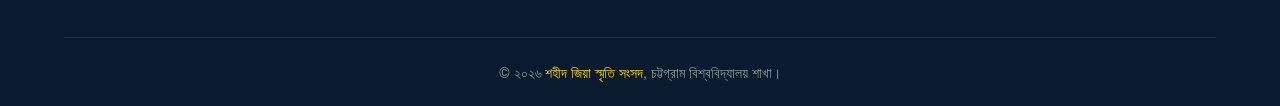
==== commit 95a832c9: "Add navbar & footer links + mobile floating CTA and stronger hero button effect (prefetch, accessibi" ====
--- a/index.html
+++ b/index.html
@@ -34,7 +34,10 @@
   <link rel="stylesheet" href="css/components.css">
   <link rel="stylesheet" href="css/utilities.css">
 
-  <!-- Highlighted Fare Calculator button styles -->
+  <!-- Prefetch the fare calculator for quicker load -->
+  <link rel="prefetch" href="/cucampusfare.html">
+
+  <!-- Highlighted Fare Calculator button styles + floating CTA -->
   <style>
     /* Prominent highlighted button for campus fare calculator */
     .btn--fare { 
@@ -43,32 +46,76 @@
       padding: 10px 18px;
       border-radius: 999px;
       font-weight: 700;
-      box-shadow: 0 8px 20px rgba(5,150,105,0.18);
+      box-shadow: 0 10px 30px rgba(16,185,129,0.16);
       display: inline-block;
-      transition: transform .15s ease, box-shadow .15s ease, opacity .15s ease;
-    }
-    .btn--fare:hover { transform: translateY(-3px); box-shadow: 0 14px 30px rgba(5,150,105,0.22); }
-    /* Subtle pulse to draw attention without being distracting */
-    .btn--pulse { position: relative; }
+      transition: transform .18s cubic-bezier(.2,.9,.2,1), box-shadow .18s ease, opacity .12s ease;
+      text-decoration: none;
+      position: relative;
+      overflow: visible;
+    }
+    .btn--fare:hover { transform: translateY(-4px) scale(1.02); box-shadow: 0 18px 40px rgba(16,185,129,0.22); }
+    /* Focus (accessibility) */
+    .btn--fare:focus { outline: 3px solid rgba(16,185,129,0.18); outline-offset: 4px; box-shadow: 0 14px 34px rgba(5,150,105,0.15); }
+
+    /* Strong initial attention animation */
+    @keyframes attention {
+      0% { transform: translateY(0) scale(1); box-shadow: 0 10px 30px rgba(16,185,129,0.15); }
+      30% { transform: translateY(-6px) scale(1.06); box-shadow: 0 22px 50px rgba(16,185,129,0.28); }
+      60% { transform: translateY(-2px) scale(1.02); box-shadow: 0 14px 36px rgba(16,185,129,0.20); }
+      100% { transform: translateY(0) scale(1); box-shadow: 0 10px 30px rgba(16,185,129,0.16); }
+    }
+    /* Gentle, continuous halo pulse */
     .btn--pulse::after {
       content: '';
       position: absolute; left: 50%; top: 50%; transform: translate(-50%, -50%);
-      width: 100%; height: 100%; border-radius: 999px;
-      box-shadow: 0 0 0 6px rgba(16,185,129,0.08);
-      animation: pulse 2.5s infinite ease-in-out;
+      width: 120%; height: 120%; border-radius: 999px;
+      box-shadow: 0 0 0 6px rgba(16,185,129,0.06);
+      animation: pulse 3.2s infinite ease-in-out;
       z-index: -1;
       pointer-events: none;
+      opacity: 0.9;
     }
     @keyframes pulse {
       0% { box-shadow: 0 0 0 0 rgba(16,185,129,0.12); }
-      70% { box-shadow: 0 0 0 12px rgba(16,185,129,0); }
+      60% { box-shadow: 0 0 0 18px rgba(16,185,129,0); }
       100% { box-shadow: 0 0 0 0 rgba(16,185,129,0); }
     }
 
-    /* Make sure button stands out on smaller screens */
+    /* Floating CTA (mobile) */
+    .float-fare {
+      position: fixed;
+      right: 16px;
+      bottom: 88px; /* above existing float-btn */
+      z-index: 9999;
+      display: none; /* visible on small screens via media query */
+      background: linear-gradient(135deg,#059669,#10b981);
+      color: white;
+      padding: 12px 14px;
+      border-radius: 999px;
+      font-weight: 800;
+      box-shadow: 0 18px 40px rgba(16,185,129,0.22);
+      text-decoration: none;
+      transform: translateY(0);
+      transition: transform .18s ease, opacity .12s ease;
+    }
+    .float-fare:hover { transform: translateY(-6px); }
+    .float-fare:focus { outline: 3px solid rgba(16,185,129,0.14); outline-offset: 4px; }
+
+    /* Show floating CTA on small screens */
+    @media (max-width: 900px) {
+      .float-fare { display: inline-flex; align-items:center; gap:8px; }
+    }
+
+    /* Keep both float buttons from overlapping on very small screens */
+    @media (max-width: 480px) {
+      .float-fare { right: 12px; bottom: 90px; padding: 12px 12px; }
+      .float-btn { left: 12px; bottom: 12px; }
+    }
+
+    /* Ensure hero CTAs stack nicely on mobile */
     @media (max-width: 640px) {
-      .btn--fare { padding: 12px 16px; font-size: 0.95rem; }
       .hero__ctas { display:flex; flex-direction:column; gap:10px; align-items:center; }
+      .btn--fare { width: auto; }
     }
   </style>
 
@@ -126,6 +173,8 @@
         <li><a href="#committee" data-bn="কমিটি" data-en="Committee">কমিটি</a></li>
         <li><a href="#membership" data-bn="সদস্যপদ" data-en="Membership">সদস্যপদ</a></li>
         <li><a href="#contact" data-bn="যোগাযোগ" data-en="Contact">যোগাযোগ</a></li>
+        <!-- New: top-nav quick link to the fare calculator -->
+        <li><a href="cucampusfare.html" data-bn="ভাড়া" data-en="Fare Calculator" class="nav__fare">ভাড়া</a></li>
       </ul>
     </nav>
   </div>
@@ -148,8 +197,8 @@
       <div class="hero__ctas">
         <a href="#about" class="btn btn--gold" data-bn="আরও জানুন" data-en="Learn More">আরও জানুন →</a>
         <a href="#membership" class="btn btn--ghost" data-bn="সদস্য হোন" data-en="Join Us">সদস্য হোন</a>
-        <!-- Added: Highlighted Fare Calculator button linking to cucampusfare.html -->
-        <a href="cucampusfare.html" class="btn--fare btn--pulse" data-bn="ভাড়া ক্যালকুলেটর" data-en="Fare Calculator">ভাড়া ক্যালকুলেটর →</a>
+        <!-- Hero: Highlighted Fare Calculator button linking to cucampusfare.html. Opens in new tab, accessible -->
+        <a id="heroFareBtn" href="cucampusfare.html" target="_blank" rel="noopener" class="btn--fare btn--pulse" aria-label="Open Fare Calculator (নতুন ট্যাবে খুলুন)" title="ভাড়া ক্যালকুলেটর — নতুন ট্যাবে খুলুন" data-bn="ভাড়া ক্যালকুলেটর" data-en="Fare Calculator">ভাড়া ক্যালকুলেটর →</a>
       </div>
     </div>
   </section>
@@ -173,68 +222,6 @@
           <img src="https://i.pinimg.com/736x/4d/ef/a2/4defa2b09c58f19b0c48ee95af27e1b0.jpg" alt="শিক্ষা" loading="lazy" decoding="async">
         </div>
       </div>
-    </div>
-  </section>
-
-  <!-- ============ TABS ============ -->
-  <section class="section section--green" id="activities">
-    <div class="container">
-      <div class="section__head">
-        <span class="section__eyebrow" data-bn="আমাদের কার্যক্রম" data-en="Our Activities">আমাদের কার্যক্রম</span>
-        <h2 class="section__title" data-bn="যা আমরা করি" data-en="What We Do">যা আমরা করি</h2>
-      </div>
-      <div class="tabs">
-        <div class="tabs__nav" role="tablist">
-          <button class="tabs__btn active" data-bn="📚 শিক্ষা" data-en="📚 Education">📚 শিক্ষা</button>
-          <button class="tabs__btn" data-bn="🤝 সেবা" data-en="🤝 Service">🤝 সেবা</button>
-          <button class="tabs__btn" data-bn="🎉 দিবস" data-en="🎉 Events">🎉 দিবস</button>
-          <button class="tabs__btn" data-bn="🏆 ক্রীড়া" data-en="🏆 Sports">🏆 ক্রীড়া</button>
-        </div>
-        <div class="tabs__panel active">
-          <img src="https://images.unsplash.com/photo-1497633762265-9d179a990aa6?auto=format&fit=crop&w=900&q=80" alt="শিক্ষা" loading="lazy" decoding="async">
-          <div>
-            <h3 data-bn="শিক্ষা ও গবেষণা" data-en="Education &amp; Research">শিক্ষা ও গবেষণা</h3>
-            <p data-bn="শিক্ষক-গবেষকদের জন্য সেমিনার, সিম্পোজিয়াম, প্রকাশনা সহায়তা ও ��[...]">শিক্ষক-গবেষকদের জন্য সেমিনার, সিম্পোজিয়াম, প্রকাশনা সহায়তা ও ক্যা[...]</p>
-            <a href="#news" class="btn btn--outline btn--sm" data-bn="বিস্তারিত" data-en="Details">বিস্তারিত →</a>
-          </div>
-        </div>
-        <div class="tabs__panel">
-          <img src="https://images.unsplash.com/photo-1593113646773-028c64a8f1b8?auto=format&fit=crop&w=900&q=80" alt="সেবা" loading="lazy" decoding="async">
-          <div>
-            <h3 data-bn="মানবসেবা" data-en="Humanitarian Service">মানবসেবা</h3>
-            <p data-bn="রক্তদান, চিকিৎসা সহায়তা, শীতবস্ত্র বিতরণ ও অসহায় শিক্ষার্থীদে[...]"></p>
-            <a href="#gallery" class="btn btn--outline btn--sm" data-bn="গ্যালারি দেখুন" data-en="View Gallery">গ্যালারি দেখুন →</a>
-          </div>
-        </div>
-        <div class="tabs__panel">
-          <img src="https://images.unsplash.com/photo-1533174072545-7a4b6ad7a6c3?auto=format&fit=crop&w=900&q=80" alt="দিবস" loading="lazy" decoding="async">
-          <div>
-            <h3 data-bn="জাতীয় দিবস উদযাপন" data-en="National Day Celebrations">জাতীয় দিবস উদযাপন</h3>
-            <p data-bn="স্বাধীনতা দিবস, বিজয় দিবস, জাতীয় শোক দিবস ও শহীদ জিয়াউর রহমানে[...]">স্বাধীনতা দিবস, বিজয় দিবস, জাতীয় শোক দিবস ও শহীদ জিয়াউর রহমানের জন[...]</p>
-            <a href="#events" class="btn btn--outline btn--sm" data-bn="ইভেন্ট দেখুন" data-en="View Events">ইভেন্ট দেখুন →</a>
-          </div>
-        </div>
-        <div class="tabs__panel">
-          <img src="https://images.unsplash.com/photo-1461896836934-ffe607ba8211?auto=format&fit=crop&w=900&q=80" alt="ক্রীড়া" loading="lazy" decoding="async">
-          <div>
-            <h3 data-bn="ক্রীড়া ও সাংস্কৃতিক" data-en="Sports &amp; Cultural">ক্রীড়া ও সাংস্কৃতিক</h3>
-            <p data-bn="বার্ষিক ক্রীড়া প্রতিযোগিতা, সাংস্কৃতিক সন্ধ্যা ও বিতর্ক প্রতি�[...]">বার্ষিক ক্রীড়া প্রতিযোগিতা, সাংস্কurous[...]</p>
-            <a href="#gallery" class="btn btn--outline btn--sm" data-bn="গ্যালারি দেখুন" data-en="View Gallery">গ্যালারি দেখুন →</a>
-          </div>
-        </div>
-      </div>
-    </div>
-  </section>
-
-  <!-- ============ NEWS ============ -->
-  <section class="section" id="news">
-    <div class="container">
-      <div class="section__head">
-        <span class="section__eyebrow" data-bn="সংবাদ ও ব্লগ" data-en="News &amp; Blog">সংবাদ ও ব্লগ</span>
-        <h2 class="section__title" data-bn="সাম্প্রতিক খবর" data-en="Latest Updates">সাম্প্রতিক খবর</h2>
-        <p class="section__desc" data-bn="সংগঠনের সর্বশেষ কার্যক্রম, ঘোষণা ও সাফল্যের খবরাখবর।" data-en="Latest activities, announcements & achievements."></p>
-      </div>
-      <div class="news__grid" id="newsGrid"><!-- JS render --></div>
     </div>
   </section>
 
@@ -266,6 +253,8 @@
             <li><a href="#activities" data-bn="কার্যক্রম" data-en="Activities">কার্যক্রম</a></li>
             <li><a href="#news" data-bn="নিউজ" data-en="News">নিউজ</a></li>
             <li><a href="#events" data-bn="ইভেন্ট" data-en="Events">ইভেন্ট</a></li>
+            <!-- New: quick link in footer -->
+            <li><a href="cucampusfare.html" data-bn="ভাড়া ক্যালকুলেটর" data-en="Fare Calculator">ভাড়া ক্যালকুলেটর</a></li>
           </ul>
         </div>
         <div>
@@ -292,11 +281,27 @@
     </div>
   </footer>
 
-  <!-- ============ Floating + back-to-top (existing) ============ -->
+  <!-- Floating + back-to-top (existing) ============ -->
   <a href="chuti.html" class="float-btn">📅 <span data-bn="ছুটির তালিকা ২০২৬" data-en="Holiday List 2026">ছুটির তালিকা ২০২৬</span></a>
   <button class="back-top" id="backTop" aria-label="Back to top" type="button">↑</button>
 
+  <!-- Floating fare CTA (mobile) -->
+  <a href="cucampusfare.html" class="float-fare" target="_blank" rel="noopener" aria-label="Fare Calculator" title="ভাড়া ক্যালকুলেটর">🚌 ভাড়া ক্যালকুলেটর</a>
+
   <!-- Entry point -->
   <script type="module" src="js/main.js"></script>
+
+  <!-- Small script to trigger one-time attention animation (immediate but not looping) -->
+  <script>
+    document.addEventListener('DOMContentLoaded', function(){
+      const btn = document.getElementById('heroFareBtn');
+      if(!btn) return;
+      // Add attention animation class briefly
+      btn.style.animation = 'attention 1200ms cubic-bezier(.2,.9,.2,1) 1';
+      // ensure pulse remains via btn--pulse
+      // re-run a softer attention after 2.5s to catch delayed viewers
+      setTimeout(()=>{ btn.style.animation = 'attention 900ms cubic-bezier(.2,.9,.2,1) 1'; }, 2500);
+    });
+  </script>
 </body>
 </html>
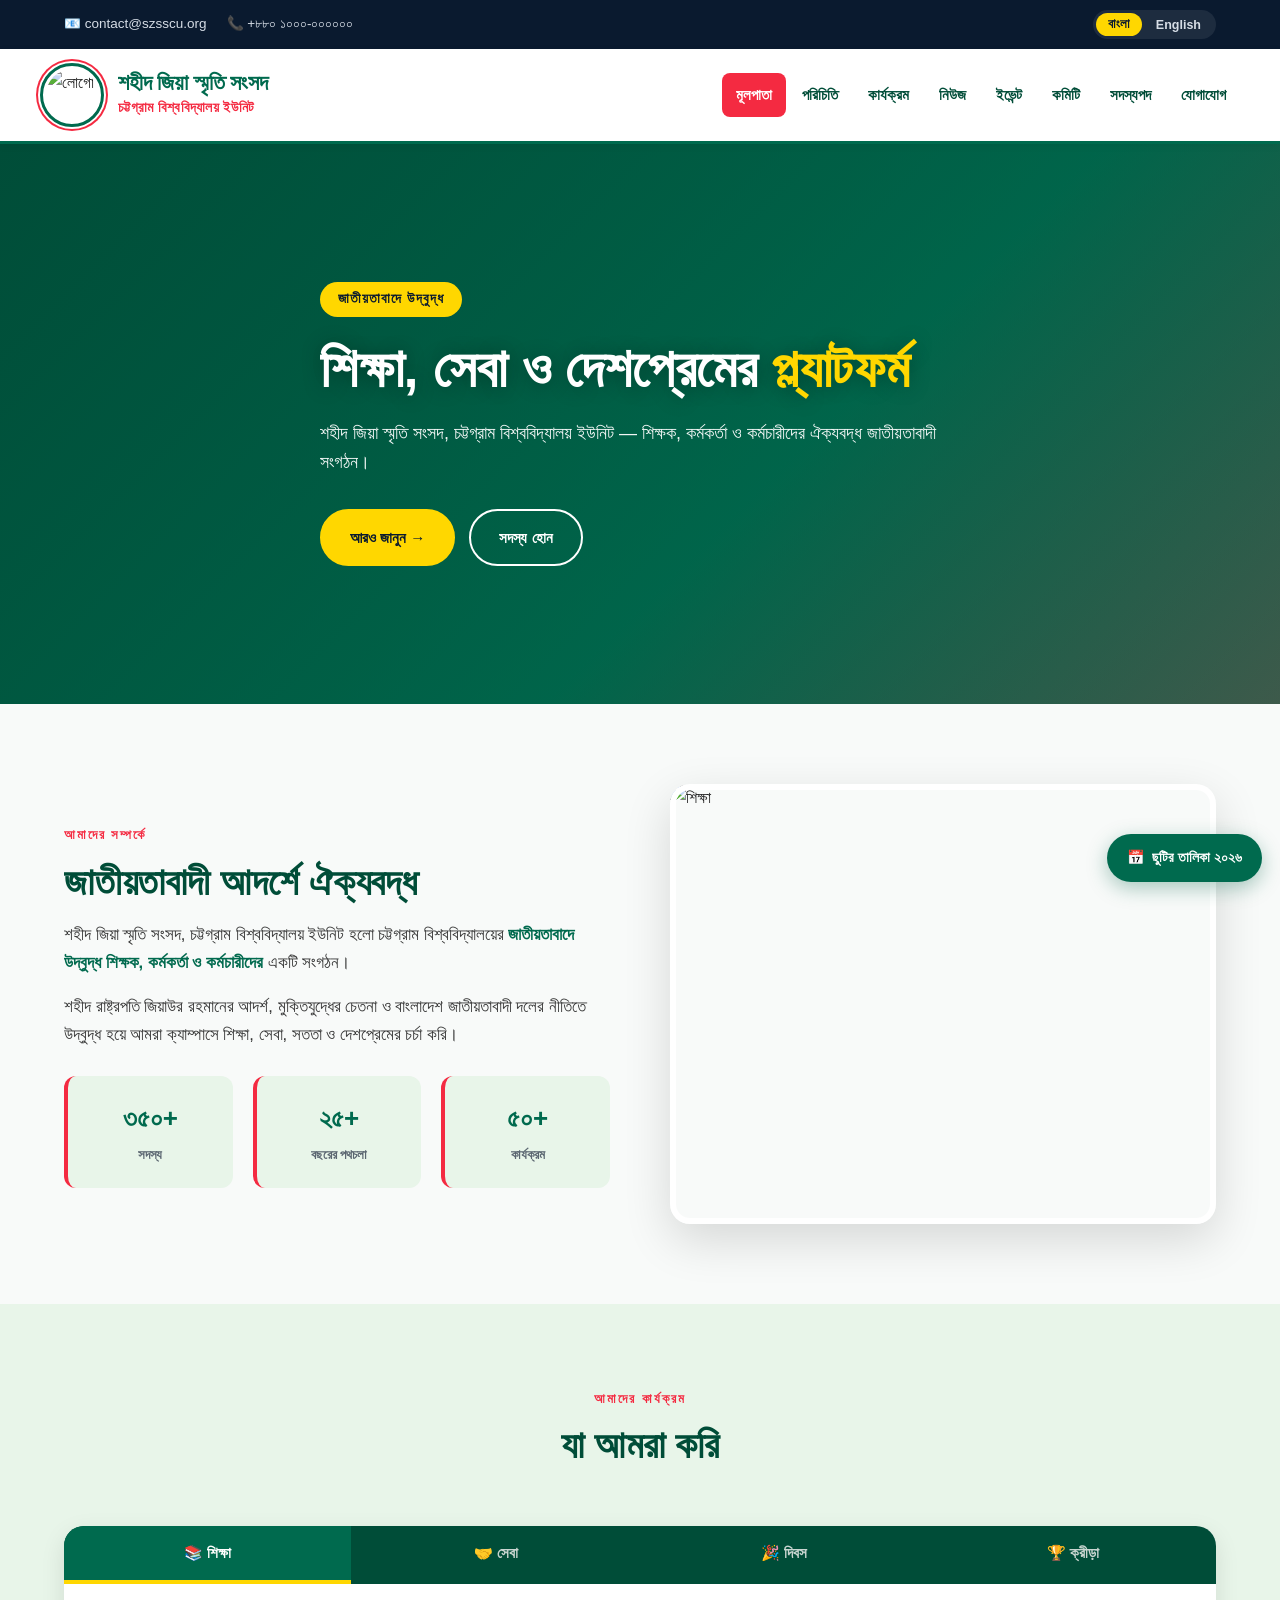
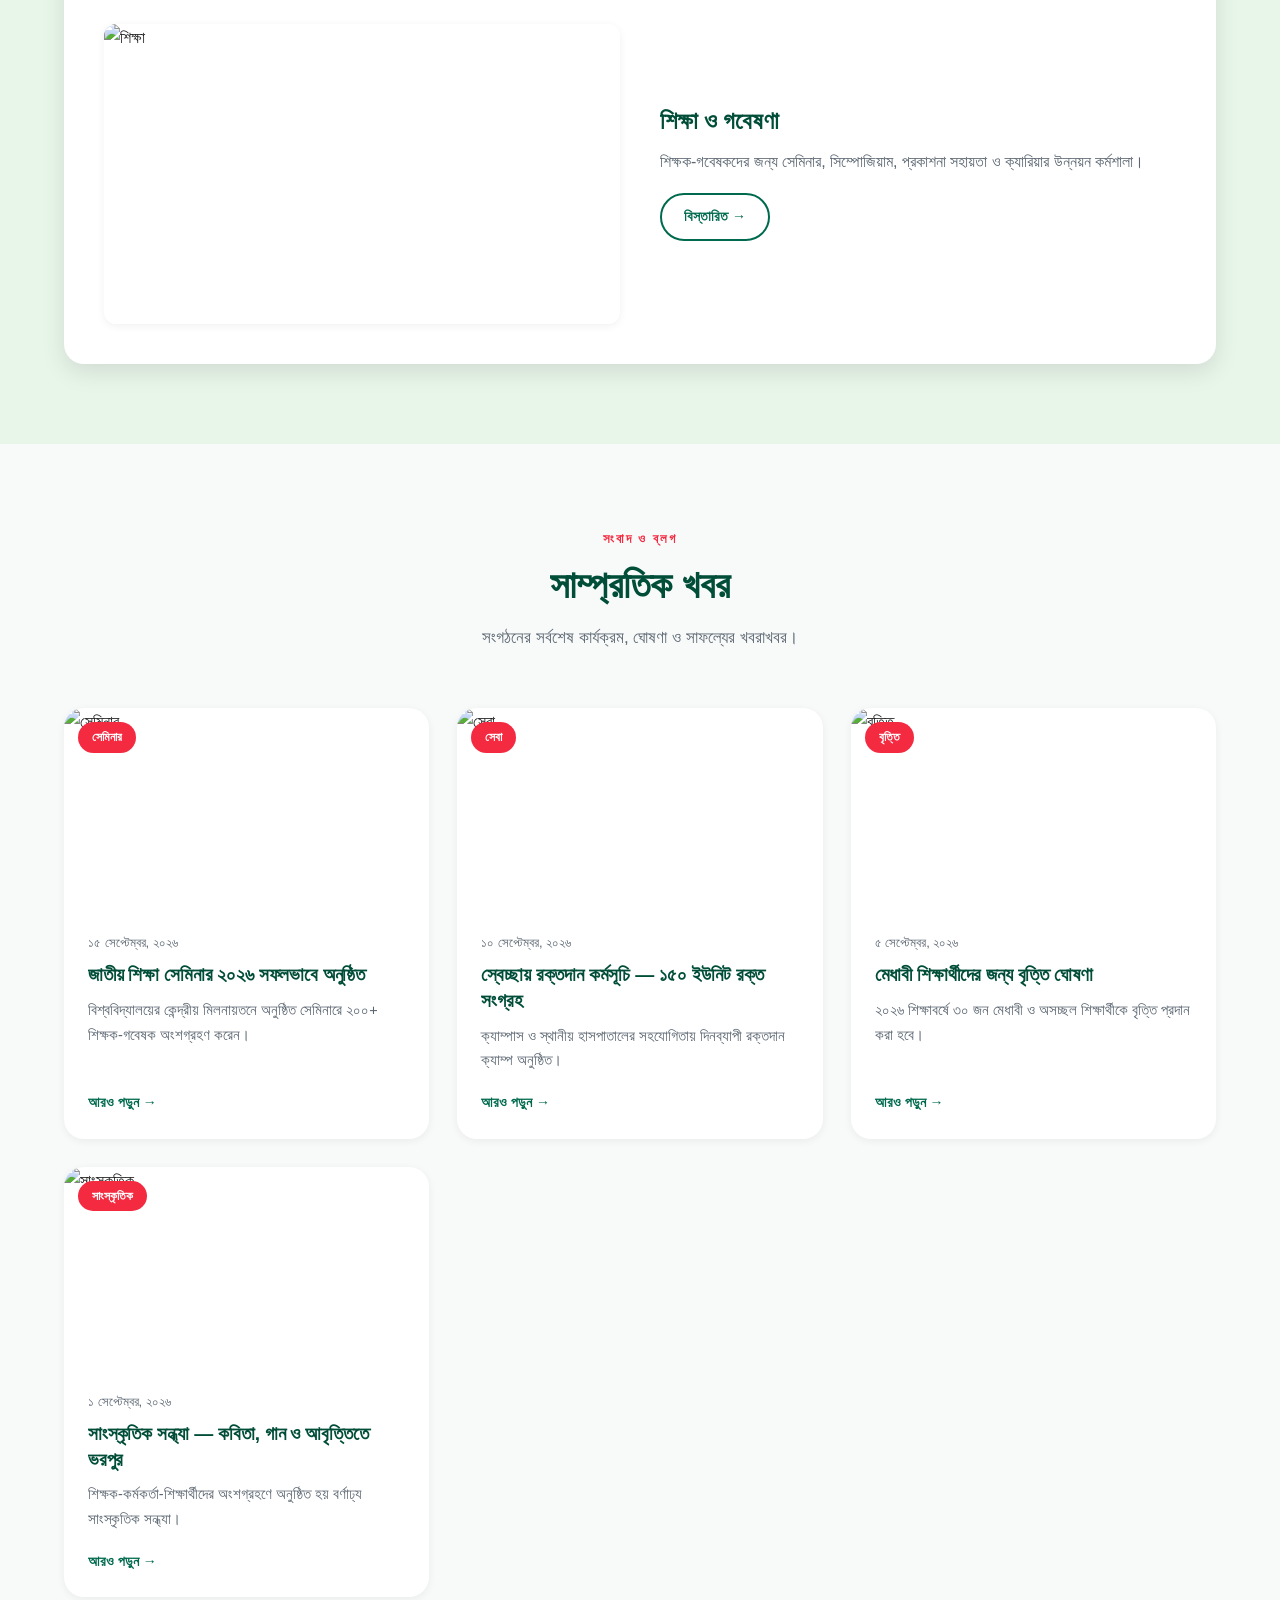
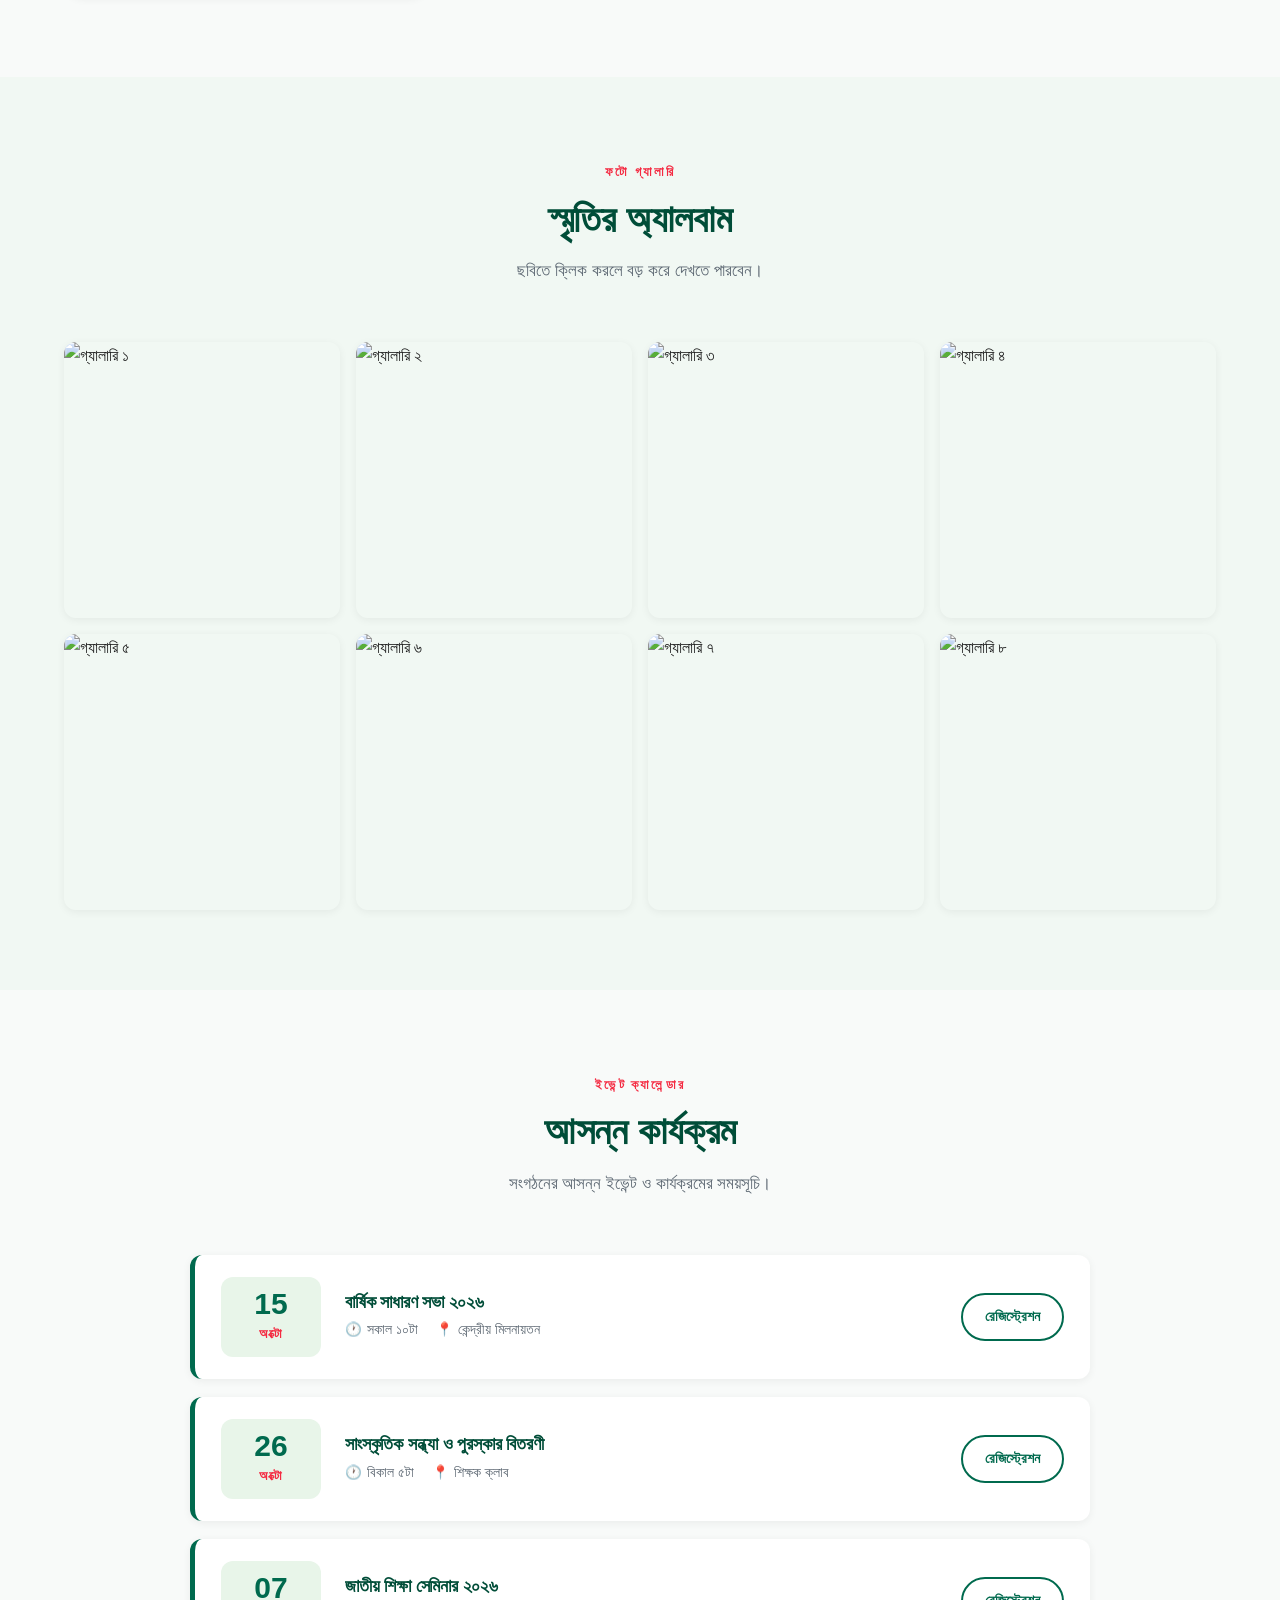
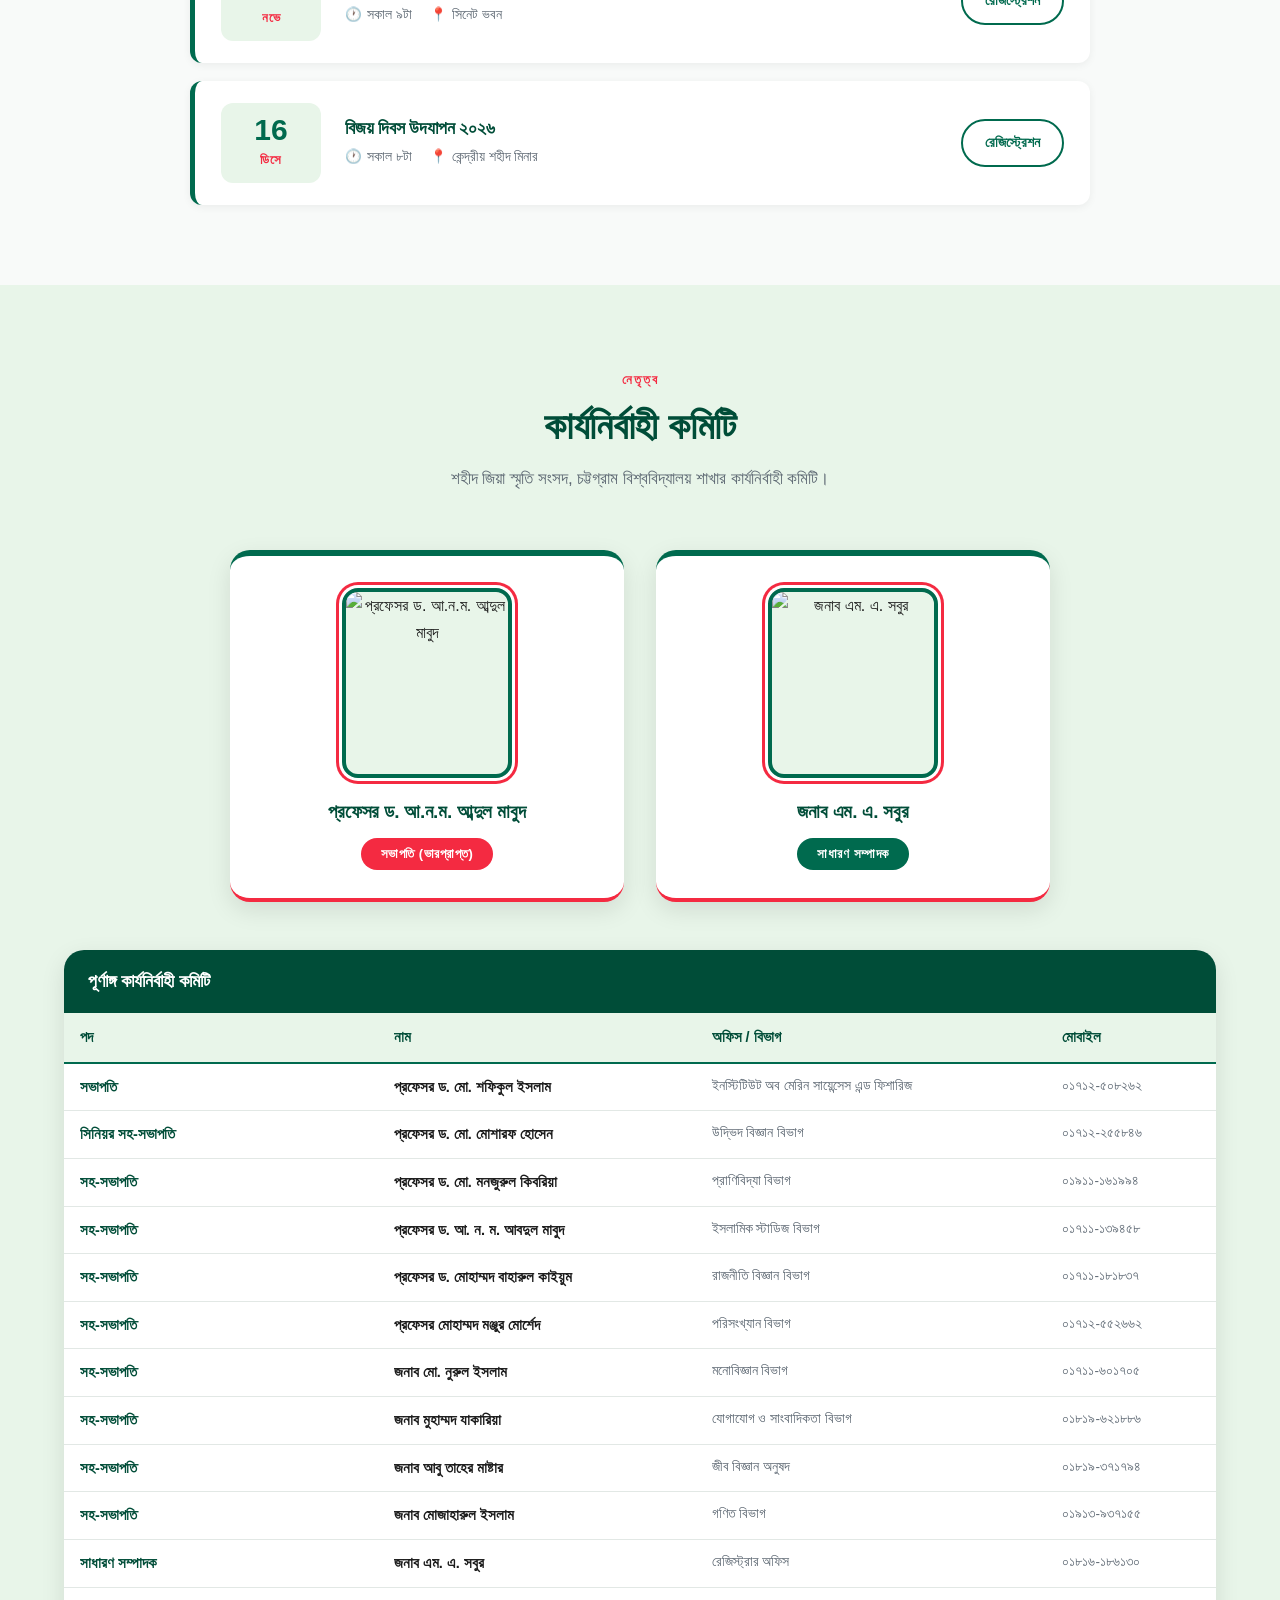
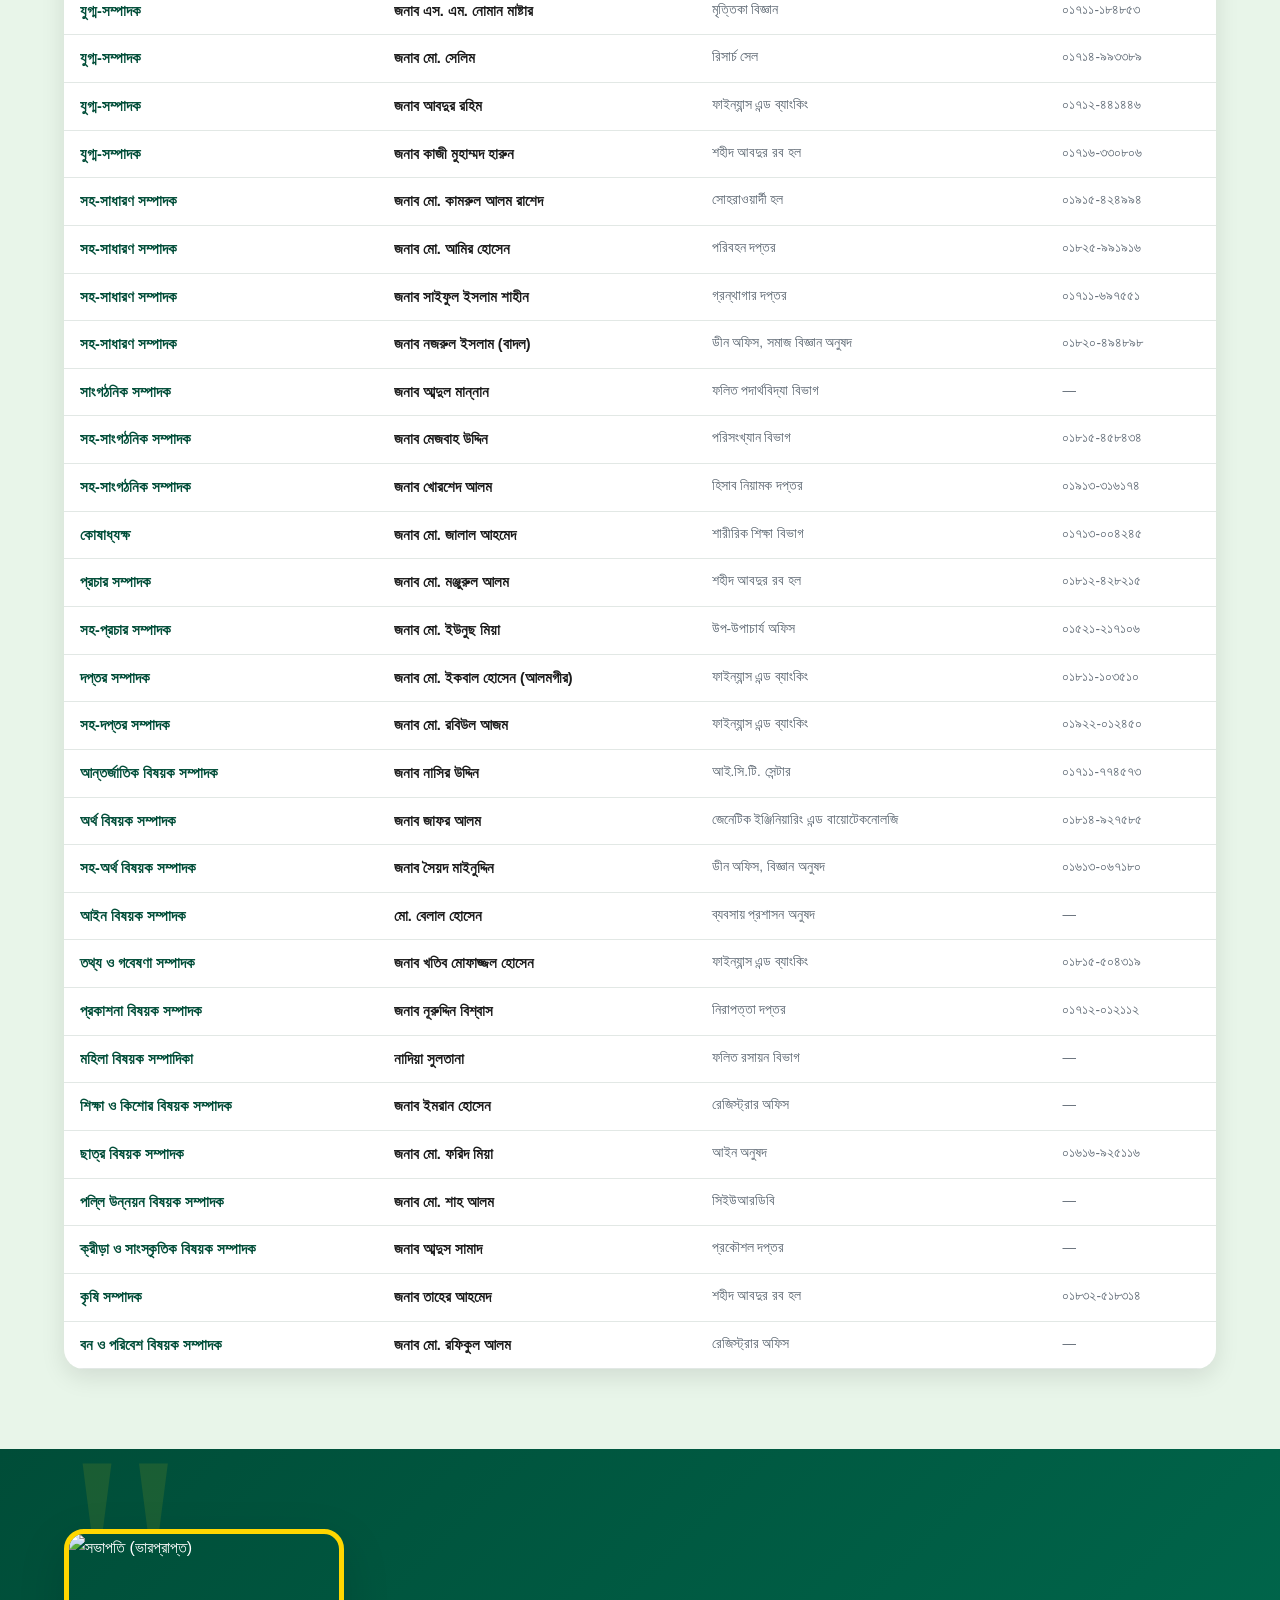
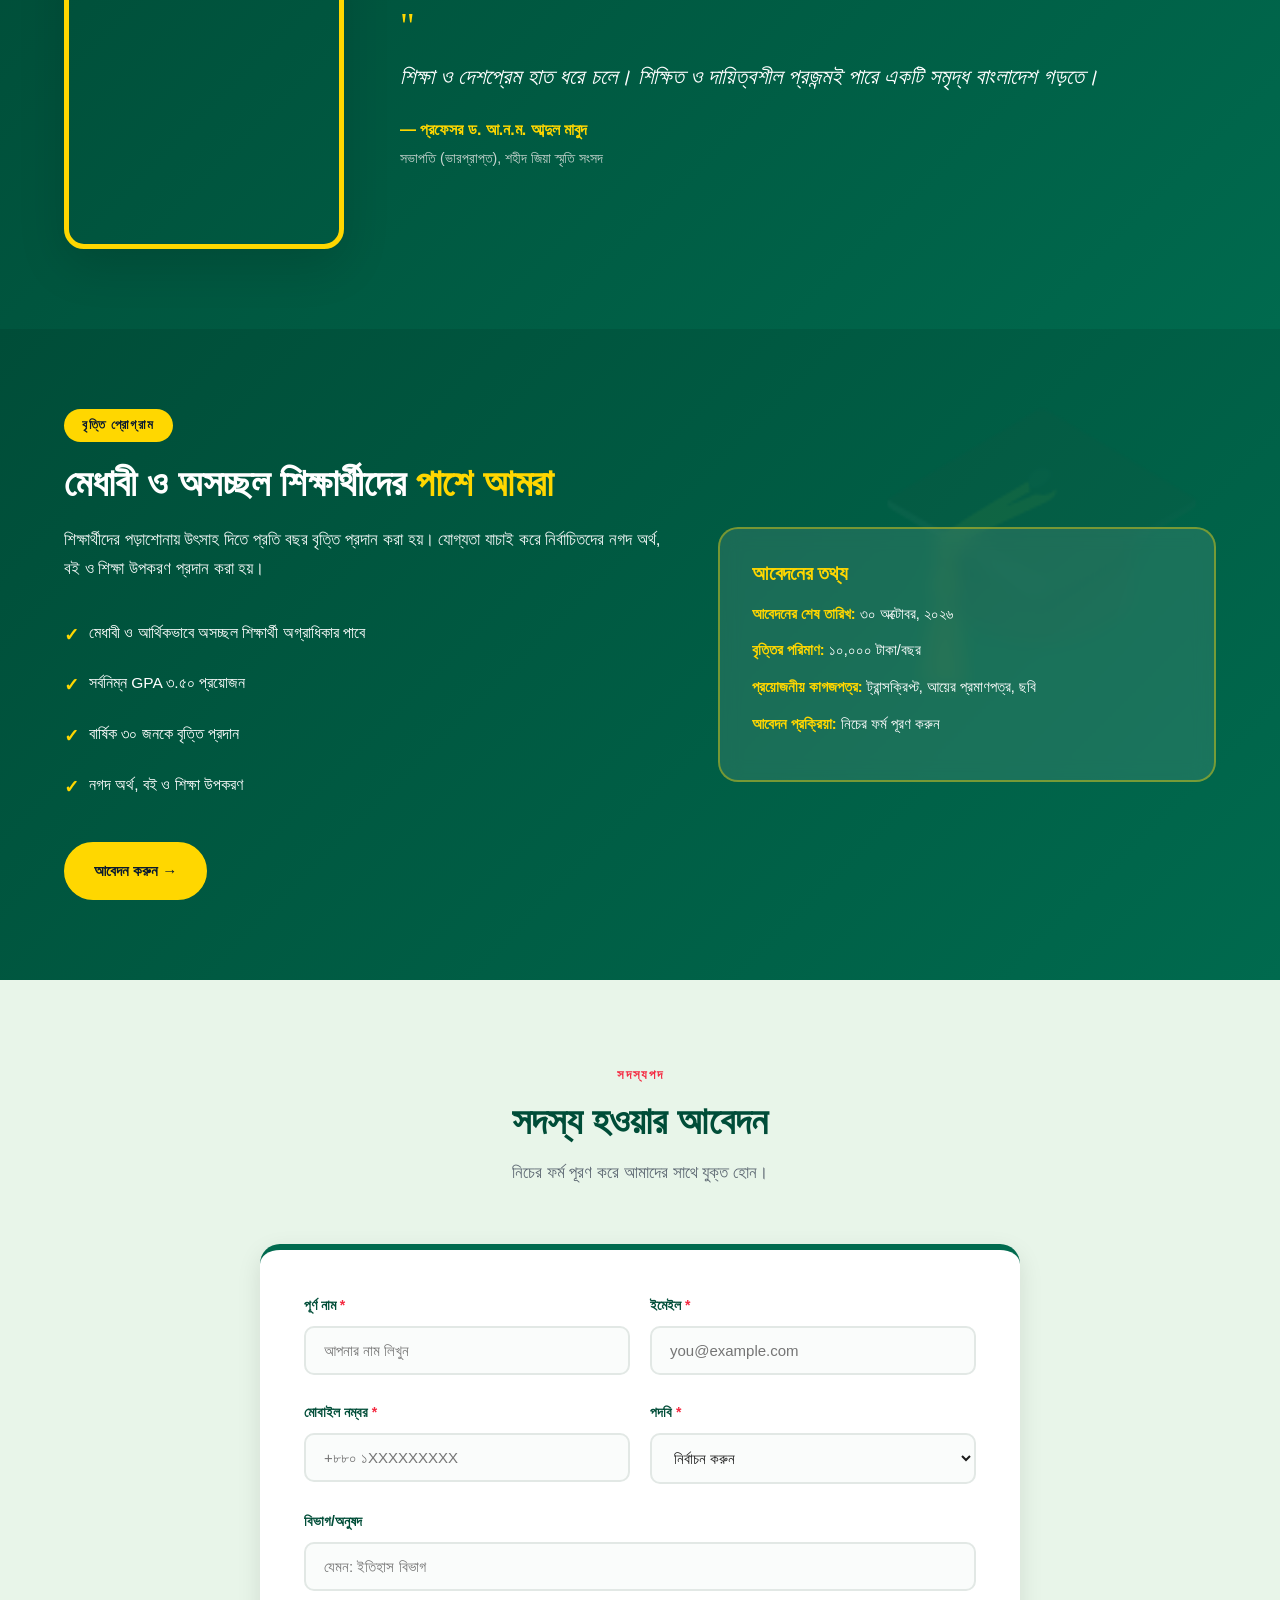
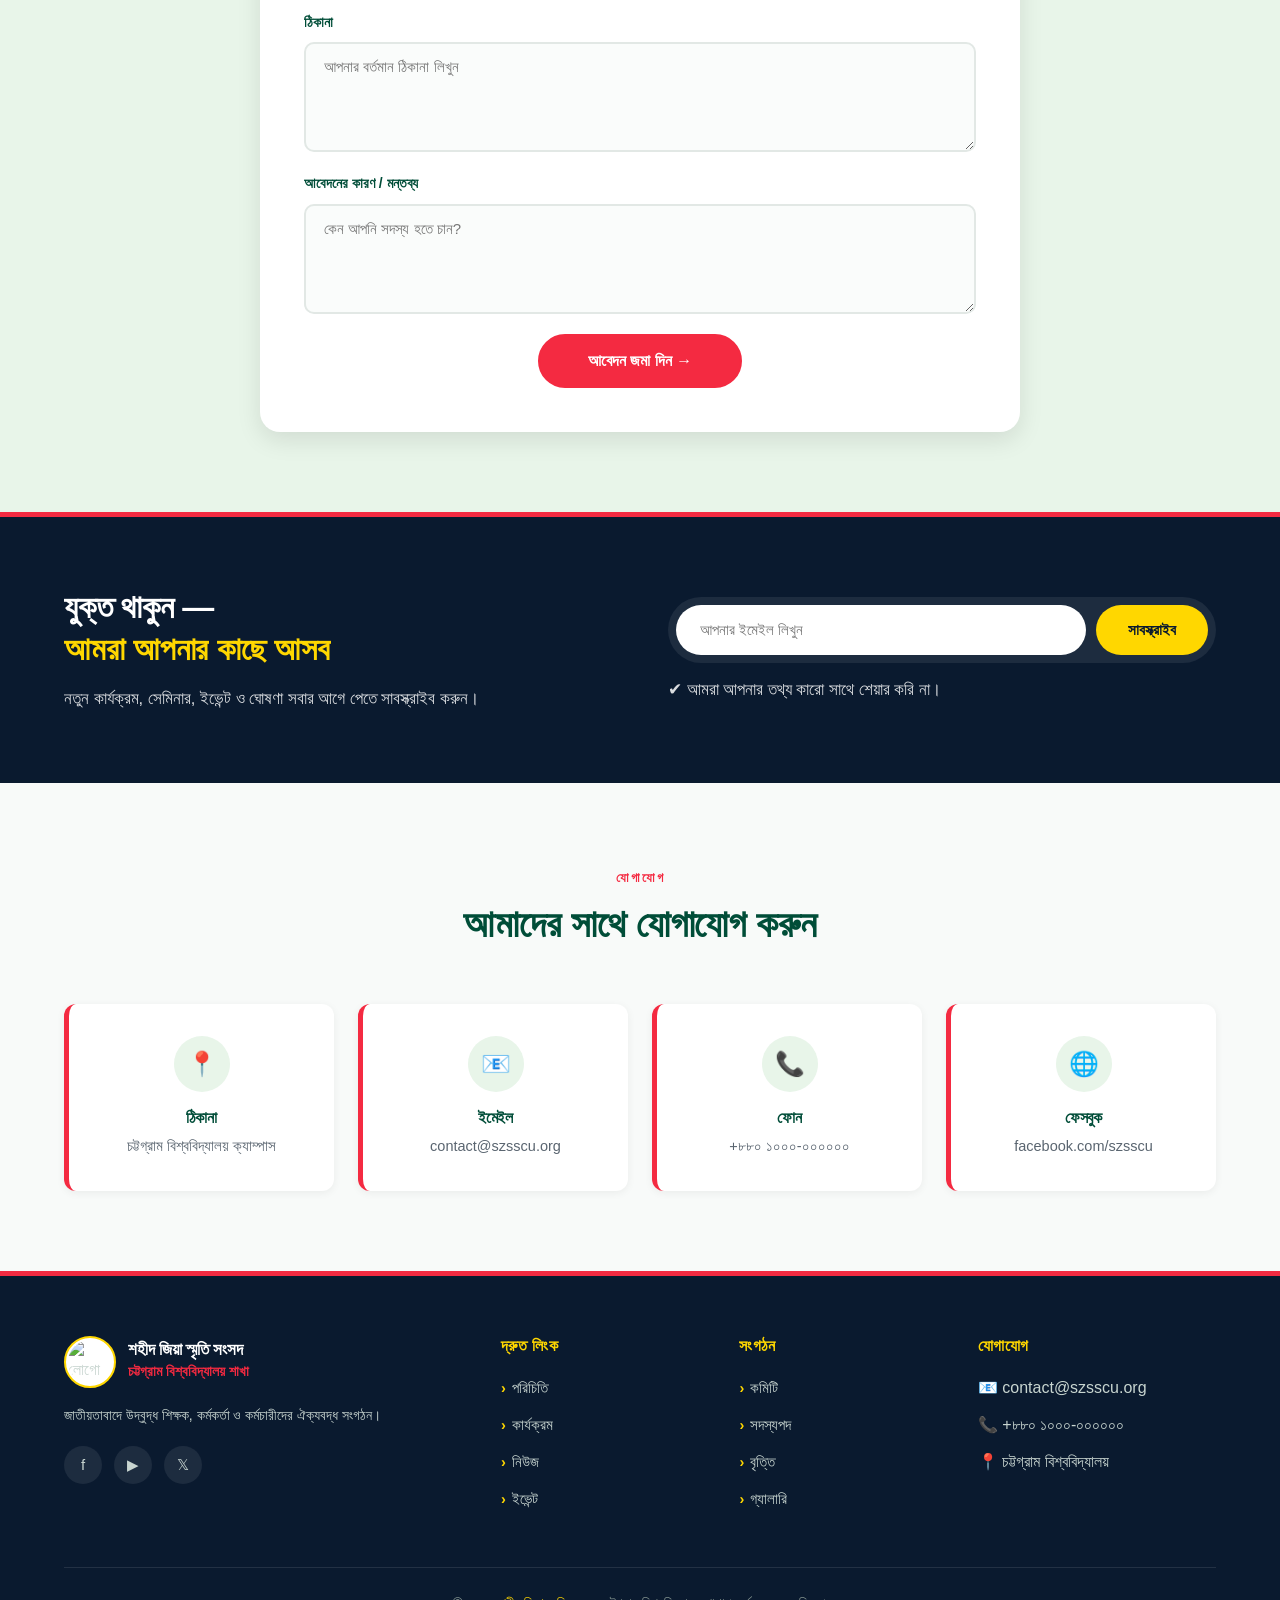
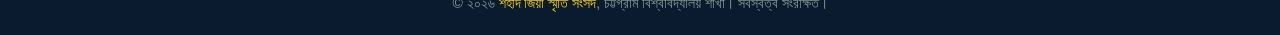
==== commit 676ff476: "Add files via upload" ====
--- a/index.html
+++ b/index.html
@@ -3,11 +3,11 @@
 <head>
   <meta charset="UTF-8">
   <meta name="viewport" content="width=device-width, initial-scale=1.0">
-  <title>শহীদ জিয়া স্মৃতি সংসদ | চট্টগ্রাম বিশ্ববিদ্যালয় শাখা</title>
-  <meta name="description" content="শহীদ জিয়া স্মৃতি সংসদ, চট্টগ্রাম বিশ্ববিদ্যালয় শাখা – শহী��[...]">
+  <title>শহীদ জিয়া স্মৃতি সংসদ | চট্টগ্রাম বিশ্ববিদ্যালয় ইউনিট</title>
+  <meta name="description" content="শহীদ জিয়া স্মৃতি সংসদ, চট্টগ্রাম বিশ্ববিদ্যালয় ইউনিট – জাতীয়তাবাদে উদ্বুদ্ধ শিক্ষক, কর্মকর্তা ও কর্মচারীদের সংগঠন।">
   <link rel="canonical" href="https://szsscu.org/">
-  <meta property="og:title" content="শহীদ জিয়া স্মৃতি সংসদ – চট্টগ্রাম বিশ্ববিদ্যালয় শাখা">
-  <meta property="og:description" content="শহীদ প্রেসিডেন্ট জিয়াউর রহমানরে আজীবন স্মৃতি সংরক্ষণ পর��[...]">
+  <meta property="og:title" content="শহীদ জিয়া স্মৃতি সংসদ – চট্টগ্রাম বিশ্ববিদ্যালয় ইউনিট">
+  <meta property="og:description" content="জাতীয়তাবাদে উদ্বুদ্ধ শিক্ষক, কর্মকর্তা ও কর্মচারীদের সংগঠন।">
   <meta property="og:type" content="website">
   <meta property="og:image" content="logo.png">
   <meta name="twitter:card" content="summary_large_image">
@@ -26,7 +26,7 @@
 
   <link rel="preconnect" href="https://fonts.googleapis.com">
   <link rel="preconnect" href="https://fonts.gstatic.com" crossorigin>
-  <link href="https://fonts.googleapis.com/css2?family=Hind+Siliguri:wght@300;400;500;600;700&family=Anek+Bangla:wght@400;500;600;700;800&family=Inter:wght@400;500;600;700;800&display=swap" rel="s[...]">
+  <link href="https://fonts.googleapis.com/css2?family=Hind+Siliguri:wght@300;400;500;600;700&family=Anek+Bangla:wght@400;500;600;700;800&family=Inter:wght@400;500;600;700;800&display=swap" rel="stylesheet">
 
   <link rel="stylesheet" href="css/variables.css">
   <link rel="stylesheet" href="css/base.css">
@@ -34,100 +34,15 @@
   <link rel="stylesheet" href="css/components.css">
   <link rel="stylesheet" href="css/utilities.css">
 
-  <!-- Prefetch the fare calculator for quicker load -->
-  <link rel="prefetch" href="/cucampusfare.html">
-
-  <!-- Highlighted Fare Calculator button styles + floating CTA -->
-  <style>
-    /* Prominent highlighted button for campus fare calculator */
-    .btn--fare { 
-      background: linear-gradient(135deg,#059669,#10b981);
-      color: #fff;
-      padding: 10px 18px;
-      border-radius: 999px;
-      font-weight: 700;
-      box-shadow: 0 10px 30px rgba(16,185,129,0.16);
-      display: inline-block;
-      transition: transform .18s cubic-bezier(.2,.9,.2,1), box-shadow .18s ease, opacity .12s ease;
-      text-decoration: none;
-      position: relative;
-      overflow: visible;
-    }
-    .btn--fare:hover { transform: translateY(-4px) scale(1.02); box-shadow: 0 18px 40px rgba(16,185,129,0.22); }
-    /* Focus (accessibility) */
-    .btn--fare:focus { outline: 3px solid rgba(16,185,129,0.18); outline-offset: 4px; box-shadow: 0 14px 34px rgba(5,150,105,0.15); }
-
-    /* Strong initial attention animation */
-    @keyframes attention {
-      0% { transform: translateY(0) scale(1); box-shadow: 0 10px 30px rgba(16,185,129,0.15); }
-      30% { transform: translateY(-6px) scale(1.06); box-shadow: 0 22px 50px rgba(16,185,129,0.28); }
-      60% { transform: translateY(-2px) scale(1.02); box-shadow: 0 14px 36px rgba(16,185,129,0.20); }
-      100% { transform: translateY(0) scale(1); box-shadow: 0 10px 30px rgba(16,185,129,0.16); }
-    }
-    /* Gentle, continuous halo pulse */
-    .btn--pulse::after {
-      content: '';
-      position: absolute; left: 50%; top: 50%; transform: translate(-50%, -50%);
-      width: 120%; height: 120%; border-radius: 999px;
-      box-shadow: 0 0 0 6px rgba(16,185,129,0.06);
-      animation: pulse 3.2s infinite ease-in-out;
-      z-index: -1;
-      pointer-events: none;
-      opacity: 0.9;
-    }
-    @keyframes pulse {
-      0% { box-shadow: 0 0 0 0 rgba(16,185,129,0.12); }
-      60% { box-shadow: 0 0 0 18px rgba(16,185,129,0); }
-      100% { box-shadow: 0 0 0 0 rgba(16,185,129,0); }
-    }
-
-    /* Floating CTA (mobile) */
-    .float-fare {
-      position: fixed;
-      right: 16px;
-      bottom: 88px; /* above existing float-btn */
-      z-index: 9999;
-      display: none; /* visible on small screens via media query */
-      background: linear-gradient(135deg,#059669,#10b981);
-      color: white;
-      padding: 12px 14px;
-      border-radius: 999px;
-      font-weight: 800;
-      box-shadow: 0 18px 40px rgba(16,185,129,0.22);
-      text-decoration: none;
-      transform: translateY(0);
-      transition: transform .18s ease, opacity .12s ease;
-    }
-    .float-fare:hover { transform: translateY(-6px); }
-    .float-fare:focus { outline: 3px solid rgba(16,185,129,0.14); outline-offset: 4px; }
-
-    /* Show floating CTA on small screens */
-    @media (max-width: 900px) {
-      .float-fare { display: inline-flex; align-items:center; gap:8px; }
-    }
-
-    /* Keep both float buttons from overlapping on very small screens */
-    @media (max-width: 480px) {
-      .float-fare { right: 12px; bottom: 90px; padding: 12px 12px; }
-      .float-btn { left: 12px; bottom: 12px; }
-    }
-
-    /* Ensure hero CTAs stack nicely on mobile */
-    @media (max-width: 640px) {
-      .hero__ctas { display:flex; flex-direction:column; gap:10px; align-items:center; }
-      .btn--fare { width: auto; }
-    }
-  </style>
-
   <script type="application/ld+json">
   {
     "@context": "https://schema.org",
     "@type": "Organization",
-    "name": "শহীদ জিয়া স্মৃতি সংসদ, চট্টগ্রাম বিশ্ববিদ্যালয় শাখা",
+    "name": "শহীদ জিয়া স্মৃতি সংসদ, চট্টগ্রাম বিশ্ববিদ্যালয় ইউনিট",
     "alternateName": "SZSS CU Unit",
     "url": "https://szsscu.org",
     "logo": "https://szsscu.org/logo.png",
-    "description": "শহীদ প্রেসিডেন্ট জিয়াউর রহমানরে আজীবন স্মৃতি সংরক্ষণ পরিষদ।"
+    "description": "জাতীয়তাবাদে উদ্বুদ্ধ শিক্ষক, কর্মকর্তা ও কর্মচারীদের সংগঠন।"
   }
   </script>
 </head>
@@ -140,7 +55,7 @@
   <div class="container">
     <div class="topbar-left">
       <a href="mailto:contact@szsscu.org">📧 contact@szsscu.org</a>
-      <a href="tel:+8801000000000">📞 +৮৮০ ১৮১৫ ৬৪৩১৫৯</a>
+      <a href="tel:+8801000000000">📞 +৮৮০ ১০০০-০০০০০০</a>
     </div>
     <div class="lang-toggle" role="group" aria-label="Language">
       <button class="active" aria-pressed="true">বাংলা</button>
@@ -153,11 +68,11 @@
 <header class="header">
   <div class="container header__inner">
     <a href="./" class="header__brand">
-      <img src="css/logo.png" alt="লোগো" class="header__logo"
-           onerror="this.onerror=null;this.src='https://encrypted-tbn0.gstatic.com/images?q=tbn:ANd9GcQfrAT_zGyE5LT-N6_1tucIUyZnlZe25B87BwTKVUXZUg&s=10';">
+      <img src="logo.png" alt="লোগো" class="header__logo"
+           onerror="this.onerror=null;this.src='https://placehold.co/64x64/006a4e/ffffff?text=SZSS';">
       <div class="header__title">
         <h1 data-bn="শহীদ জিয়া স্মৃতি সংসদ" data-en="Shaheed Zia Smriti Sangsad">শহীদ জিয়া স্মৃতি সংসদ</h1>
-        <p data-bn="চট্টগ্রাম বিশ্ববিদ্যালয় শাখা" data-en="University of Chittagong Unit">চট্টগ্রাম বিশ্ববিদ্যালয় শাখা</p>
+        <p data-bn="চট্টগ্রাম বিশ্ববিদ্যালয় ইউনিট" data-en="University of Chittagong Unit">চট্টগ্রাম বিশ্ববিদ্যালয় ইউনিট</p>
       </div>
     </a>
 
@@ -173,8 +88,6 @@
         <li><a href="#committee" data-bn="কমিটি" data-en="Committee">কমিটি</a></li>
         <li><a href="#membership" data-bn="সদস্যপদ" data-en="Membership">সদস্যপদ</a></li>
         <li><a href="#contact" data-bn="যোগাযোগ" data-en="Contact">যোগাযোগ</a></li>
-        <!-- New: top-nav quick link to the fare calculator -->
-        <li><a href="cucampusfare.html" data-bn="ভাড়া" data-en="Fare Calculator" class="nav__fare">ভাড়া</a></li>
       </ul>
     </nav>
   </div>
@@ -188,17 +101,15 @@
     <div class="hero__overlay"></div>
     <div class="container hero__content">
       <span class="hero__pre" data-bn="জাতীয়তাবাদে উদ্বুদ্ধ" data-en="Inspired by Nationalism">জাতীয়তাবাদে উদ্বুদ্ধ</span>
-      <h2 class="hero__title" data-bn="শিক্ষা, সেবা ও দেশপ্রেমের <span>প্ল্যাটফর্ম</span>" data-en="A platform for <span>education, service & patriotism</span>">
+      <h2 class="hero__title" data-bn="শিক্ষা, সেবা ও দেশপ্রেমের <span>প্ল্যাটফর্ম</span>" data-en="A platform for <span>education, service &amp; patriotism</span>">
         শিক্ষা, সেবা ও দেশপ্রেমের <span>প্ল্যাটফর্ম</span>
       </h2>
-      <p class="hero__desc" data-bn="শহীদ জিয়া স্মৃতি সংসদ, চট্টগ্রাম বিশ্ববিদ্যালয় শাখা — শি��[...]" data-en="Shaheed Zia Smriti Sangsad, CU Branch — teachers, staff & students united for the cause.">
-        শহীদ জিয়া স্মৃতি সংসদ, চট্টগ্রাম বিশ্ববিদ্যালয় শাখা — শিক্ষক, কর্মক��[...] 
+      <p class="hero__desc" data-bn="শহীদ জিয়া স্মৃতি সংসদ, চট্টগ্রাম বিশ্ববিদ্যালয় ইউনিট — শিক্ষক, কর্মকর্তা ও কর্মচারীদের ঐক্যবদ্ধ জাতীয়তাবাদী সংগঠন।" data-en="Shaheed Zia Smriti Sangsad, University of Chittagong Unit — a united nationalist organization of teachers, officers, and employees.">
+        শহীদ জিয়া স্মৃতি সংসদ, চট্টগ্রাম বিশ্ববিদ্যালয় ইউনিট — শিক্ষক, কর্মকর্তা ও কর্মচারীদের ঐক্যবদ্ধ জাতীয়তাবাদী সংগঠন।
       </p>
       <div class="hero__ctas">
         <a href="#about" class="btn btn--gold" data-bn="আরও জানুন" data-en="Learn More">আরও জানুন →</a>
         <a href="#membership" class="btn btn--ghost" data-bn="সদস্য হোন" data-en="Join Us">সদস্য হোন</a>
-        <!-- Hero: Highlighted Fare Calculator button linking to cucampusfare.html. Opens in new tab, accessible -->
-        <a id="heroFareBtn" href="cucampusfare.html" target="_blank" rel="noopener" class="btn--fare btn--pulse" aria-label="Open Fare Calculator (নতুন ট্যাবে খুলুন)" title="ভাড়া ক্যালকুলেটর — নতুন ট্যাবে খুলুন" data-bn="ভাড়া ক্যালকুলেটর" data-en="Fare Calculator">ভাড়া ক্যালকুলেটর →</a>
       </div>
     </div>
   </section>
@@ -209,9 +120,13 @@
       <div class="about__grid">
         <div class="about__text">
           <span class="section__eyebrow" data-bn="আমাদের সম্পর্কে" data-en="About Us">আমাদের সম্পর্কে</span>
-          <h2 class="section__title" style="text-align:left;" data-bn="জাতীয়তাবাদী আদর্শে ঐক্যবদ্ধ" data-en="United under Nationalist Ideals">[...]</h2>
-          <p data-bn="শহীদ জিয়া স্মৃতি সংসদ, চট্টগ্রাম বিশ্ববিদ্যালয় শাখা হলো চট্টগ��[...]">শহীদ জিয়া স্মৃতি সংসদ, চট্টগ্রাম বিশ্ববিদ্যালয় শাখা হলো চট্টগ্রাম[...]</p>
-          <p data-bn="শহীদ রাষ্ট্রপতি জিয়াউর রহমানের আদর্শ, মুক্তিযুদ্ধের চেতনা ও বা��[...]">শহীদ রাষ্ট্রপতি জিয়াউর রহমানের আদর্শ, মুক্তিযুদ্ধের চেতনা ও বাংলাদ[...]</p>
+          <h2 class="section__title" style="text-align:left;" data-bn="জাতীয়তাবাদী আদর্শে ঐক্যবদ্ধ" data-en="United under Nationalist Ideals">জাতীয়তাবাদী আদর্শে ঐক্যবদ্ধ</h2>
+          <p data-bn="শহীদ জিয়া স্মৃতি সংসদ, চট্টগ্রাম বিশ্ববিদ্যালয় ইউনিট হলো চট্টগ্রাম বিশ্ববিদ্যালয়ের <strong>জাতীয়তাবাদে উদ্বুদ্ধ শিক্ষক, কর্মকর্তা ও কর্মচারীদের</strong> একটি সংগঠন।" data-en="Shaheed Zia Smriti Sangsad, University of Chittagong Unit is an organization of <strong>nationalist-inspired teachers, officers and employees</strong>.">
+            শহীদ জিয়া স্মৃতি সংসদ, চট্টগ্রাম বিশ্ববিদ্যালয় ইউনিট হলো চট্টগ্রাম বিশ্ববিদ্যালয়ের <strong>জাতীয়তাবাদে উদ্বুদ্ধ শিক্ষক, কর্মকর্তা ও কর্মচারীদের</strong> একটি সংগঠন।
+          </p>
+          <p data-bn="শহীদ রাষ্ট্রপতি জিয়াউর রহমানের আদর্শ, মুক্তিযুদ্ধের চেতনা ও বাংলাদেশ জাতীয়তাবাদী দলের নীতিতে উদ্বুদ্ধ হয়ে আমরা ক্যাম্পাসে শিক্ষা, সেবা, সততা ও দেশপ্রেমের চর্চা করি।" data-en="Inspired by the ideals of Shaheed President Ziaur Rahman, the spirit of the Liberation War, and BNP principles, we practice education, service, honesty, and patriotism.">
+            শহীদ রাষ্ট্রপতি জিয়াউর রহমানের আদর্শ, মুক্তিযুদ্ধের চেতনা ও বাংলাদেশ জাতীয়তাবাদী দলের নীতিতে উদ্বুদ্ধ হয়ে আমরা ক্যাম্পাসে শিক্ষা, সেবা, সততা ও দেশপ্রেমের চর্চা করি।
+          </p>
           <div class="about__stats">
             <div class="stat"><b>৩৫০+</b><span data-bn="সদস্য" data-en="Members">সদস্য</span></div>
             <div class="stat"><b>২৫+</b><span data-bn="বছরের পথচলা" data-en="Years">বছরের পথচলা</span></div>
@@ -219,89 +134,386 @@
           </div>
         </div>
         <div class="about__img">
-          <img src="https://i.pinimg.com/736x/4d/ef/a2/4defa2b09c58f19b0c48ee95af27e1b0.jpg" alt="শিক্ষা" loading="lazy" decoding="async">
-        </div>
-      </div>
-    </div>
-  </section>
-
-  <!-- rest of the file remains unchanged... -->
-
-  <!-- ============ FOOTER ============ -->
-  <footer class="footer">
-    <div class="container">
-      <div class="footer__grid">
-        <div>
-          <div class="footer__brand">
-            <img src="css/logo.png" alt="লোগো" onerror="this.onerror=null;this.src='https://encrypted-tbn0.gstatic.com/images?q=tbn:ANd9GcQfrAT_zGyE5LT-N6_1tucIUyZnlZe25B87BwTKVUXZUg&s=10';">
-            <div>
-              <h3 data-bn="শহীদ জিয়া স্মৃতি সংসদ" data-en="Shaheed Zia Smriti Sangsad">শহীদ জিয়া স্মৃতি সংসদ</h3>
-              <p data-bn="চট্ট�[...]" data-en="University of Chittagong Unit">চট্টগ্রাম বিশ্ববিদ্যালয় শাখা</p>
-            </div>
-          </div>
-          <p data-bn="জাতীয়তাবাদে উদ্বুদ্ধ শিক্ষক, কর্মকর্তা ও কর্মচারীদের ঐক্যবদ্ধ ��[...]">জাতীয়তাবাদে উদ্বুদ্ধ শিক্ষক, কর্মকর্তা ও কর্মচারীদের ঐক্যবদ্ধ সংগঠ[...]</p>
-          <div class="footer__social">
-            <a href="#" aria-label="Facebook" rel="noopener noreferrer">f</a>
-            <a href="#" aria-label="YouTube" rel="noopener noreferrer">▶</a>
-            <a href="#" aria-label="Twitter" rel="noopener noreferrer">𝕏</a>
-          </div>
-        </div>
-        <div>
-          <h4 data-bn="দ্রুত লিংক" data-en="Quick Links">দ্রুত লিংক</h4>
-          <ul>
-            <li><a href="#about" data-bn="পরিচিতি" data-en="About">পরিচিতি</a></li>
-            <li><a href="#activities" data-bn="কার্যক্রম" data-en="Activities">কার্যক্রম</a></li>
-            <li><a href="#news" data-bn="নিউজ" data-en="News">নিউজ</a></li>
-            <li><a href="#events" data-bn="ইভেন্ট" data-en="Events">ইভেন্ট</a></li>
-            <!-- New: quick link in footer -->
-            <li><a href="cucampusfare.html" data-bn="ভাড়া ক্যালকুলেটর" data-en="Fare Calculator">ভাড়া ক্যালকুলেটর</a></li>
-          </ul>
-        </div>
-        <div>
-          <h4 data-bn="সংগঠন" data-en="Organization">সংগঠন</h4>
-          <ul>
-            <li><a href="#committee" data-bn="কমিটি" data-en="Committee">কমিটি</a></li>
-            <li><a href="#membership" data-bn="সদস্যপদ" data-en="Membership">সদস্যপদ</a></li>
-            <li><a href="#scholarship" data-bn="বৃত্তি" data-en="Scholarship">বৃত্তি</a></li>
-            <li><a href="#gallery" data-bn="গ্যালারি" data-en="Gallery">গ্যালারি</a></li>
-          </ul>
-        </div>
-        <div>
-          <h4 data-bn="যোগাযোগ" data-en="Contact">যোগাযোগ</h4>
-          <ul>
-            <li>📧 contact@szsscu.org</li>
-            <li>📞 +৮৮০ ১০০০-০০০০০০</li>
-            <li>📍 চট্টগ্রাম বিশ্ববিদ্যালয়</li>
-          </ul>
-        </div>
-      </div>
-      <div class="footer__bottom">
-        <p>© ২০২৬ <a href="#">শহীদ জিয়া স্মৃতি সংসদ</a>, চট্টগ্রাম বিশ্ববিদ্যালয় শাখা। <span[...]</p>
-      </div>
-    </div>
-  </footer>
-
-  <!-- Floating + back-to-top (existing) ============ -->
-  <a href="chuti.html" class="float-btn">📅 <span data-bn="ছুটির তালিকা ২০২৬" data-en="Holiday List 2026">ছুটির তালিকা ২০২৬</span></a>
-  <button class="back-top" id="backTop" aria-label="Back to top" type="button">↑</button>
-
-  <!-- Floating fare CTA (mobile) -->
-  <a href="cucampusfare.html" class="float-fare" target="_blank" rel="noopener" aria-label="Fare Calculator" title="ভাড়া ক্যালকুলেটর">🚌 ভাড়া ক্যালকুলেটর</a>
-
-  <!-- Entry point -->
-  <script type="module" src="js/main.js"></script>
-
-  <!-- Small script to trigger one-time attention animation (immediate but not looping) -->
-  <script>
-    document.addEventListener('DOMContentLoaded', function(){
-      const btn = document.getElementById('heroFareBtn');
-      if(!btn) return;
-      // Add attention animation class briefly
-      btn.style.animation = 'attention 1200ms cubic-bezier(.2,.9,.2,1) 1';
-      // ensure pulse remains via btn--pulse
-      // re-run a softer attention after 2.5s to catch delayed viewers
-      setTimeout(()=>{ btn.style.animation = 'attention 900ms cubic-bezier(.2,.9,.2,1) 1'; }, 2500);
-    });
-  </script>
+          <img src="https://images.unsplash.com/photo-1524178232363-1fb2b075b655?auto=format&fit=crop&w=900&q=80" alt="শিক্ষা" loading="lazy" decoding="async">
+        </div>
+      </div>
+    </div>
+  </section>
+
+  <!-- ============ TABS ============ -->
+  <section class="section section--green" id="activities">
+    <div class="container">
+      <div class="section__head">
+        <span class="section__eyebrow" data-bn="আমাদের কার্যক্রম" data-en="Our Activities">আমাদের কার্যক্রম</span>
+        <h2 class="section__title" data-bn="যা আমরা করি" data-en="What We Do">যা আমরা করি</h2>
+      </div>
+      <div class="tabs">
+        <div class="tabs__nav" role="tablist">
+          <button class="tabs__btn active" data-bn="📚 শিক্ষা" data-en="📚 Education">📚 শিক্ষা</button>
+          <button class="tabs__btn" data-bn="🤝 সেবা" data-en="🤝 Service">🤝 সেবা</button>
+          <button class="tabs__btn" data-bn="🎉 দিবস" data-en="🎉 Events">🎉 দিবস</button>
+          <button class="tabs__btn" data-bn="🏆 ক্রীড়া" data-en="🏆 Sports">🏆 ক্রীড়া</button>
+        </div>
+        <div class="tabs__panel active">
+          <img src="https://images.unsplash.com/photo-1497633762265-9d179a990aa6?auto=format&fit=crop&w=900&q=80" alt="শিক্ষা" loading="lazy" decoding="async">
+          <div>
+            <h3 data-bn="শিক্ষা ও গবেষণা" data-en="Education &amp; Research">শিক্ষা ও গবেষণা</h3>
+            <p data-bn="শিক্ষক-গবেষকদের জন্য সেমিনার, সিম্পোজিয়াম, প্রকাশনা সহায়তা ও ক্যারিয়ার উন্নয়ন কর্মশালা।" data-en="Seminars, symposiums, publication support and career development workshops for educators.">
+              শিক্ষক-গবেষকদের জন্য সেমিনার, সিম্পোজিয়াম, প্রকাশনা সহায়তা ও ক্যারিয়ার উন্নয়ন কর্মশালা।
+            </p>
+            <a href="#news" class="btn btn--outline btn--sm" data-bn="বিস্তারিত" data-en="Details">বিস্তারিত →</a>
+          </div>
+        </div>
+        <div class="tabs__panel">
+          <img src="https://images.unsplash.com/photo-1593113646773-028c64a8f1b8?auto=format&fit=crop&w=900&q=80" alt="সেবা" loading="lazy" decoding="async">
+          <div>
+            <h3 data-bn="মানবসেবা" data-en="Humanitarian Service">মানবসেবা</h3>
+            <p data-bn="রক্তদান, চিকিৎসা সহায়তা, শীতবস্ত্র বিতরণ ও অসহায় শিক্ষার্থীদের পাশে দাঁড়ানো।" data-en="Blood donation, medical assistance, winter clothes distribution, and supporting underprivileged students.">
+              রক্তদান, চিকিৎসা সহায়তা, শীতবস্ত্র বিতরণ ও অসহায় শিক্ষার্থীদের পাশে দাঁড়ানো।
+            </p>
+            <a href="#gallery" class="btn btn--outline btn--sm" data-bn="গ্যালারি দেখুন" data-en="View Gallery">গ্যালারি দেখুন →</a>
+          </div>
+        </div>
+        <div class="tabs__panel">
+          <img src="https://images.unsplash.com/photo-1533174072545-7a4b6ad7a6c3?auto=format&fit=crop&w=900&q=80" alt="দিবস" loading="lazy" decoding="async">
+          <div>
+            <h3 data-bn="জাতীয় দিবস উদযাপন" data-en="National Day Celebrations">জাতীয় দিবস উদযাপন</h3>
+            <p data-bn="স্বাধীনতা দিবস, বিজয় দিবস, জাতীয় শোক দিবস ও শহীদ জিয়াউর রহমানের জন্মদিন পালন।" data-en="Observing Independence Day, Victory Day, National Mourning Day, and Shaheed Zia's birthday.">
+              স্বাধীনতা দিবস, বিজয় দিবস, জাতীয় শোক দিবস ও শহীদ জিয়াউর রহমানের জন্মদিন পালন।
+            </p>
+            <a href="#events" class="btn btn--outline btn--sm" data-bn="ইভেন্ট দেখুন" data-en="View Events">ইভেন্ট দেখুন →</a>
+          </div>
+        </div>
+        <div class="tabs__panel">
+          <img src="https://images.unsplash.com/photo-1461896836934-ffe607ba8211?auto=format&fit=crop&w=900&q=80" alt="ক্রীড়া" loading="lazy" decoding="async">
+          <div>
+            <h3 data-bn="ক্রীড়া ও সাংস্কৃতিক" data-en="Sports &amp; Cultural">ক্রীড়া ও সাংস্কৃতিক</h3>
+            <p data-bn="বার্ষিক ক্রীড়া প্রতিযোগিতা, সাংস্কৃতিক সন্ধ্যা ও বিতর্ক প্রতিযোগিতা।" data-en="Annual sports, cultural evenings, and debate competitions.">
+              বার্ষিক ক্রীড়া প্রতিযোগিতা, সাংস্কৃতিক সন্ধ্যা ও বিতর্ক প্রতিযোগিতা।
+            </p>
+            <a href="#gallery" class="btn btn--outline btn--sm" data-bn="গ্যালারি দেখুন" data-en="View Gallery">গ্যালারি দেখুন →</a>
+          </div>
+        </div>
+      </div>
+    </div>
+  </section>
+
+  <!-- ============ NEWS ============ -->
+  <section class="section" id="news">
+    <div class="container">
+      <div class="section__head">
+        <span class="section__eyebrow" data-bn="সংবাদ ও ব্লগ" data-en="News &amp; Blog">সংবাদ ও ব্লগ</span>
+        <h2 class="section__title" data-bn="সাম্প্রতিক খবর" data-en="Latest Updates">সাম্প্রতিক খবর</h2>
+        <p class="section__desc" data-bn="সংগঠনের সর্বশেষ কার্যক্রম, ঘোষণা ও সাফল্যের খবরাখবর।" data-en="Latest activities, announcements and achievements of the organization.">সংগঠনের সর্বশেষ কার্যক্রম, ঘোষণা ও সাফল্যের খবরাখবর।</p>
+      </div>
+      <div class="news__grid" id="newsGrid"><!-- JS render --></div>
+    </div>
+  </section>
+
+  <!-- ============ GALLERY ============ -->
+  <section class="section section--soft" id="gallery">
+    <div class="container">
+      <div class="section__head">
+        <span class="section__eyebrow" data-bn="ফটো গ্যালারি" data-en="Photo Gallery">ফটো গ্যালারি</span>
+        <h2 class="section__title" data-bn="স্মৃতির অ্যালবাম" data-en="Album of Memories">স্মৃতির অ্যালবাম</h2>
+        <p class="section__desc" data-bn="ছবিতে ক্লিক করলে বড় করে দেখতে পারবেন।" data-en="Click any photo to view it larger.">ছবিতে ক্লিক করলে বড় করে দেখতে পারবেন।</p>
+      </div>
+      <div class="gallery__grid" id="galleryGrid"><!-- JS render --></div>
+    </div>
+  </section>
+
+  <!-- Lightbox -->
+  <div class="lightbox" id="lightbox" role="dialog" aria-modal="true" aria-hidden="true">
+    <button class="lightbox__close" aria-label="Close" type="button">×</button>
+    <button class="lightbox__nav lightbox__prev" aria-label="Previous" type="button">‹</button>
+    <img src="" alt="" id="lightboxImg">
+    <button class="lightbox__nav lightbox__next" aria-label="Next" type="button">›</button>
+  </div>
+
+  <!-- ============ EVENTS ============ -->
+  <section class="section" id="events">
+    <div class="container">
+      <div class="section__head">
+        <span class="section__eyebrow" data-bn="ইভেন্ট ক্যালেন্ডার" data-en="Event Calendar">ইভেন্ট ক্যালেন্ডার</span>
+        <h2 class="section__title" data-bn="আসন্ন কার্যক্রম" data-en="Upcoming Events">আসন্ন কার্যক্রম</h2>
+        <p class="section__desc" data-bn="সংগঠনের আসন্ন ইভেন্ট ও কার্যক্রমের সময়সূচি।" data-en="Schedule of upcoming events and programs.">সংগঠনের আসন্ন ইভেন্ট ও কার্যক্রমের সময়সূচি।</p>
+      </div>
+      <div class="events__list" id="eventsList"><!-- JS render --></div>
+    </div>
+  </section>
+
+  <!-- ============ COMMITTEE ============ -->
+  <section class="section section--green" id="committee">
+    <div class="container">
+      <div class="section__head">
+        <span class="section__eyebrow" data-bn="নেতৃত্ব" data-en="Leadership">নেতৃত্ব</span>
+        <h2 class="section__title" data-bn="কার্যনির্বাহী কমিটি" data-en="Executive Committee">কার্যনির্বাহী কমিটি</h2>
+        <p class="section__desc" data-bn="শহীদ জিয়া স্মৃতি সংসদ, চট্টগ্রাম বিশ্ববিদ্যালয় শাখার কার্যনির্বাহী কমিটি।" data-en="Executive Committee of Shaheed Zia Smriti Sangsad, University of Chittagong Unit.">শহীদ জিয়া স্মৃতি সংসদ, চট্টগ্রাম বিশ্ববিদ্যালয় শাখার কার্যনির্বাহী কমিটি।</p>
+      </div>
+
+      <div class="committee__grid" id="committeeTop"><!-- JS render --></div>
+
+      <div class="committee__list-wrap">
+        <div class="committee__list-title" data-bn="পূর্ণাঙ্গ কার্যনির্বাহী কমিটি" data-en="Full Executive Committee">পূর্ণাঙ্গ কার্যনির্বাহী কমিটি</div>
+        <div style="overflow-x:auto;">
+          <table class="committee__table">
+            <thead>
+              <tr>
+                <th data-bn="পদ" data-en="Position">পদ</th>
+                <th data-bn="নাম" data-en="Name">নাম</th>
+                <th data-bn="অফিস / বিভাগ" data-en="Office / Department">অফিস / বিভাগ</th>
+                <th data-bn="মোবাইল" data-en="Mobile">মোবাইল</th>
+              </tr>
+            </thead>
+            <tbody id="committeeTableBody"><!-- JS render --></tbody>
+          </table>
+        </div>
+      </div>
+    </div>
+  </section>
+
+  <!-- ============ QUOTE ============ -->
+  <section class="quote">
+    <div class="container quote__inner">
+      <img class="quote__img" src="https://cu.ac.bd/assets/image/faculty_staff_users/662_NMLM88K8KU.jpg" alt="সভাপতি (ভারপ্রাপ্ত)" loading="lazy" decoding="async">
+      <div>
+        <div class="quote__mark">"</div>
+        <p class="quote__text" data-bn="শিক্ষা ও দেশপ্রেম হাত ধরে চলে। শিক্ষিত ও দায়িত্বশীল প্রজন্মই পারে একটি সমৃদ্ধ বাংলাদেশ গড়তে।" data-en="Education and patriotism go hand in hand. Only an educated and responsible generation can build a prosperous Bangladesh.">
+          শিক্ষা ও দেশপ্রেম হাত ধরে চলে। শিক্ষিত ও দায়িত্বশীল প্রজন্মই পারে একটি সমৃদ্ধ বাংলাদেশ গড়তে।
+        </p>
+        <div class="quote__attr">
+          — <span data-bn="প্রফেসর ড. আ.ন.ম. আব্দুল মাবুদ" data-en="Dr. A. N. M. Abdul Mabood">প্রফেসর ড. আ.ন.ম. আব্দুল মাবুদ</span>
+          <small data-bn="সভাপতি (ভারপ্রাপ্ত), শহীদ জিয়া স্মৃতি সংসদ" data-en="President (In-Charge), SZSS">সভাপতি (ভারপ্রাপ্ত), শহীদ জিয়া স্মৃতি সংসদ</small>
+        </div>
+      </div>
+    </div>
+  </section>
+
+  <!-- ============ SCHOLARSHIP ============ -->
+  <section class="scholarship" id="scholarship">
+    <div class="container scholarship__inner">
+      <div>
+        <span class="scholarship__eyebrow" data-bn="বৃত্তি প্রোগ্রাম" data-en="Scholarship Program">বৃত্তি প্রোগ্রাম</span>
+        <h2 class="scholarship__title" data-bn="মেধাবী ও অসচ্ছল শিক্ষার্থীদের <span>পাশে আমরা</span>" data-en="Standing beside <span>meritorious &amp; underprivileged students</span>">
+          মেধাবী ও অসচ্ছল শিক্ষার্থীদের <span>পাশে আমরা</span>
+        </h2>
+        <p class="scholarship__desc" data-bn="শিক্ষার্থীদের পড়াশোনায় উৎসাহ দিতে প্রতি বছর বৃত্তি প্রদান করা হয়। যোগ্যতা যাচাই করে নির্বাচিতদের নগদ অর্থ, বই ও শিক্ষা উপকরণ প্রদান করা হয়।" data-en="Every year, we provide scholarships to encourage students. Selected candidates receive cash, books and educational materials.">
+          শিক্ষার্থীদের পড়াশোনায় উৎসাহ দিতে প্রতি বছর বৃত্তি প্রদান করা হয়। যোগ্যতা যাচাই করে নির্বাচিতদের নগদ অর্থ, বই ও শিক্ষা উপকরণ প্রদান করা হয়।
+        </p>
+        <ul class="scholarship__list">
+          <li data-bn="মেধাবী ও আর্থিকভাবে অসচ্ছল শিক্ষার্থী অগ্রাধিকার পাবে" data-en="Priority for meritorious and financially underprivileged students">মেধাবী ও আর্থিকভাবে অসচ্ছল শিক্ষার্থী অগ্রাধিকার পাবে</li>
+          <li data-bn="সর্বনিম্ন GPA ৩.৫০ প্রয়োজন" data-en="Minimum GPA 3.50 required">সর্বনিম্ন GPA ৩.৫০ প্রয়োজন</li>
+          <li data-bn="বার্ষিক ৩০ জনকে বৃত্তি প্রদান" data-en="30 students receive scholarships annually">বার্ষিক ৩০ জনকে বৃত্তি প্রদান</li>
+          <li data-bn="নগদ অর্থ, বই ও শিক্ষা উপকরণ" data-en="Cash, books and educational materials">নগদ অর্থ, বই ও শিক্ষা উপকরণ</li>
+        </ul>
+        <a href="#membership" class="btn btn--gold" data-bn="আবেদন করুন" data-en="Apply Now">আবেদন করুন →</a>
+      </div>
+      <div class="scholarship__card">
+        <h3 data-bn="আবেদনের তথ্য" data-en="Application Info">আবেদনের তথ্য</h3>
+        <p><strong data-bn="আবেদনের শেষ তারিখ:" data-en="Deadline:">আবেদনের শেষ তারিখ:</strong> ৩০ অক্টোবর, ২০২৬</p>
+        <p><strong data-bn="বৃত্তির পরিমাণ:" data-en="Scholarship Amount:">বৃত্তির পরিমাণ:</strong> ১০,০০০ টাকা/বছর</p>
+        <p><strong data-bn="প্রয়োজনীয় কাগজপত্র:" data-en="Documents Required:">প্রয়োজনীয় কাগজপত্র:</strong> ট্রান্সক্রিপ্ট, আয়ের প্রমাণপত্র, ছবি</p>
+        <p><strong data-bn="আবেদন প্রক্রিয়া:" data-en="How to Apply:">আবেদন প্রক্রিয়া:</strong> নিচের ফর্ম পূরণ করুন</p>
+      </div>
+    </div>
+  </section>
+
+  <!-- ============ MEMBERSHIP FORM ============ -->
+  <section class="section section--green" id="membership">
+    <div class="container">
+      <div class="section__head">
+        <span class="section__eyebrow" data-bn="সদস্যপদ" data-en="Membership">সদস্যপদ</span>
+        <h2 class="section__title" data-bn="সদস্য হওয়ার আবেদন" data-en="Membership Application">সদস্য হওয়ার আবেদন</h2>
+        <p class="section__desc" data-bn="নিচের ফর্ম পূরণ করে আমাদের সাথে যুক্ত হোন।" data-en="Fill out the form below to join us.">নিচের ফর্ম পূরণ করে আমাদের সাথে যুক্ত হোন।</p>
+      </div>
+
+      <form id="membership-form" class="form__wrap"
+            action="https://formspree.io/f/xljdwken" method="POST" novalidate>
+        <input type="hidden" name="_subject" value="🎓 নতুন সদস্যপদ আবেদন — SZSS">
+        <input type="text" name="_gotcha" style="display:none" tabindex="-1" autocomplete="off">
+
+        <div data-fs-success class="form__alert form__alert--success"></div>
+        <div data-fs-error class="form__alert form__alert--error"></div>
+
+        <div class="form__row">
+          <div class="form__field">
+            <label data-bn="পূর্ণ নাম <span>*</span>" data-en="Full Name <span>*</span>">পূর্ণ নাম <span>*</span></label>
+            <input type="text" name="name" required data-fs-field autocomplete="name"
+                   data-bn-placeholder="আপনার নাম লিখুন" data-en-placeholder="Enter your name"
+                   placeholder="আপনার নাম লিখুন">
+            <span data-fs-error="name" class="form__field-error"></span>
+          </div>
+          <div class="form__field">
+            <label data-bn="ইমেইল <span>*</span>" data-en="Email <span>*</span>">ইমেইল <span>*</span></label>
+            <input type="email" name="email" required data-fs-field autocomplete="email"
+                   data-bn-placeholder="you@example.com" data-en-placeholder="you@example.com"
+                   placeholder="you@example.com">
+            <span data-fs-error="email" class="form__field-error"></span>
+          </div>
+        </div>
+
+        <div class="form__row">
+          <div class="form__field">
+            <label data-bn="মোবাইল নম্বর <span>*</span>" data-en="Mobile Number <span>*</span>">মোবাইল নম্বর <span>*</span></label>
+            <input type="tel" name="phone" required data-fs-field autocomplete="tel"
+                   data-bn-placeholder="+৮৮০ ১XXXXXXXXX" data-en-placeholder="+880 1XXXXXXXXX"
+                   placeholder="+৮৮০ ১XXXXXXXXX">
+            <span data-fs-error="phone" class="form__field-error"></span>
+          </div>
+          <div class="form__field">
+            <label data-bn="পদবি <span>*</span>" data-en="Designation <span>*</span>">পদবি <span>*</span></label>
+            <select name="designation" required data-fs-field>
+              <option value="" data-bn="নির্বাচন করুন" data-en="Select">নির্বাচন করুন</option>
+              <option value="Teacher"  data-bn="শিক্ষক" data-en="Teacher">শিক্ষক</option>
+              <option value="Officer"  data-bn="কর্মকর্তা" data-en="Officer">কর্মকর্তা</option>
+              <option value="Employee" data-bn="কর্মচারী" data-en="Employee">কর্মচারী</option>
+              <option value="Retired"  data-bn="অবসরপ্রাপ্ত" data-en="Retired">অবসরপ্রাপ্ত</option>
+            </select>
+            <span data-fs-error="designation" class="form__field-error"></span>
+          </div>
+        </div>
+
+        <div class="form__row">
+          <div class="form__field form__full">
+            <label data-bn="বিভাগ/অনুষদ" data-en="Department/Faculty">বিভাগ/অনুষদ</label>
+            <input type="text" name="department" data-fs-field
+                   data-bn-placeholder="যেমন: ইতিহাস বিভাগ" data-en-placeholder="e.g., Department of History"
+                   placeholder="যেমন: ইতিহাস বিভাগ">
+          </div>
+        </div>
+
+        <div class="form__row">
+          <div class="form__field form__full">
+            <label data-bn="ঠিকানা" data-en="Address">ঠিকানা</label>
+            <textarea name="address" data-fs-field rows="3"
+                      data-bn-placeholder="আপনার বর্তমান ঠিকানা লিখুন" data-en-placeholder="Enter your current address"
+                      placeholder="আপনার বর্তমান ঠিকানা লিখুন"></textarea>
+          </div>
+        </div>
+
+        <div class="form__row">
+          <div class="form__field form__full">
+            <label data-bn="আবেদনের কারণ / মন্তব্য" data-en="Reason / Comments">আবেদনের কারণ / মন্তব্য</label>
+            <textarea name="message" data-fs-field rows="3"
+                      data-bn-placeholder="কেন আপনি সদস্য হতে চান?" data-en-placeholder="Why do you want to join?"
+                      placeholder="কেন আপনি সদস্য হতে চান?"></textarea>
+          </div>
+        </div>
+
+        <div class="form__submit">
+          <button type="submit" class="btn btn--primary" data-fs-submit-btn
+                  data-bn="আবেদন জমা দিন" data-en="Submit Application">আবেদন জমা দিন →</button>
+        </div>
+      </form>
+    </div>
+  </section>
+
+  <!-- ============ NEWSLETTER ============ -->
+  <section class="newsletter">
+    <div class="container newsletter__inner">
+      <div>
+        <h2 data-bn="যুক্ত থাকুন —<br><span>আমরা আপনার কাছে আসব</span>" data-en="Stay Connected —<br><span>We'll come to you</span>">
+          যুক্ত থাকুন —<br><span>আমরা আপনার কাছে আসব</span>
+        </h2>
+        <p data-bn="নতুন কার্যক্রম, সেমিনার, ইভেন্ট ও ঘোষণা সবার আগে পেতে সাবস্ক্রাইব করুন।" data-en="Subscribe to be the first to know about new programs, seminars, events and announcements.">
+          নতুন কার্যক্রম, সেমিনার, ইভেন্ট ও ঘোষণা সবার আগে পেতে সাবস্ক্রাইব করুন।
+        </p>
+      </div>
+      <div>
+        <form id="newsletter-form" action="https://formspree.io/f/xljdwken" method="POST" novalidate>
+          <input type="hidden" name="_subject" value="📬 নতুন নিউজলেটার সাবস্ক্রিপশন — SZSS">
+          <input type="text" name="_gotcha" style="display:none" tabindex="-1" autocomplete="off">
+
+          <input type="email" name="email" required data-fs-field
+                 data-bn-placeholder="আপনার ইমেইল লিখুন" data-en-placeholder="Enter your email"
+                 placeholder="আপনার ইমেইল লিখুন" aria-label="Email">
+          <button type="submit" data-fs-submit-btn
+                  data-bn="সাবস্ক্রাইব" data-en="Subscribe">সাবস্ক্রাইব</button>
+        </form>
+        <div data-fs-success class="newsletter__msg newsletter__msg--success"></div>
+        <div data-fs-error class="newsletter__msg newsletter__msg--error"></div>
+        <p class="form-note" data-bn="✔ আমরা আপনার তথ্য কারো সাথে শেয়ার করি না।" data-en="✔ We never share your information.">✔ আমরা আপনার তথ্য কারো সাথে শেয়ার করি না।</p>
+      </div>
+    </div>
+  </section>
+
+  <!-- ============ CONTACT ============ -->
+  <section class="section" id="contact">
+    <div class="container">
+      <div class="section__head">
+        <span class="section__eyebrow" data-bn="যোগাযোগ" data-en="Contact">যোগাযোগ</span>
+        <h2 class="section__title" data-bn="আমাদের সাথে যোগাযোগ করুন" data-en="Get in Touch">আমাদের সাথে যোগাযোগ করুন</h2>
+      </div>
+      <div class="contact__grid">
+        <div class="contact__card"><div class="contact__icon">📍</div><h4 data-bn="ঠিকানা" data-en="Address">ঠিকানা</h4><p data-bn="চট্টগ্রাম বিশ্ববিদ্যালয় ক্যাম্পাস" data-en="University of Chittagong Campus">চট্টগ্রাম বিশ্ববিদ্যালয় ক্যাম্পাস</p></div>
+        <div class="contact__card"><div class="contact__icon">📧</div><h4 data-bn="ইমেইল" data-en="Email">ইমেইল</h4><p><a href="mailto:contact@szsscu.org">contact@szsscu.org</a></p></div>
+        <div class="contact__card"><div class="contact__icon">📞</div><h4 data-bn="ফোন" data-en="Phone">ফোন</h4><p><a href="tel:+8801000000000">+৮৮০ ১০০০-০০০০০০</a></p></div>
+        <div class="contact__card"><div class="contact__icon">🌐</div><h4 data-bn="ফেসবুক" data-en="Facebook">ফেসবুক</h4><p><a href="#" rel="noopener noreferrer">facebook.com/szsscu</a></p></div>
+      </div>
+    </div>
+  </section>
+
+</main>
+
+<!-- ============ FOOTER ============ -->
+<footer class="footer">
+  <div class="container">
+    <div class="footer__grid">
+      <div>
+        <div class="footer__brand">
+          <img src="logo.png" alt="লোগো" onerror="this.onerror=null;this.src='https://placehold.co/52x52/006a4e/ffffff?text=S';">
+          <div>
+            <h3 data-bn="শহীদ জিয়া স্মৃতি সংসদ" data-en="Shaheed Zia Smriti Sangsad">শহীদ জিয়া স্মৃতি সংসদ</h3>
+            <p data-bn="চট্টগ্রাম বিশ্ববিদ্যালয় শাখা" data-en="University of Chittagong Unit">চট্টগ্রাম বিশ্ববিদ্যালয় শাখা</p>
+          </div>
+        </div>
+        <p data-bn="জাতীয়তাবাদে উদ্বুদ্ধ শিক্ষক, কর্মকর্তা ও কর্মচারীদের ঐক্যবদ্ধ সংগঠন।" data-en="A united organization of nationalist-inspired teachers, officers and employees.">
+          জাতীয়তাবাদে উদ্বুদ্ধ শিক্ষক, কর্মকর্তা ও কর্মচারীদের ঐক্যবদ্ধ সংগঠন।
+        </p>
+        <div class="footer__social">
+          <a href="#" aria-label="Facebook" rel="noopener noreferrer">f</a>
+          <a href="#" aria-label="YouTube" rel="noopener noreferrer">▶</a>
+          <a href="#" aria-label="Twitter" rel="noopener noreferrer">𝕏</a>
+        </div>
+      </div>
+      <div>
+        <h4 data-bn="দ্রুত লিংক" data-en="Quick Links">দ্রুত লিংক</h4>
+        <ul>
+          <li><a href="#about" data-bn="পরিচিতি" data-en="About">পরিচিতি</a></li>
+          <li><a href="#activities" data-bn="কার্যক্রম" data-en="Activities">কার্যক্রম</a></li>
+          <li><a href="#news" data-bn="নিউজ" data-en="News">নিউজ</a></li>
+          <li><a href="#events" data-bn="ইভেন্ট" data-en="Events">ইভেন্ট</a></li>
+        </ul>
+      </div>
+      <div>
+        <h4 data-bn="সংগঠন" data-en="Organization">সংগঠন</h4>
+        <ul>
+          <li><a href="#committee" data-bn="কমিটি" data-en="Committee">কমিটি</a></li>
+          <li><a href="#membership" data-bn="সদস্যপদ" data-en="Membership">সদস্যপদ</a></li>
+          <li><a href="#scholarship" data-bn="বৃত্তি" data-en="Scholarship">বৃত্তি</a></li>
+          <li><a href="#gallery" data-bn="গ্যালারি" data-en="Gallery">গ্যালারি</a></li>
+        </ul>
+      </div>
+      <div>
+        <h4 data-bn="যোগাযোগ" data-en="Contact">যোগাযোগ</h4>
+        <ul>
+          <li>📧 contact@szsscu.org</li>
+          <li>📞 +৮৮০ ১০০০-০০০০০০</li>
+          <li>📍 চট্টগ্রাম বিশ্ববিদ্যালয়</li>
+        </ul>
+      </div>
+    </div>
+    <div class="footer__bottom">
+      <p>© ২০২৬ <a href="#">শহীদ জিয়া স্মৃতি সংসদ</a>, চট্টগ্রাম বিশ্ববিদ্যালয় শাখা। <span data-bn="সর্বস্বত্ব সংরক্ষিত।" data-en="All rights reserved.">সর্বস্বত্ব সংরক্ষিত।</span></p>
+    </div>
+  </div>
+</footer>
+
+<!-- Floating + back-to-top -->
+<a href="chuti.html" class="float-btn">📅 <span data-bn="ছুটির তালিকা ২০২৬" data-en="Holiday List 2026">ছুটির তালিকা ২০২৬</span></a>
+<button class="back-top" id="backTop" aria-label="Back to top" type="button">↑</button>
+
+<!-- Entry point -->
+<script type="module" src="js/main.js"></script>
 </body>
 </html>
